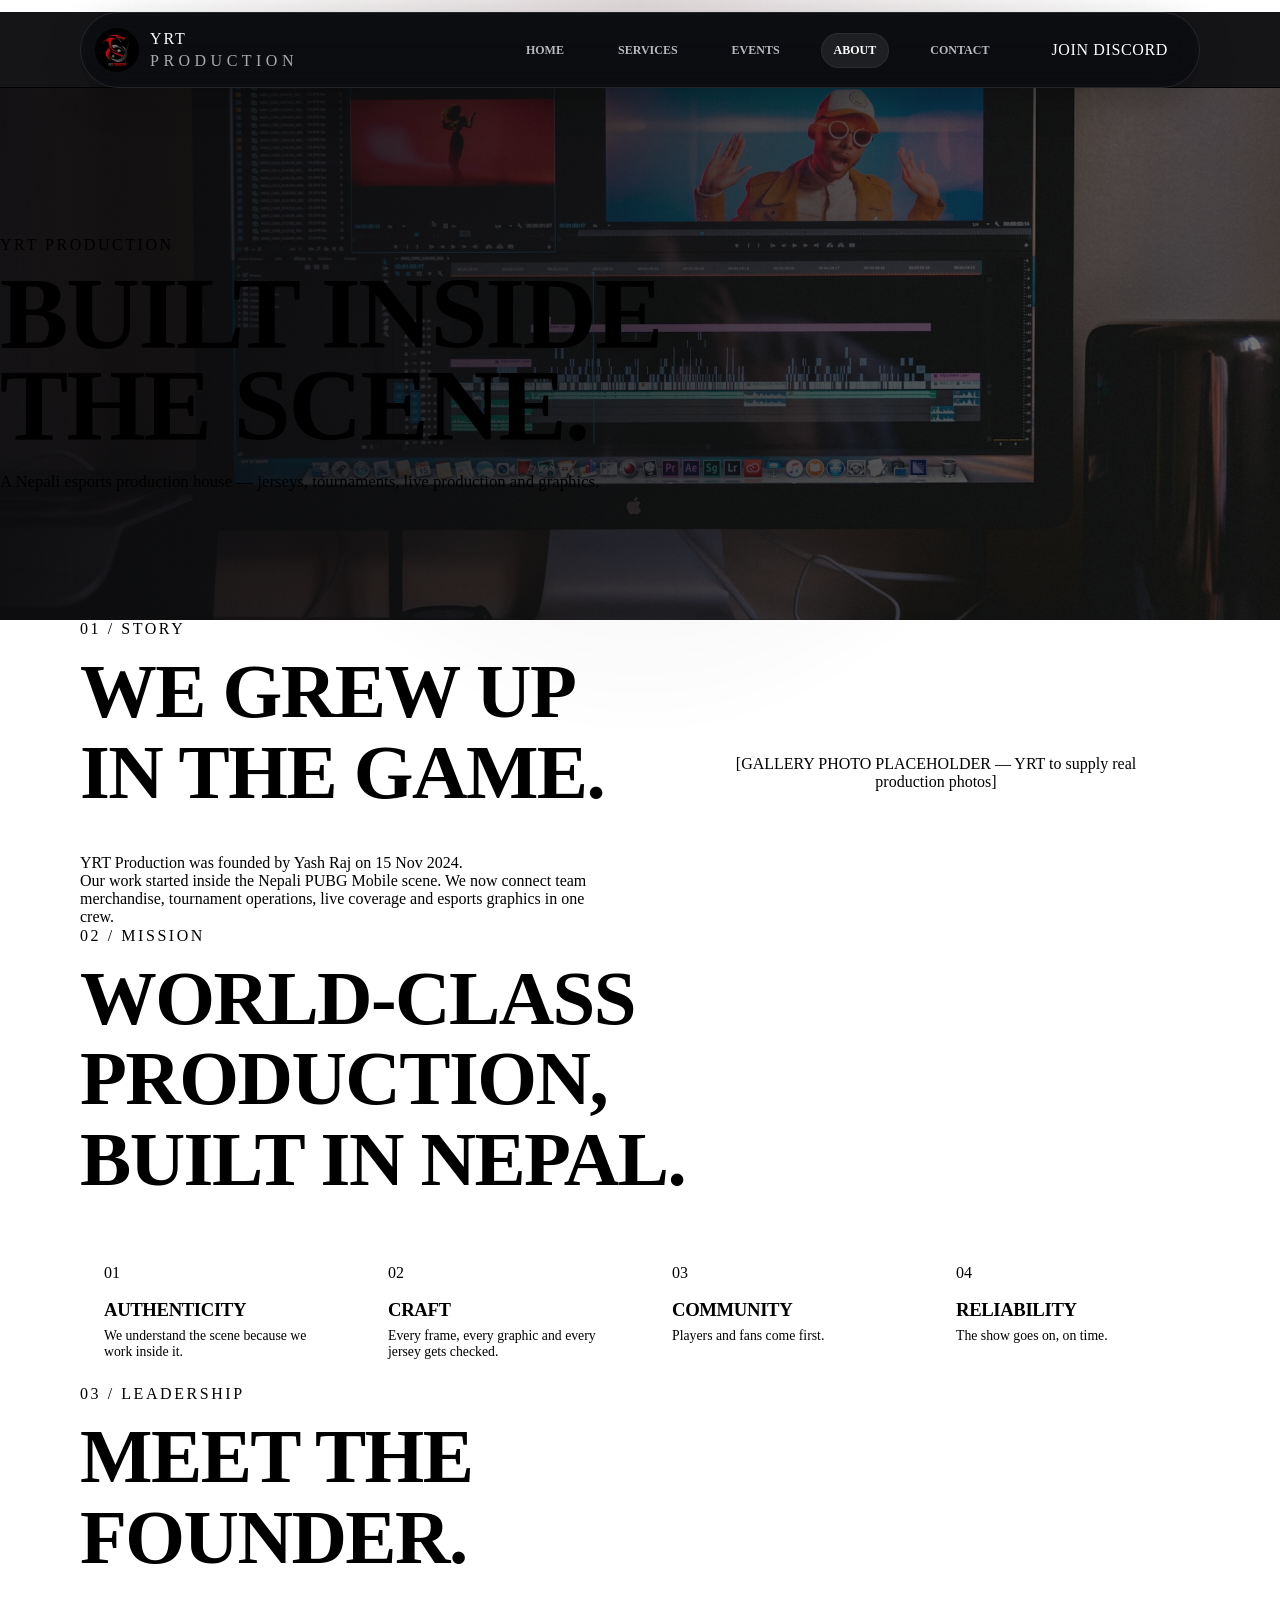
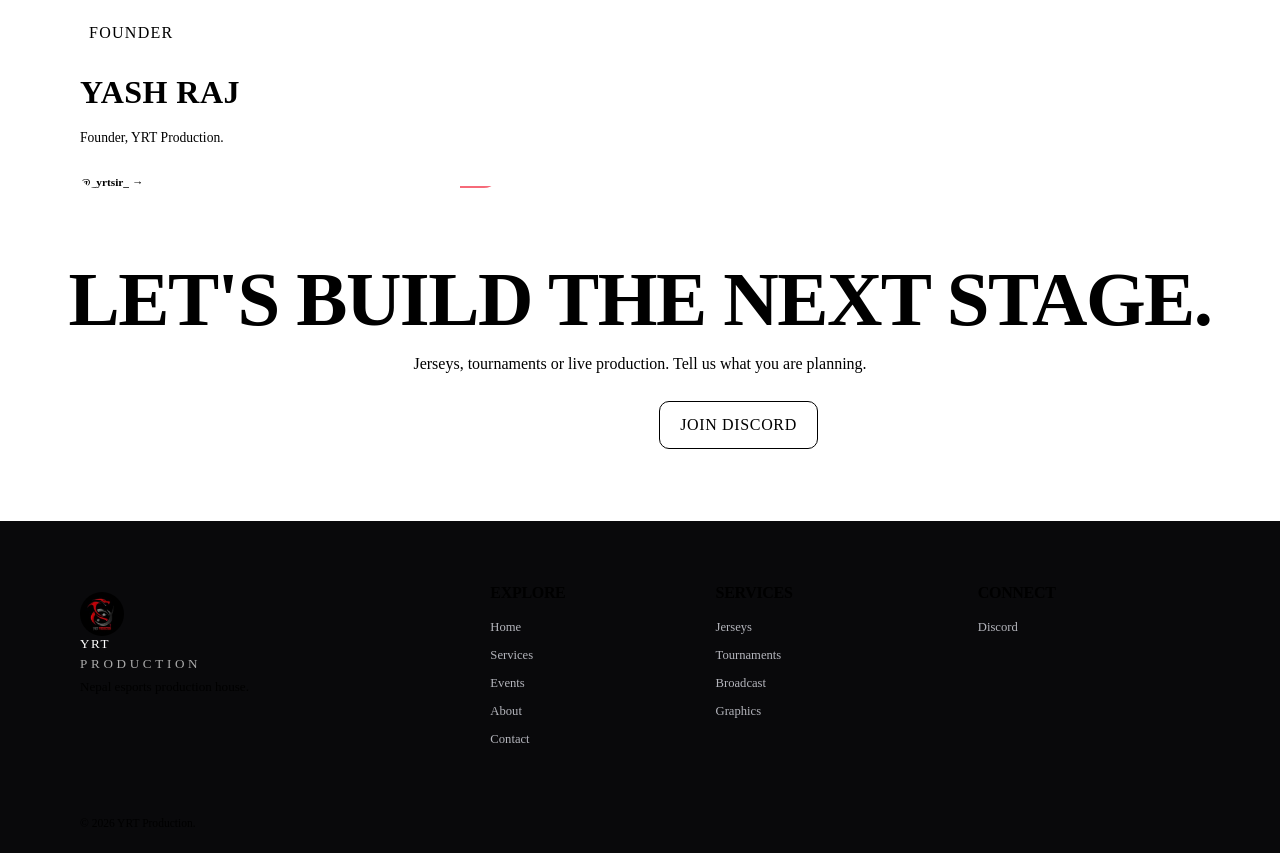
==== about.html @ 6263489f "Add Tournament Management page and accompanying styles - Created a new HTML file for the Tournament " ====
<!doctype html><html lang="en"><head><meta charset="UTF-8"><meta name="viewport" content="width=device-width,initial-scale=1"><title>About — YRT Production</title><link rel="icon" href="img/logo.jpg"><link rel="preconnect" href="https://fonts.googleapis.com"><link rel="preconnect" href="https://fonts.gstatic.com" crossorigin><link href="https://fonts.googleapis.com/css2?family=Outfit:wght@400;600;700;800&family=Plus+Jakarta+Sans:wght@400;500;600;700&family=Oswald:wght@600;700&display=swap" rel="stylesheet"><link rel="stylesheet" href="style.css"></head>
<body><header class="site-header"><div class="wrap nav"><a class="brand" href="index.html"><img src="img/logo.jpg" alt=""><span class="brand-text">YRT <b>Production</b></span></a><nav class="nav-links"><a class="nav-link" href="index.html">Home</a><a class="nav-link" href="services.html">Services</a><a class="nav-link" href="events.html">Events</a><a class="nav-link active" href="about.html">About</a><a class="nav-link" href="contact.html">Contact</a><a class="btn btn-primary" href="https://discord.gg/3MWQ8cHmy3" target="_blank" rel="noopener">Join Discord</a></nav><button class="nav-toggle" type="button" aria-label="Open menu" aria-expanded="false"><span></span><span></span><span></span></button></div><nav class="mobile-menu"><a href="index.html">Home</a><a href="services.html">Services</a><a href="events.html">Events</a><a href="about.html">About</a><a href="contact.html">Contact</a><a class="btn btn-primary" href="https://discord.gg/3MWQ8cHmy3" target="_blank" rel="noopener">Join Discord</a></nav></header>
<main><section class="page-hero compact"><div class="wrap page-hero-inner"><span class="kicker">YRT Production</span><h1>Built inside the scene.</h1><p>A Nepali esports production house — jerseys, tournaments, live production and graphics.</p></div></section>
<section class="section"><div class="wrap about-story"><div><header class="section-header"><span class="kicker">01 / Story</span><h2>We grew up in the game<span class="red">.</span></h2></header><p>YRT Production was founded by Yash Raj on 15 Nov 2024.</p><p>Our work started inside the Nepali PUBG Mobile scene. We now connect team merchandise, tournament operations, live coverage and esports graphics in one crew.</p></div><aside class="placeholder-banner">[GALLERY PHOTO PLACEHOLDER — YRT to supply real production photos]</aside></div></section>
<section class="section alt"><div class="wrap"><header class="section-header"><span class="kicker">02 / Mission</span><h2>World-class production, built in Nepal<span class="red">.</span></h2></header><div class="values-grid"><article class="value-card"><span>01</span><h3>Authenticity</h3><p>We understand the scene because we work inside it.</p></article><article class="value-card"><span>02</span><h3>Craft</h3><p>Every frame, every graphic and every jersey gets checked.</p></article><article class="value-card"><span>03</span><h3>Community</h3><p>Players and fans come first.</p></article><article class="value-card"><span>04</span><h3>Reliability</h3><p>The show goes on, on time.</p></article></div></div></section>
<section class="section"><div class="wrap"><header class="section-header"><span class="kicker">03 / Leadership</span><h2>Meet the founder<span class="red">.</span></h2></header><article class="card" style="max-width:420px"><span class="tag">Founder</span><h3 style="margin:16px 0 8px;font-size:2rem">Yash Raj</h3><p style="color:var(--neutral-300)">Founder, YRT Production.</p><a class="text-link" style="margin-top:18px" href="https://www.instagram.com/_yrtsir_/" target="_blank" rel="noopener">@_yrtsir_ →</a></article></div></section>
<section class="cta-band"><h2>Let's build the next stage<span class="red">.</span></h2><p>Jerseys, tournaments or live production. Tell us what you are planning.</p><div class="hero-actions" style="justify-content:center"><a class="btn btn-primary" href="contact.html">Start a project</a><a class="btn btn-ghost" href="https://discord.gg/3MWQ8cHmy3" target="_blank" rel="noopener">Join Discord</a></div></section></main>
<footer class="site-footer"><div class="wrap"><div class="footer-grid"><div><a class="brand" href="index.html"><img src="img/logo.jpg" alt=""><span class="brand-text">YRT <b>Production</b></span></a><p>Nepal esports production house.</p></div><div><h3>Explore</h3><a href="index.html">Home</a><a href="services.html">Services</a><a href="events.html">Events</a><a href="about.html">About</a><a href="contact.html">Contact</a></div><div><h3>Services</h3><a href="services/jersey-production.html">Jerseys</a><a href="services/tournament-management.html">Tournaments</a><a href="services/production-broadcast.html">Broadcast</a><a href="services/graphic-design.html">Graphics</a></div><div><h3>Connect</h3><a href="https://discord.gg/3MWQ8cHmy3" target="_blank" rel="noopener">Discord</a></div></div><div class="footer-bottom">© <span data-year></span> YRT Production.</div></div></footer><div class="action-bar"><a class="btn btn-primary" href="https://discord.gg/3MWQ8cHmy3" target="_blank" rel="noopener">Join Discord</a><a class="btn btn-ghost" href="contact.html">Start a project</a></div><script src="script.js"></script></body></html>
---- style.css ----
<<<<<<< HEAD
:root {
  color-scheme: dark;
  --bg: #08090c;
  --panel: #101115;
  --panel-2: #15161b;
  --line: rgba(255, 255, 255, .1);
  --muted: #a4a5ad;
  --white: #f5f5f6;
  --red: #f11d32;
  --red-bright: #ff3344;
  --font-display: "Barlow Condensed", Impact, sans-serif;
  --font-body: "DM Sans", system-ui, sans-serif;
}

* {
  box-sizing: border-box;
  margin: 0;
  padding: 0;
}

html {
  scroll-behavior: smooth;
  scroll-padding-top: 84px;
}

body {
  min-width: 320px;
  background: var(--bg);
  color: var(--white);
  font: 16px/1.65 var(--font-body);
  overflow-x: hidden;
}

body::before {
  position: fixed;
  z-index: -1;
  inset: 0;
  content: "";
  pointer-events: none;
  background: radial-gradient(ellipse at 50% 0, rgba(62, 18, 25, .16), transparent 58%);
}

@media (prefers-reduced-motion: reduce) {
  html {
    scroll-behavior: auto;
  }

  *,
  *::before,
  *::after {
    animation-duration: .01ms !important;
    transition-duration: .01ms !important;
  }
}

img {
  display: block;
  max-width: 100%;
}

a {
  color: inherit;
}

a:focus-visible,
button:focus-visible,
summary:focus-visible {
  outline: 2px solid var(--red-bright);
  outline-offset: 4px;
}

h1,
h2,
h3 {
  font-family: var(--font-display);
  font-weight: 800;
  line-height: .98;
  text-transform: uppercase;
}

.wrap {
  width: min(1200px, calc(100% - 48px));
  margin-inline: auto;
}

.red {
  color: var(--red);
}

.btn {
  min-height: 48px;
  display: inline-flex;
  align-items: center;
  justify-content: center;
  gap: 12px;
  padding: 12px 20px;
  border: 1px solid transparent;
  border-radius: 5px;
  font-size: .82rem;
  font-weight: 700;
  letter-spacing: .03em;
  text-decoration: none;
  text-transform: uppercase;
  transition: background .2s ease, border-color .2s ease, transform .2s ease;
}

.btn:hover {
  transform: translateY(-2px);
}

.btn-main {
  color: #fff;
  background: var(--red);
  box-shadow: 0 8px 26px rgba(241, 29, 50, .2);
}

.btn-main:hover {
  background: #d60e24;
}

.btn-ghost {
  color: var(--white);
  border-color: rgba(255, 255, 255, .3);
  background: rgba(0, 0, 0, .24);
}

.btn-ghost:hover {
  border-color: var(--red);
}

/* Navigation */
header {
  position: sticky;
  top: 0;
  z-index: 20;
  border-bottom: 1px solid rgba(255, 255, 255, .08);
  background: rgba(8, 9, 12, .88);
  backdrop-filter: blur(18px);
}

.nav {
  min-height: 76px;
  display: flex;
  align-items: center;
  gap: 24px;
}

.brand {
  display: inline-flex;
  align-items: center;
  gap: 10px;
  text-decoration: none;
}

.brand img {
  width: 43px;
  height: 43px;
  object-fit: cover;
  border: 1px solid rgba(255, 255, 255, .2);
  border-radius: 50%;
}

.brand span {
  color: #fff;
  font: 800 1.1rem/1 var(--font-display);
  letter-spacing: .12em;
  text-transform: uppercase;
}

.brand span b {
  display: block;
  margin-top: 4px;
  color: #aaa;
  font: 600 .48rem/1 var(--font-body);
  letter-spacing: .28em;
}

.nav-links {
  display: flex;
  align-items: center;
  gap: clamp(16px, 2.7vw, 34px);
  margin-left: auto;
}

.nav-links>a:not(.btn) {
  position: relative;
  color: #d1d1d5;
  font-size: .77rem;
  font-weight: 600;
  text-decoration: none;
  transition: color .2s ease;
}

.nav-links>a:not(.btn)::after {
  position: absolute;
  right: 0;
  bottom: -9px;
  left: 0;
  height: 2px;
  content: "";
  transform: scaleX(0);
  transform-origin: left;
  background: var(--red);
  transition: transform .2s ease;
}

.nav-links>a:not(.btn):hover,
.nav-links>a.active {
  color: #fff;
}

.nav-links>a:not(.btn):hover::after,
.nav-links>a.active::after {
  transform: scaleX(1);
}

.nav-cta {
  min-height: 40px;
  padding: 9px 15px;
  font-size: .72rem;
}

.nav-toggle {
  display: none;
}

.mobile-menu {
  display: none;
}

/* Hero */
.hero {
  position: relative;
  min-height: 690px;
  display: flex;
  align-items: center;
  overflow: hidden;
  border-bottom: 1px solid var(--line);
  background-color: #08090c;
  background-image:
    linear-gradient(90deg, rgba(5, 6, 8, .97) 0%, rgba(5, 6, 8, .88) 34%, rgba(5, 6, 8, .38) 66%, rgba(5, 6, 8, .25) 100%),
    linear-gradient(0deg, #08090c 0%, transparent 28%, rgba(8, 9, 12, .12) 76%, #08090c 100%),
    url("img/production-hero.jpg");
  background-position: center, center, center 43%;
  background-size: cover;
}

.hero::before {
  position: absolute;
  inset: 0;
  content: "";
  pointer-events: none;
  opacity: .14;
  background-image: linear-gradient(rgba(255, 255, 255, .09) 1px, transparent 1px), linear-gradient(90deg, rgba(255, 255, 255, .09) 1px, transparent 1px);
  background-size: 90px 90px;
  mask-image: linear-gradient(90deg, #000, transparent 80%);
}

.hero::after {
  position: absolute;
  top: -20%;
  right: -14%;
  width: 48vw;
  height: 120%;
  content: "";
  transform: skewX(-20deg);
  border-left: 1px solid rgba(241, 29, 50, .28);
  background: linear-gradient(90deg, rgba(241, 29, 50, .09), transparent 45%);
  pointer-events: none;
}

.hero>.wrap {
  position: relative;
  z-index: 1;
  padding-top: 52px;
  padding-bottom: 42px;
}

.hero-copy {
  position: relative;
  z-index: 2;
  width: 54%;
  max-width: 650px;
}

.hero .badge {
  display: inline-flex;
  align-items: center;
  gap: 10px;
  margin-bottom: 25px;
  color: #e3e3e6;
  font-size: .68rem;
  font-weight: 700;
  letter-spacing: .17em;
  text-transform: uppercase;
}

.badge i {
  color: var(--red);
  font-style: normal;
}

.live-dot,
.frame-readout i {
  width: 7px;
  height: 7px;
  border-radius: 50%;
  background: var(--red);
  box-shadow: 0 0 13px var(--red);
}

.hero h1 {
  max-width: 690px;
  margin-bottom: 22px;
  font-size: clamp(4rem, 8.2vw, 7.5rem);
  letter-spacing: -.025em;
  line-height: .78;
}

.hero h1 .red {
  display: inline-block;
  font-style: italic;
}

.hero p.lead {
  max-width: 510px;
  margin-bottom: 28px;
  color: #c1c1c8;
  font-size: 1rem;
}

.hero-ctas {
  display: flex;
  flex-wrap: wrap;
  align-items: center;
  gap: 12px;
  margin-bottom: 0;
}

.btn-play {
  color: #f1f1f3;
  font-size: .77rem;
  line-height: 1;
  text-decoration: none;
}

.hero .btn-play {
  align-items: center;
  justify-content: center;
}

.play-label {
  display: inline-block;
  line-height: 1;
  transform: translateY(1px);
}

.play-icon {
  width: 35px;
  height: 35px;
  flex: 0 0 auto;
  display: grid;
  place-items: center;
  border: 1px solid rgba(255, 255, 255, .55);
  border-radius: 50%;
}

.play-icon svg {
  width: 17px;
  height: 17px;
  display: block;
  fill: currentColor;
}

.hero-frame {
  position: absolute;
  top: 18%;
  right: 5%;
  width: min(45%, 465px);
  height: 50%;
  border: 1px solid rgba(255, 255, 255, .22);
  pointer-events: none;
}

.frame-corner {
  position: absolute;
  width: 20px;
  height: 20px;
  border-color: var(--red-bright);
  border-style: solid;
}

.frame-top-left {
  top: -1px;
  left: -1px;
  border-width: 2px 0 0 2px;
}

.frame-top-right {
  top: -1px;
  right: -1px;
  border-width: 2px 2px 0 0;
}

.frame-bottom-left {
  bottom: -1px;
  left: -1px;
  border-width: 0 0 2px 2px;
}

.frame-bottom-right {
  right: -1px;
  bottom: -1px;
  border-width: 0 2px 2px 0;
}

.frame-label,
.frame-readout {
  position: absolute;
  top: 14px;
  color: #eee;
  font-size: .53rem;
  font-weight: 700;
  letter-spacing: .16em;
}

.frame-label {
  left: 15px;
}

.frame-readout {
  right: 15px;
  display: inline-flex;
  align-items: center;
  gap: 7px;
  color: #ffb6bd;
}

.frame-readout i {
  width: 5px;
  height: 5px;
}

.frame-readout b {
  color: #ddd;
  font-weight: 500;
}

.frame-crosshair {
  position: absolute;
  top: 50%;
  left: 50%;
  color: rgba(255, 255, 255, .65);
  font-size: 1.3rem;
  transform: translate(-50%, -50%);
}

.scroll-hint {
  position: absolute;
  right: 0;
  bottom: 56px;
  display: flex;
  align-items: center;
  gap: 12px;
  color: #c9c9ce;
  font-size: .65rem;
  letter-spacing: .1em;
  text-decoration: none;
  text-transform: uppercase;
}

.scroll-hint b {
  color: var(--red);
  font-size: 1rem;
}

.stats {
  display: grid;
  grid-template-columns: repeat(4, 1fr);
  max-width: 790px;
  margin-top: 76px;
  border-top: 1px solid rgba(255, 255, 255, .22);
}

.stat {
  min-height: 77px;
  padding: 15px 20px 4px 0;
  border-right: 1px solid rgba(255, 255, 255, .15);
  background: transparent;
}

.stat+.stat {
  padding-left: 20px;
}

.stat:last-child {
  border-right: 0;
}

.stat b {
  display: block;
  color: #fff;
  font: 700 1.75rem/.95 var(--font-display);
}

.stat b span {
  display: inline;
  color: var(--red);
}

.stat b span {
  color: var(--red);
}

.stat span {
  display: block;
  max-width: 170px;
  margin-top: 7px;
  color: #a5a6ad;
  font-size: .65rem;
  line-height: 1.4;
}

/* Section system */
section {
  position: relative;
  padding: 96px 0;
}

.sec-head {
  position: relative;
  max-width: 670px;
  margin-bottom: 34px;
}

.sec-head .kicker {
  display: block;
  margin-bottom: 14px;
  color: var(--red-bright);
  font-size: .65rem;
  font-weight: 700;
  letter-spacing: .2em;
  text-transform: uppercase;
}

.sec-head h2 {
  margin-bottom: 14px;
  font-size: clamp(2.7rem, 6vw, 4.3rem);
  letter-spacing: -.015em;
}

.sec-head p {
  max-width: 600px;
  color: var(--muted);
  font-size: .91rem;
}

.sec-head::after {
  position: absolute;
  top: 12px;
  right: 0;
  width: 52px;
  height: 2px;
  content: "";
  background: var(--red);
}

.grid {
  display: grid;
  gap: 15px;
}

.grid-2 {
  grid-template-columns: repeat(2, minmax(0, 1fr));
}

.grid-3 {
  grid-template-columns: repeat(3, minmax(0, 1fr));
}

.grid-4 {
  grid-template-columns: repeat(4, minmax(0, 1fr));
}

.card {
  position: relative;
  display: flex;
  flex-direction: column;
  gap: 12px;
  min-width: 0;
  padding: 24px;
  overflow: hidden;
  border: 1px solid var(--line);
  border-radius: 8px;
  background: linear-gradient(145deg, rgba(23, 24, 29, .92), rgba(13, 14, 17, .96));
  transition: border-color .24s ease, transform .24s ease, background .24s ease;
}

.card:hover {
  transform: translateY(-5px);
  border-color: rgba(241, 29, 50, .58);
  background: #15161b;
}

.card::after {
  position: absolute;
  right: 0;
  bottom: 0;
  width: 40px;
  height: 2px;
  content: "";
  background: var(--red);
  opacity: .65;
}

.card .icon {
  width: 48px;
  height: 48px;
  display: grid;
  place-items: center;
  border: 1px solid rgba(241, 29, 50, .35);
  border-radius: 6px;
  background: rgba(241, 29, 50, .1);
  color: var(--red-bright);
}

.card .icon svg {
  width: 23px;
  height: 23px;
}

.card h3 {
  font-size: 1.45rem;
  letter-spacing: .015em;
}

.card p {
  color: var(--muted);
  font-size: .85rem;
}

.card ul {
  margin: 2px 0 6px;
  list-style: none;
}

.card ul li {
  position: relative;
  padding: 5px 0 5px 19px;
  color: #d5d5da;
  font-size: .79rem;
}

.card ul li::before {
  position: absolute;
  left: 0;
  color: var(--red);
  content: "↗";
  font-weight: 700;
}

.card .card-cta {
  margin-top: auto;
  padding-top: 7px;
}

.card .card-cta a {
  color: #fff;
  font-size: .78rem;
  font-weight: 700;
  text-decoration: none;
}

.card .card-cta a:hover {
  color: var(--red-bright);
}

.alt {
  border-block: 1px solid var(--line);
  background: linear-gradient(120deg, #101115, #0c0d10 60%, #111014);
}

.steps {
  display: grid;
  grid-template-columns: repeat(3, 1fr);
  gap: 15px;
  counter-reset: step;
}

.step {
  min-height: 190px;
  padding: 25px;
  border: 1px solid var(--line);
  border-radius: 8px;
  background: rgba(8, 9, 12, .62);
}

.step .num {
  width: 39px;
  height: 39px;
  display: grid;
  place-items: center;
  margin-bottom: 19px;
  border: 1px solid rgba(241, 29, 50, .5);
  border-radius: 50%;
  color: var(--red-bright);
  font: 700 1rem var(--font-display);
}

.step .num::before {
  counter-increment: step;
  content: "0" counter(step);
}

.step h3 {
  margin-bottom: 9px;
  font-size: 1.35rem;
}

.step p {
  color: var(--muted);
  font-size: .83rem;
}

.checklist {
  list-style: none;
}

.checklist li {
  padding: 9px 0 9px 23px;
  border-bottom: 1px solid var(--line);
  color: #d6d6db;
  font-size: .84rem;
}

.checklist li:last-child {
  border-bottom: 0;
}

.checklist li::before {
  position: absolute;
  margin-left: -22px;
  color: var(--red);
  content: "✦";
}

.note {
  margin-top: 18px;
  color: #92939c;
  font-size: .8rem;
}

/* Portfolio/event cards */
.event {
  padding-top: 185px;
}

.event::before {
  position: absolute;
  inset: 0 0 auto;
  height: 160px;
  content: "";
  background-position: center;
  background-size: cover;
  opacity: .84;
  mask-image: linear-gradient(#000 0%, #000 62%, transparent 100%);
  transition: transform .45s ease, opacity .3s ease;
}

.event:hover::before {
  transform: scale(1.05);
  opacity: 1;
}

.event:nth-child(1)::before {
  background-image: linear-gradient(90deg, rgba(5, 6, 9, .12), rgba(5, 6, 9, .15)), url("img/event-ghost.jpg");
}

.event:nth-child(2)::before {
  background-image: linear-gradient(90deg, rgba(5, 6, 9, .12), rgba(5, 6, 9, .15)), url("img/event-finals.jpg");
}

.event:nth-child(3)::before {
  background-image: linear-gradient(90deg, rgba(5, 6, 9, .12), rgba(5, 6, 9, .15)), url("img/event-league.jpg");
}

.event:nth-child(4)::before {
  background-image: linear-gradient(90deg, rgba(5, 6, 9, .12), rgba(5, 6, 9, .15)), url("img/event-lan.jpg");
}

.event:nth-child(5)::before {
  background-image: linear-gradient(90deg, rgba(5, 6, 9, .12), rgba(5, 6, 9, .15)), url("img/event-badda.jpg");
}

.event:nth-child(6)::before {
  background-image: linear-gradient(90deg, rgba(5, 6, 9, .12), rgba(5, 6, 9, .15)), url("img/event-tdm.jpg");
}

.event .tag {
  position: absolute;
  z-index: 1;
  top: 15px;
  left: 15px;
  padding: 5px 9px;
  border: 1px solid rgba(255, 255, 255, .25);
  border-radius: 3px;
  background: rgba(8, 9, 12, .72);
  color: #fff;
  font-size: .58rem;
  font-weight: 700;
  letter-spacing: .12em;
  text-transform: uppercase;
  backdrop-filter: blur(8px);
}

.event .facts {
  color: #a1a2a9;
  font-size: .77rem;
}

.event .facts b {
  color: #f3f3f4;
}

.alt .card {
  background: rgba(8, 9, 12, .55);
}

/* Project kickoff */
.contact-layout {
  display: grid;
  grid-template-columns: 1.1fr .9fr;
  gap: 16px;
  align-items: stretch;
}

.contact-card {
  position: relative;
  min-height: 100%;
  display: flex;
  flex-direction: column;
  align-items: flex-start;
  justify-content: center;
  padding: clamp(36px, 7vw, 76px) 25px;
  overflow: hidden;
  border: 1px solid rgba(241, 29, 50, .38);
  border-radius: 8px;
  background:
    linear-gradient(90deg, rgba(9, 10, 13, .97), rgba(9, 10, 13, .76)),
    url("img/production-hero.jpg") center 48% / cover;
  text-align: left;
}

.contact-card::before {
  position: absolute;
  top: 0;
  left: 25px;
  width: 120px;
  height: 2px;
  content: "";
  background: var(--red);
}

.contact-card .kicker {
  margin-bottom: 15px;
  color: var(--red-bright);
  font-size: .65rem;
  font-weight: 700;
  letter-spacing: .2em;
  text-transform: uppercase;
}

.contact-card h2 {
  margin-bottom: 14px;
  font-size: clamp(2.7rem, 6vw, 4.5rem);
}

.contact-card p {
  max-width: 560px;
  margin: 0 0 24px;
  color: #c1c1c8;
}

.contact-card .hero-ctas {
  justify-content: flex-start;
}

.contact-card .note {
  margin-top: 24px;
  margin-bottom: 0;
  font-size: .76rem;
}

.contact-card .note a {
  color: #fff;
}

.brief-card {
  padding: clamp(26px, 4vw, 42px);
  border: 1px solid var(--line);
  border-radius: 8px;
  background: linear-gradient(145deg, #15161b, #0d0e11);
}

.brief-tag {
  display: inline-block;
  margin-bottom: 15px;
  color: var(--red-bright);
  font-size: .62rem;
  font-weight: 700;
  letter-spacing: .16em;
  text-transform: uppercase;
}

.brief-card h3 {
  margin-bottom: 22px;
  font-size: clamp(1.7rem, 3vw, 2.3rem);
}

.brief-list {
  display: grid;
  gap: 16px;
  list-style: none;
}

.brief-list li {
  display: grid;
  grid-template-columns: 35px 1fr;
  gap: 12px;
  align-items: start;
  padding-top: 15px;
  border-top: 1px solid var(--line);
}

.brief-list li>span {
  color: var(--red-bright);
  font: 700 .9rem var(--font-display);
}

.brief-list b {
  color: #f5f5f6;
  font-size: .82rem;
}

.brief-list p {
  margin-top: 3px;
  color: var(--muted);
  font-size: .75rem;
}

/* Footer and mobile action */
footer {
  padding: 48px 0 25px;
  border-top: 1px solid var(--line);
  background: #07080a;
}

.foot {
  display: grid;
  grid-template-columns: 2fr 1fr 1.5fr;
  gap: 36px;
}

footer .brand {
  margin-bottom: 12px;
}

footer h3 {
  margin-bottom: 12px;
  font-size: 1.15rem;
}

footer a:not(.brand) {
  display: block;
  padding: 3px 0;
  color: #b4b5bc;
  font-size: .79rem;
  text-decoration: none;
}

footer a:not(.brand):hover {
  color: var(--red-bright);
}

footer p {
  max-width: 380px;
  color: #8f9098;
  font-size: .8rem;
}

.credit {
  max-width: none;
  margin-top: 30px;
  padding-top: 18px;
  border-top: 1px solid var(--line);
  font-size: .7rem;
}

.action-bar {
  display: none;
}

@media (max-width: 900px) {
  .wrap {
    width: min(100% - 36px, 720px);
  }

  .nav {
    min-height: 68px;
  }

  .nav-links {
    gap: 16px;
  }

  .nav-links>a:not(.btn) {
    font-size: .7rem;
  }

  .hero {
    min-height: 650px;
    background-position: center, center, 60% center;
  }

  .hero-copy {
    width: 48%;
  }

  .hero-frame {
    right: 2%;
    width: 42%;
  }

  .hero h1 {
    font-size: clamp(3.8rem, 8vw, 5.3rem);
  }

  .grid-4 {
    grid-template-columns: repeat(2, minmax(0, 1fr));
  }

  .grid-3 {
    grid-template-columns: repeat(2, minmax(0, 1fr));
  }

  section {
    padding: 78px 0;
  }
}

@media (max-width: 680px) {
  body {
    padding-bottom: calc(72px + env(safe-area-inset-bottom));
  }

  .wrap {
    width: calc(100% - 36px);
  }

  .nav {
    min-height: 64px;
  }

  .brand img {
    width: 39px;
    height: 39px;
  }

  .nav-links {
    display: none;
  }

  .nav-toggle {
    width: 44px;
    height: 44px;
    display: flex;
    flex-direction: column;
    align-items: center;
    justify-content: center;
    gap: 6px;
    margin-left: auto;
    border: 1px solid var(--line);
    border-radius: 5px;
    background: #111216;
    cursor: pointer;
  }

  .nav-toggle span {
    width: 17px;
    height: 1px;
    background: #fff;
    transition: transform .2s ease;
  }

  .nav-toggle[aria-expanded="true"] span:first-child {
    transform: translateY(3.5px) rotate(45deg);
  }

  .nav-toggle[aria-expanded="true"] span:last-child {
    transform: translateY(-3.5px) rotate(-45deg);
  }

  .mobile-menu {
    width: 100%;
    padding: 3px 18px 14px;
    border-top: 1px solid var(--line);
    background: rgba(8, 9, 12, .97);
  }

  .mobile-menu.open {
    display: block;
  }

  .mobile-menu a {
    display: block;
    padding: 12px 0;
    border-bottom: 1px solid rgba(255, 255, 255, .07);
    color: #e5e5e8;
    font-size: .83rem;
    font-weight: 600;
    text-decoration: none;
  }

  .mobile-menu a:last-child {
    border-bottom: 0;
  }

  .hero {
    min-height: 740px;
    align-items: flex-start;
    background-image: linear-gradient(90deg, rgba(5, 6, 8, .93), rgba(5, 6, 8, .55)), linear-gradient(0deg, #08090c 0%, transparent 40%, rgba(8, 9, 12, .2) 85%, #08090c 100%), url("img/production-hero.jpg");
    background-position: center, center, 61% center;
  }

  .hero::after {
    right: -38%;
    width: 75vw;
  }

  .hero>.wrap {
    padding-top: 65px;
    padding-bottom: 26px;
  }

  .hero-copy {
    width: 100%;
    max-width: 500px;
  }

  .hero .badge {
    max-width: 100%;
    margin-bottom: 21px;
    font-size: .56rem;
    letter-spacing: .12em;
  }

  .hero h1 {
    font-size: clamp(4rem, 18vw, 6.7rem);
  }

  .hero p.lead {
    max-width: 440px;
    font-size: .9rem;
  }

  .hero-frame {
    top: 26%;
    right: -16px;
    width: 53%;
    height: 29%;
    opacity: .45;
  }

  .frame-label,
  .frame-readout {
    font-size: .43rem;
  }

  .scroll-hint {
    display: none;
  }

  .stats {
    grid-template-columns: repeat(2, 1fr);
    margin-top: 64px;
  }

  .stat {
    min-height: 79px;
    padding: 13px 10px 7px 0;
    border-bottom: 1px solid rgba(255, 255, 255, .13);
  }

  .stat+.stat {
    padding-left: 13px;
  }

  .stat:nth-child(2) {
    border-right: 0;
  }

  .stat:nth-child(3) {
    border-bottom: 0;
  }

  .stat:nth-child(4) {
    border-right: 0;
    border-bottom: 0;
  }

  .stat b {
    font-size: 1.55rem;
  }

  .stat span {
    font-size: .61rem;
  }

  section {
    padding: 68px 0;
  }

  .sec-head {
    margin-bottom: 25px;
  }

  .sec-head h2 {
    font-size: clamp(2.5rem, 12vw, 3.4rem);
  }

  .sec-head p {
    font-size: .83rem;
  }

  .sec-head::after {
    display: none;
  }

  .grid-2,
  .grid-3,
  .grid-4,
  .steps {
    grid-template-columns: 1fr;
  }

  .card {
    padding: 21px;
  }

  .event {
    padding-top: 190px;
  }

  .event::before {
    height: 170px;
  }

  .step {
    min-height: auto;
  }

  .foot {
    grid-template-columns: 1fr 1fr;
    gap: 25px 20px;
  }

  .foot>div:first-child {
    grid-column: 1 / -1;
  }

  .contact-layout {
    grid-template-columns: 1fr;
  }

  .contact-card {
    padding: 45px 20px;
  }

  .contact-card .hero-ctas {
    flex-direction: column;
    align-items: stretch;
  }

  .action-bar {
    position: fixed;
    z-index: 30;
    right: 0;
    bottom: 0;
    left: 0;
    display: flex;
    gap: 9px;
    padding: 10px 14px calc(10px + env(safe-area-inset-bottom));
    border-top: 1px solid var(--line);
    background: rgba(8, 9, 12, .94);
    backdrop-filter: blur(16px);
  }

  .action-bar a {
    min-height: 44px;
    flex: 1;
    padding: 9px 8px;
    font-size: .66rem;
  }
}

@media (max-width: 380px) {
  .hero .badge {
    letter-spacing: .08em;
  }

  .hero h1 {
    font-size: 3.8rem;
  }

  .hero-ctas {
    align-items: center;
  }

  .hero-ctas .btn {
    padding-inline: 14px;
    font-size: .72rem;
  }

  .foot {
    grid-template-columns: 1fr;
  }

  .foot>div:first-child {
    grid-column: auto;
  }
}

/* Refined landing-page layout */
:root {
  --bg: #08090b;
  --panel: #111216;
  --panel-2: #17181d;
  --line: rgba(255, 255, 255, .09);
  --muted: #a7a8b0;
  --red: #f21b32;
  --red-bright: #ff3448;
}

html {
  scroll-padding-top: 76px;
}

body {
  background:
    radial-gradient(ellipse at 50% 20%, rgba(35, 18, 24, .24), transparent 55%),
    var(--bg);
}

.wrap {
  width: min(1200px, calc(100% - 64px));
}

header {
  border-bottom-color: rgba(255, 255, 255, .07);
  background: rgba(7, 8, 10, .91);
}

.nav {
  min-height: 68px;
}

.brand {
  gap: 9px;
}

.brand img {
  width: 40px;
  height: 40px;
  border-color: rgba(255, 255, 255, .14);
}

.nav-links {
  gap: clamp(14px, 2.2vw, 29px);
}

.nav-links>a:not(.btn) {
  color: #d3d3d8;
  font-size: .73rem;
}

.nav-cta {
  min-height: 38px;
  padding: 8px 14px;
  border-radius: 4px;
}

.hero {
  min-height: 530px;
  border-bottom: 0;
  background-image:
    linear-gradient(90deg, rgba(5, 6, 8, .97) 0%, rgba(5, 6, 8, .85) 33%, rgba(5, 6, 8, .3) 68%, rgba(5, 6, 8, .12) 100%),
    linear-gradient(0deg, #08090b 0%, transparent 24%, rgba(8, 9, 12, .12) 78%, #08090b 100%),
    url("img/production-hero.jpg");
  background-position: center, center, center 43%;
}

.hero::before {
  opacity: .09;
  background-size: 110px 110px;
}

.hero::after {
  right: -17%;
  width: 45vw;
  opacity: .65;
}

.hero>.wrap {
  padding-top: 56px;
  padding-bottom: 58px;
}

.hero-copy {
  width: 56%;
  max-width: 620px;
}

.hero .badge {
  margin-bottom: 22px;
  font-size: .62rem;
  letter-spacing: .14em;
}

.hero h1 {
  margin-bottom: 20px;
  font-size: clamp(4.3rem, 8.5vw, 7rem);
  line-height: .8;
  letter-spacing: -.035em;
}

.hero p.lead {
  max-width: 460px;
  margin-bottom: 25px;
  color: #d0d0d5;
  font-size: .94rem;
  line-height: 1.65;
}

.hero-frame {
  display: none;
}

.hero-ctas {
  gap: 11px;
}

.btn {
  min-height: 44px;
  border-radius: 4px;
}

.btn-main {
  box-shadow: 0 7px 22px rgba(241, 29, 50, .17);
}

.btn-play {
  gap: 10px;
  font-size: .72rem;
}

.play-icon {
  width: 34px;
  height: 34px;
}

.scroll-hint {
  right: auto;
  bottom: 20px;
  left: 0;
  color: #aeb0b6;
  font-size: .58rem;
}

.scroll-hint b {
  font-size: .9rem;
}

section {
  padding: 64px 0;
}

.sec-head {
  display: grid;
  grid-template-columns: minmax(0, 1fr) minmax(240px, .7fr);
  column-gap: 36px;
  align-items: end;
  max-width: none;
  margin-bottom: 24px;
}

.sec-head .kicker {
  grid-column: 1 / -1;
  margin-bottom: 8px;
  font-size: .6rem;
  letter-spacing: .16em;
}

.sec-head h2 {
  margin: 0;
  font-size: clamp(2.4rem, 4vw, 3.5rem);
  letter-spacing: -.01em;
}

.sec-head p {
  justify-self: end;
  max-width: 420px;
  color: #a6a7ae;
  font-size: .78rem;
  line-height: 1.6;
}

.sec-head::after {
  display: none;
}

.grid {
  gap: 12px;
}

.service-grid {
  grid-template-columns: repeat(6, minmax(0, 1fr));
}

.service-grid .card {
  min-height: 138px;
  gap: 7px;
  padding: 14px 13px 40px;
  border-radius: 5px;
  background: linear-gradient(145deg, rgba(21, 22, 27, .96), rgba(13, 14, 17, .98));
}

.service-grid .card::after {
  display: none;
}

.service-grid .card .icon {
  width: 27px;
  height: 27px;
  border-color: rgba(255, 255, 255, .11);
  border: 0;
  border-radius: 0;
  background: rgba(255, 255, 255, .035);
  color: #f1f1f3;
}

.service-grid .card .icon svg {
  width: 18px;
  height: 18px;
}

.service-grid .card h3 {
  font-size: 1.1rem;
  line-height: 1;
}

.service-grid .card p {
  color: #a7a8af;
  font-size: .64rem;
  line-height: 1.35;
}

.services-all {
  grid-column: 2;
  justify-self: end;
  display: inline-flex;
  align-items: center;
  gap: 5px;
  margin-top: 7px;
  color: var(--red-bright);
  font-size: .68rem;
  font-weight: 700;
  text-decoration: none;
}

.services-all:hover {
  color: #fff;
}

.service-arrow {
  position: absolute;
  right: 12px;
  bottom: 11px;
  width: 28px;
  height: 28px;
  display: grid;
  place-items: center;
  border: 1px solid rgba(255, 255, 255, .75);
  border-radius: 50%;
  background: rgba(255, 255, 255, .1);
  color: #fff;
  font-size: 1.1rem;
  font-weight: 500;
  line-height: 1;
  text-decoration: none;
  box-shadow: 0 2px 8px rgba(0, 0, 0, .35);
  transition: background .2s ease, border-color .2s ease, transform .2s ease;
}

.service-arrow:hover {
  border-color: var(--red);
  background: var(--red);
  transform: scale(1.08);
}

@media (max-width: 900px) {
  .service-grid {
    grid-template-columns: repeat(3, minmax(0, 1fr));
  }
}

#events {
  padding-top: 54px;
  background: linear-gradient(180deg, rgba(255, 255, 255, .018), transparent 85%);
}

.work-grid {
  display: grid;
  grid-template-columns: repeat(6, minmax(0, 1fr));
  gap: 10px;
}

.work-card {
  position: relative;
  min-width: 0;
  height: 190px;
  grid-column: span 2;
  overflow: hidden;
  border: 1px solid rgba(255, 255, 255, .12);
  border-radius: 5px;
  background: #15161a;
  color: #fff;
  text-decoration: none;
  isolation: isolate;
}

.work-card::after {
  position: absolute;
  z-index: -1;
  inset: 0;
  content: "";
  background: linear-gradient(0deg, rgba(4, 5, 7, .92), transparent 75%);
}

.work-card img {
  position: absolute;
  z-index: -2;
  inset: 0;
  width: 100%;
  height: 100%;
  object-fit: cover;
  transition: transform .45s ease, filter .3s ease;
}

.work-card:hover img {
  transform: scale(1.045);
  filter: saturate(1.1);
}

.work-card .tag {
  position: absolute;
  top: 12px;
  left: 12px;
  padding: 4px 7px;
  border: 1px solid rgba(255, 255, 255, .24);
  border-radius: 3px;
  background: rgba(8, 9, 12, .68);
  color: #fff;
  font-size: .53rem;
  font-weight: 700;
  letter-spacing: .1em;
  text-transform: uppercase;
  backdrop-filter: blur(8px);
}

.work-title {
  position: absolute;
  right: 42px;
  bottom: 14px;
  left: 14px;
  font: 800 1.5rem/.92 var(--font-display);
  text-transform: uppercase;
}

.work-title b {
  display: block;
  color: #fff;
}

.work-link {
  position: absolute;
  right: 13px;
  bottom: 13px;
  width: 27px;
  height: 27px;
  display: grid;
  place-items: center;
  border: 1px solid rgba(255, 255, 255, .5);
  border-radius: 50%;
  font-size: .78rem;
  transition: background .2s ease, border-color .2s ease;
}

.work-card:hover .work-link {
  border-color: var(--red);
  background: var(--red);
}

.text-link {
  display: inline-flex;
  align-items: center;
  gap: 9px;
  margin-top: 16px;
  color: #f5f5f6;
  font-size: .71rem;
  font-weight: 700;
  text-decoration: none;
}

.text-link span {
  color: var(--red-bright);
}

.about-section {
  padding: 58px 0;
  border-block: 1px solid var(--line);
  background: linear-gradient(110deg, #101115 0%, #0b0c0f 52%, #111115 100%);
}

.about-layout {
  display: grid;
  grid-template-columns: 1.05fr 1.15fr .55fr;
  gap: 30px;
  align-items: center;
}

.about-image {
  position: relative;
  min-height: 270px;
  overflow: hidden;
  border: 1px solid rgba(255, 255, 255, .13);
  border-radius: 5px;
}

.about-image::after {
  position: absolute;
  inset: 35% 0 0;
  content: "";
  background: linear-gradient(0deg, rgba(4, 5, 7, .85), transparent);
}

.about-image img {
  position: absolute;
  inset: 0;
  width: 100%;
  height: 100%;
  object-fit: cover;
}

.image-caption {
  position: absolute;
  z-index: 1;
  bottom: 13px;
  left: 14px;
  color: #eee;
  font-size: .55rem;
  font-weight: 700;
  letter-spacing: .14em;
  text-transform: uppercase;
}

.about-copy .kicker {
  display: block;
  margin-bottom: 10px;
  color: var(--red-bright);
  font-size: .59rem;
  font-weight: 700;
  letter-spacing: .16em;
  text-transform: uppercase;
}

.about-copy h2 {
  margin-bottom: 14px;
  font-size: clamp(2.35rem, 4vw, 3.3rem);
}

.about-copy p {
  margin-bottom: 10px;
  color: #b6b7be;
  font-size: .76rem;
  line-height: 1.6;
}

.about-copy .btn {
  margin-top: 7px;
}

.about-stats {
  display: grid;
  gap: 0;
  border-left: 1px solid var(--line);
}

.about-stats>div {
  padding: 13px 0 13px 20px;
  border-bottom: 1px solid var(--line);
}

.about-stats>div:last-child {
  border-bottom: 0;
}

.about-stats b {
  display: block;
  color: #fff;
  font: 700 1.85rem/.95 var(--font-display);
}

.about-stats span {
  display: block;
  margin-top: 5px;
  color: #a7a8af;
  font-size: .63rem;
  line-height: 1.4;
}

.alt {
  border-block: 1px solid var(--line);
  background: #0c0d10;
}

.steps {
  gap: 12px;
}

.step,
.jersey-details .card,
.brief-card {
  border-radius: 5px;
}

.contact-card {
  border-radius: 5px;
}

footer {
  padding: 38px 0 22px;
}

.credit {
  margin-top: 23px;
}

@media (max-width: 900px) {
  .wrap {
    width: min(100% - 44px, 760px);
  }

  .service-grid {
    grid-template-columns: repeat(2, minmax(0, 1fr));
  }

  .about-layout {
    grid-template-columns: 1fr 1fr;
  }

  .about-stats {
    grid-column: 1 / -1;
    grid-template-columns: repeat(3, 1fr);
    border-top: 1px solid var(--line);
    border-left: 0;
  }

  .about-stats>div {
    padding: 13px 12px 0;
    border-right: 1px solid var(--line);
    border-bottom: 0;
  }

  .about-stats>div:first-child {
    padding-left: 0;
  }

  .about-stats>div:last-child {
    border-right: 0;
  }
}

@media (max-width: 820px) {
  html {
    scroll-padding-top: 66px;
  }

  .nav {
    min-height: 64px;
  }

  .nav-links {
    display: none;
  }

  .nav-toggle {
    width: 42px;
    height: 42px;
    display: flex;
    flex-direction: column;
    align-items: center;
    justify-content: center;
    gap: 6px;
    margin-left: auto;
    border: 1px solid var(--line);
    border-radius: 5px;
    background: #111216;
    cursor: pointer;
  }

  .nav-toggle span {
    width: 17px;
    height: 1px;
    background: #fff;
  }

  .nav-toggle[aria-expanded="true"] span:first-child {
    transform: translateY(3.5px) rotate(45deg);
  }

  .nav-toggle[aria-expanded="true"] span:last-child {
    transform: translateY(-3.5px) rotate(-45deg);
  }

  .mobile-menu {
    width: 100%;
    padding: 3px 22px 14px;
    border-top: 1px solid var(--line);
    background: rgba(8, 9, 12, .98);
  }

  .mobile-menu.open {
    display: block;
  }

  .mobile-menu a {
    display: block;
    padding: 12px 0;
    border-bottom: 1px solid rgba(255, 255, 255, .07);
    color: #e5e5e8;
    font-size: .83rem;
    font-weight: 600;
    text-decoration: none;
  }

  .mobile-menu a:last-child {
    border-bottom: 0;
  }
}

@media (max-width: 680px) {
  body {
    padding-bottom: calc(70px + env(safe-area-inset-bottom));
  }

  .wrap {
    width: calc(100% - 36px);
  }

  .hero {
    min-height: 610px;
    align-items: flex-start;
    background-image:
      linear-gradient(90deg, rgba(5, 6, 8, .91), rgba(5, 6, 8, .48)),
      linear-gradient(0deg, #08090b 0%, transparent 38%, rgba(8, 9, 12, .18) 82%, #08090b 100%),
      url("img/production-hero.jpg");
    background-position: center, center, 61% center;
  }

  .hero::after {
    right: -44%;
    width: 82vw;
  }

  .hero>.wrap {
    padding-top: 88px;
    padding-bottom: 55px;
  }

  .hero-copy {
    width: 100%;
    max-width: 500px;
  }

  .hero .badge {
    max-width: 100%;
    margin-bottom: 21px;
    font-size: .55rem;
    letter-spacing: .1em;
  }

  .hero h1 {
    font-size: clamp(4rem, 18vw, 6.3rem);
  }

  .hero p.lead {
    max-width: 390px;
    font-size: .86rem;
  }

  .scroll-hint {
    bottom: 18px;
  }

  section {
    padding: 52px 0;
  }

  .sec-head {
    display: block;
    margin-bottom: 20px;
  }

  .sec-head .kicker {
    margin-bottom: 8px;
  }

  .sec-head h2 {
    margin-bottom: 9px;
    font-size: clamp(2.5rem, 11vw, 3.3rem);
  }

  .sec-head p {
    max-width: 440px;
    font-size: .78rem;
  }

  .service-grid {
    gap: 9px;
  }

  .service-grid .card {
    min-height: 190px;
    padding: 16px 14px;
  }

  .service-grid .card h3 {
    font-size: 1.15rem;
  }

  .service-grid .card p {
    font-size: .7rem;
  }

  #events {
    padding-top: 44px;
  }

  .work-grid {
    grid-template-columns: repeat(2, minmax(0, 1fr));
    gap: 8px;
  }

  .work-card {
    height: clamp(150px, 43vw, 210px);
    grid-column: span 1;
  }

  .work-card:first-child {
    grid-column: 1 / -1;
    height: clamp(185px, 55vw, 290px);
  }

  .work-card .tag {
    top: 9px;
    left: 9px;
    max-width: calc(100% - 18px);
    font-size: .48rem;
  }

  .work-title {
    right: 34px;
    bottom: 11px;
    left: 10px;
    font-size: 1.18rem;
  }

  .work-link {
    right: 9px;
    bottom: 9px;
    width: 23px;
    height: 23px;
  }

  .about-layout {
    grid-template-columns: 1fr;
    gap: 21px;
  }

  .about-image {
    min-height: 220px;
  }

  .about-copy h2 {
    font-size: clamp(2.6rem, 12vw, 3.5rem);
  }

  .about-copy p {
    font-size: .8rem;
  }

  .about-stats {
    grid-column: auto;
    margin-top: 2px;
  }

  .about-stats>div {
    padding: 12px 8px 0;
  }

  .about-stats>div:first-child {
    padding-left: 0;
  }

  .about-stats b {
    font-size: 1.6rem;
  }

  .about-stats span {
    font-size: .57rem;
  }

  .grid-2,
  .grid-3,
  .grid-4,
  .steps {
    grid-template-columns: 1fr;
  }

  .service-grid {
    grid-template-columns: repeat(2, minmax(0, 1fr));
  }

  .jersey-details {
    margin-top: 20px !important;
  }

  .contact-card {
    padding: 40px 20px;
  }

  .contact-card h2 {
    font-size: clamp(2.6rem, 12vw, 3.6rem);
  }
}

@media (max-width: 380px) {
  .hero h1 {
    font-size: 3.75rem;
  }

  .work-grid {
    grid-template-columns: 1fr;
  }

  .work-card,
  .work-card:first-child {
    height: 210px;
    grid-column: auto;
  }

  .about-stats span {
    font-size: .52rem;
  }
}

@media (max-width: 680px) {
  body {
    padding-bottom: 0;
  }

  #jerseys .sec-head {
    display: block;
  }

  #jerseys .sec-head h2 {
    max-width: 100%;
    font-size: clamp(1.7rem, 8vw, 2.15rem);
    line-height: .98;
  }

  #jerseys .jersey-title-last {
    display: block;
  }

  .jersey-details .card h3 {
    font-size: clamp(1.3rem, 6vw, 1.65rem);
    line-height: .98;
  }

  .jersey-brief-title-last {
    display: block;
  }

  .jersey-details .checklist li {
    padding-top: 8px;
    padding-bottom: 8px;
    color: #e2e2e6;
    font-size: .77rem;
    line-height: 1.45;
  }

  .hero {
    min-height: 0;
    height: min(475px, calc(100svh - 64px));
    max-height: 475px;
    background-image:
      linear-gradient(90deg, rgba(5, 6, 8, .91), rgba(5, 6, 8, .56)),
      linear-gradient(0deg, #08090b 0%, transparent 36%, rgba(8, 9, 12, .08) 80%, #08090b 100%),
      url("img/production-hero.jpg");
    background-position: center, center, 56% center;
  }

  .hero>.wrap {
    height: 100%;
    display: flex;
    flex-direction: column;
    justify-content: center;
    padding-top: 32px;
    padding-bottom: 38px;
  }

  .hero-copy {
    max-width: 390px;
  }

  .hero .badge {
    margin-bottom: 17px;
    font-size: .53rem;
  }

  .hero h1 {
    margin-bottom: 14px;
    font-size: clamp(3.35rem, 15vw, 4.8rem);
    line-height: .83;
  }

  .hero p.lead {
    max-width: 350px;
    margin-bottom: 18px;
    font-size: .8rem;
    line-height: 1.55;
  }

  .hero-ctas {
    gap: 8px;
  }

  .hero .btn {
    min-height: 40px;
    padding: 9px 13px;
    font-size: .65rem;
  }

  .hero .btn-play {
    width: auto;
    height: 40px;
    min-height: 40px;
    padding: 0 8px;
    font-size: .64rem;
  }

  .hero .play-icon {
    width: 31px;
    height: 31px;
  }

  .scroll-hint {
    bottom: 13px;
    font-size: .52rem;
  }

  section {
    padding: 38px 0;
  }

  .sec-head {
    display: grid;
    grid-template-columns: minmax(0, 1fr) auto;
    column-gap: 10px;
    margin-bottom: 16px;
  }

  .sec-head .kicker {
    grid-column: 1 / -1;
    font-size: .55rem;
  }

  .sec-head h2 {
    grid-column: 1;
    font-size: clamp(2.15rem, 10vw, 2.85rem);
  }

  .sec-head p {
    grid-column: 1 / -1;
    grid-row: 3;
    font-size: .72rem;
  }

  .services-all {
    grid-column: 2;
    grid-row: 2;
    align-self: center;
    margin: 0;
    padding: 5px 7px;
    border: 1px solid rgba(241, 29, 50, .4);
    border-radius: 3px;
    background: rgba(241, 29, 50, .09);
    color: #ff5263;
    font-size: .57rem;
    white-space: nowrap;
  }

  .service-grid {
    grid-template-columns: repeat(3, minmax(0, 1fr));
    gap: 8px;
  }

  .service-grid .card {
    min-height: 108px;
    gap: 5px;
    padding: 9px 7px 34px;
    border-radius: 5px;
    align-items: center;
    text-align: center;
  }

  .service-grid .card .icon {
    width: 27px;
    height: 27px;
    margin-inline: auto;
  }

  .service-grid .card .icon svg {
    width: 16px;
    height: 16px;
  }

  .service-grid .card h3 {
    font-size: .88rem;
    line-height: .96;
  }

  .service-grid .service-arrow {
    display: none;
  }

  .service-grid .card .icon svg {
    width: 17px;
    height: 17px;
  }

  .service-grid .card h3 {
    font-size: .96rem;
  }

  .service-grid .card p {
    display: none;
  }

  #events {
    padding-top: 36px;
  }

  .work-grid {
    display: flex;
    gap: 9px;
    margin-right: -18px;
    padding-right: 18px;
    overflow-x: auto;
    overflow-y: hidden;
    overscroll-behavior-inline: contain;
    scroll-snap-type: x mandatory;
    scrollbar-width: none;
  }

  .work-grid::-webkit-scrollbar {
    display: none;
  }

  .work-card,
  .work-card:first-child {
    height: 220px;
    flex: 0 0 84%;
    grid-column: auto;
    scroll-snap-align: start;
  }

  .work-card .tag {
    font-size: .53rem;
  }

  .work-title {
    font-size: 1.38rem;
  }

  .text-link {
    margin-top: 12px;
  }

  .about-section {
    padding: 38px 0;
  }

  .about-layout {
    gap: 16px;
  }

  .about-image {
    min-height: 180px;
    max-height: 220px;
  }

  .about-copy h2 {
    font-size: clamp(2.3rem, 10vw, 3rem);
  }

  .about-copy p {
    margin-bottom: 8px;
    font-size: .74rem;
  }

  .about-copy .btn {
    min-height: 40px;
    font-size: .64rem;
  }

  .about-stats>div {
    padding-top: 10px;
  }

  .about-stats b {
    font-size: 1.45rem;
  }

  .about-stats span {
    font-size: .54rem;
  }

  .alt {
    padding: 38px 0;
  }

  .steps {
    gap: 8px;
  }

  .step {
    min-height: 0;
    padding: 17px;
  }

  .step .num {
    width: 32px;
    height: 32px;
    margin-bottom: 12px;
  }

  .step h3 {
    font-size: 1.18rem;
  }

  .step p,
  .jersey-details .card li {
    font-size: .75rem;
  }

  .contact-card {
    padding: 34px 18px;
  }

  .contact-card h2 {
    font-size: clamp(2.25rem, 10vw, 3rem);
  }

  .contact-card p {
    font-size: .78rem;
  }

  .contact-card .hero-ctas {
    flex-direction: row;
    flex-wrap: wrap;
    align-items: center;
  }

  .contact-card .hero-ctas .btn {
    flex: 1 1 135px;
  }

  .brief-card {
    padding: 23px 20px;
  }

  footer {
    padding: 30px 0 22px;
  }

  .action-bar {
    display: none;
  }
}

@media (max-width: 380px) {
  .hero {
    height: min(455px, calc(100svh - 64px));
  }

  .hero h1 {
    font-size: 3.35rem;
  }

  .work-card,
  .work-card:first-child {
    height: 195px;
    flex-basis: 89%;
  }
}

/* Refined, inset navigation */
html {
  scroll-padding-top: 92px;
}

.hero {
  margin-top: 10px;
}

header {
  border-bottom: 0;
  background: transparent;
  backdrop-filter: none;
}

.nav {
  width: min(1200px, calc(100% - 48px));
  min-height: 64px;
  margin: 12px auto 0;
  padding: 7px 10px 7px 14px;
  border: 1px solid rgba(255, 255, 255, .1);
  border-radius: 999px;
  background: rgba(13, 14, 18, .82);
  box-shadow: 0 12px 36px rgba(0, 0, 0, .22);
  backdrop-filter: blur(20px);
  -webkit-backdrop-filter: blur(20px);
}

.brand {
  flex: 0 0 auto;
  gap: 9px;
}

.brand img {
  width: 38px;
  height: 38px;
}

.nav-links {
  gap: 3px;
}

.nav-links > a:not(.btn) {
  padding: 10px 13px;
  border-radius: 999px;
  color: #b7b8c0;
  font-size: .75rem;
  transition: color .2s ease, background .2s ease;
}

.nav-links > a:not(.btn)::after {
  display: none;
}

.nav-links > a:not(.btn):hover,
.nav-links > a.active {
  background: rgba(255, 255, 255, .08);
  color: #fff;
}

.nav-links > a.active {
  box-shadow: inset 0 0 0 1px rgba(255, 255, 255, .06);
}

.nav-cta {
  min-height: 42px;
  margin-left: 8px;
  padding: 10px 16px;
  border-radius: 999px;
}

.nav-toggle {
  border-radius: 14px;
}

@media (max-width: 820px) {
  html {
    scroll-padding-top: 82px;
  }

  .nav {
    width: calc(100% - 32px);
    min-height: 60px;
    margin-top: 10px;
    padding: 6px 8px 6px 12px;
    border-radius: 20px;
  }

  .brand img {
    width: 36px;
    height: 36px;
  }

  .nav-toggle {
    width: 42px;
    height: 42px;
    border: 1px solid rgba(255, 255, 255, .12);
    border-radius: 14px;
    background: rgba(255, 255, 255, .06);
  }

  .mobile-menu {
    position: absolute;
    z-index: 21;
    top: calc(100% + 8px);
    right: 0;
    left: 0;
    width: calc(100% - 32px);
    margin: 0 auto;
    padding: 8px;
    border: 1px solid rgba(255, 255, 255, .1);
    border-radius: 18px;
    background: rgba(13, 14, 18, .96);
    box-shadow: 0 18px 40px rgba(0, 0, 0, .32);
    backdrop-filter: blur(20px);
    -webkit-backdrop-filter: blur(20px);
  }

  .mobile-menu a {
    padding: 12px 13px;
    border: 0;
    border-radius: 11px;
    color: #d7d7dc;
  }

  .mobile-menu a:hover,
  .mobile-menu a.active {
    background: rgba(255, 255, 255, .07);
    color: #fff;
  }

  .mobile-menu .nav-cta {
    min-height: 46px;
    display: flex;
    justify-content: center;
    margin: 8px 0 0;
    border-radius: 12px;
    background: var(--red);
  }
}

.theme-toggle {
  width: 40px;
  height: 40px;
  display: inline-flex;
  flex: 0 0 auto;
  align-items: center;
  justify-content: center;
  border: 1px solid rgba(255, 255, 255, .13);
  border-radius: 50%;
  background: rgba(255, 255, 255, .06);
  color: #f5f5f6;
  cursor: pointer;
  transition: background .2s ease, color .2s ease, border-color .2s ease;
}

.mobile-theme-toggle {
  display: none;
}

.theme-toggle:hover {
  border-color: rgba(241, 29, 50, .5);
  background: rgba(241, 29, 50, .12);
}

.theme-icon {
  width: 18px;
  height: 18px;
  fill: none;
  stroke: currentColor;
  stroke-linecap: round;
  stroke-linejoin: round;
  stroke-width: 1.7;
}

.theme-icon-moon {
  display: none;
}

@media (max-width: 820px) {
  .nav {
    gap: 8px;
  }

  .mobile-theme-toggle {
    width: 42px;
    height: 42px;
    display: inline-flex;
    margin-left: auto;
    border-radius: 14px;
  }

  .nav-toggle {
    margin-left: 0;
  }

  .mobile-menu .theme-toggle {
    display: none;
  }

  .mobile-menu .theme-toggle {
    width: 100%;
    height: 44px;
    justify-content: flex-start;
    gap: 12px;
    margin-top: 6px;
    padding: 0 13px;
    border: 0;
    border-radius: 11px;
    background: transparent;
    color: #d7d7dc;
    font: 600 .83rem var(--font-body);
  }

  .mobile-menu .theme-toggle:hover {
    background: rgba(255, 255, 255, .07);
    color: #fff;
  }
}

html[data-theme="light"] {
  color-scheme: light;
  --bg: #f4f4f6;
  --panel: #fff;
  --panel-2: #eceef2;
  --line: rgba(24, 25, 30, .12);
  --muted: #5e6069;
  --white: #191a20;
  --red: #d71930;
  --red-bright: #c4162c;
}

html[data-theme="light"] body {
  background:
    radial-gradient(ellipse at 50% 20%, rgba(215, 25, 48, .045), transparent 55%),
    var(--bg);
}

html[data-theme="light"] body::before {
  background: radial-gradient(ellipse at 50% 0, rgba(215, 25, 48, .035), transparent 58%);
}

html[data-theme="light"] header {
  background: transparent;
}

html[data-theme="light"] .nav {
  border-color: rgba(24, 25, 30, .12);
  background: rgba(255, 255, 255, .88);
  box-shadow: 0 12px 36px rgba(24, 25, 30, .1);
}

html[data-theme="light"] .brand span {
  color: #191a20;
}

html[data-theme="light"] .brand span b {
  color: #65666d;
}

html[data-theme="light"] .brand img {
  border-color: rgba(24, 25, 30, .16);
}

html[data-theme="light"] .nav-links > a:not(.btn) {
  color: #50515a;
}

html[data-theme="light"] .nav-links > a:not(.btn):hover,
html[data-theme="light"] .nav-links > a.active {
  background: rgba(24, 25, 30, .07);
  color: #191a20;
}

html[data-theme="light"] .theme-toggle {
  border-color: rgba(24, 25, 30, .12);
  background: rgba(24, 25, 30, .04);
  color: #292a31;
}

html[data-theme="light"] .theme-icon-sun {
  display: none;
}

html[data-theme="light"] .theme-icon-moon {
  display: block;
}

html[data-theme="light"] .mobile-menu {
  border-color: rgba(24, 25, 30, .12);
  background: rgba(255, 255, 255, .97);
  box-shadow: 0 18px 40px rgba(24, 25, 30, .14);
}

html[data-theme="light"] .mobile-menu a {
  color: #45464e;
}

html[data-theme="light"] .mobile-menu a:hover,
html[data-theme="light"] .mobile-menu a.active {
  background: rgba(24, 25, 30, .06);
  color: #191a20;
}

html[data-theme="light"] .mobile-menu .theme-toggle {
  color: #45464e;
}

html[data-theme="light"] .mobile-menu .theme-toggle:hover {
  background: rgba(24, 25, 30, .06);
  color: #191a20;
}

html[data-theme="light"] .nav-toggle {
  border-color: rgba(24, 25, 30, .13);
  background: rgba(24, 25, 30, .05);
}

html[data-theme="light"] .nav-toggle span {
  background: #22232a;
}

html[data-theme="light"] .hero h1 {
  color: #191a20;
}

html[data-theme="light"] .hero .badge,
html[data-theme="light"] .hero p.lead,
html[data-theme="light"] .hero .btn-play,
html[data-theme="light"] .hero .scroll-hint {
  color: #35363e;
}

html[data-theme="light"] .hero {
  background-color: #e8e9ed;
  background-image:
    linear-gradient(90deg, #f4f4f6 0%, rgba(244, 244, 246, .96) 26%, rgba(244, 244, 246, .86) 42%, rgba(244, 244, 246, .48) 56%, rgba(244, 244, 246, .08) 74%, transparent 84%),
    url("img/production-hero.jpg");
}

html[data-theme="light"] .hero::before {
  opacity: .06;
  background-image:
    linear-gradient(rgba(25, 26, 32, .14) 1px, transparent 1px),
    linear-gradient(90deg, rgba(25, 26, 32, .14) 1px, transparent 1px);
}

html[data-theme="light"] .play-icon {
  border-color: rgba(25, 26, 32, .42);
}

html[data-theme="light"] .stats {
  border-color: rgba(25, 26, 32, .24);
}

html[data-theme="light"] .stat {
  border-color: rgba(25, 26, 32, .17);
}

html[data-theme="light"] .stat b {
  color: #191a20;
}

html[data-theme="light"] .stat span {
  color: #50515a;
}

html[data-theme="light"] #events {
  background: linear-gradient(180deg, rgba(24, 25, 30, .035), transparent 85%);
}

html[data-theme="light"] .about-section {
  border-color: var(--line);
  background: linear-gradient(110deg, #eceef2, #f8f8f9 52%, #eceef2);
}

html[data-theme="light"] .about-copy p {
  color: #50515a;
}

html[data-theme="light"] .about-stats b {
  color: #191a20;
}

html[data-theme="light"] .about-stats span {
  color: #5e6069;
}

html[data-theme="light"] .alt {
  border-color: var(--line);
  background: linear-gradient(120deg, #eceef2, #f7f7f9 60%, #eceef2);
}

html[data-theme="light"] .card,
html[data-theme="light"] .service-grid .card,
html[data-theme="light"] .alt .card,
html[data-theme="light"] .brief-card {
  border-color: var(--line);
  background: linear-gradient(145deg, #fff, #f0f1f4);
  color: #191a20;
}

html[data-theme="light"] .card:hover,
html[data-theme="light"] .service-grid .card:hover,
html[data-theme="light"] .alt .card:hover {
  border-color: rgba(215, 25, 48, .38);
  background: #fff;
}

html[data-theme="light"] .card .icon {
  border-color: rgba(215, 25, 48, .18);
  background: rgba(215, 25, 48, .07);
  color: var(--red);
}

html[data-theme="light"] .service-grid .card .icon {
  background: rgba(215, 25, 48, .07);
  color: var(--red);
}

@media (min-width: 821px) {
  html[data-theme="light"] #services .sec-head p {
    color: #555761;
  }

  html[data-theme="light"] #services .services-all {
    color: #b81128;
  }

  html[data-theme="light"] #services .service-grid .card p {
    color: #5e6069;
  }

  html[data-theme="light"] #services .service-grid .service-arrow {
    border-color: #d71930;
    background: #d71930;
    color: #fff;
    box-shadow: 0 2px 8px rgba(24, 25, 30, .16);
  }

  html[data-theme="light"] #services .service-grid .service-arrow:hover {
    border-color: #b81128;
    background: #b81128;
  }
}

html[data-theme="light"] .card ul li,
html[data-theme="light"] .checklist li {
  color: #45464e;
}

html[data-theme="light"] .card .card-cta a,
html[data-theme="light"] .text-link {
  color: #25262d;
}

html[data-theme="light"] .step {
  border-color: var(--line);
  background: rgba(255, 255, 255, .78);
}

html[data-theme="light"] .brief-list b {
  color: #25262d;
}

html[data-theme="light"] .note,
html[data-theme="light"] .brief-list p {
  color: #5e6069;
}

html[data-theme="light"] .contact-card .kicker {
  color: #ff5263;
}

html[data-theme="light"] .contact-card h2 {
  color: #fff;
}

html[data-theme="light"] .contact-card p {
  color: #e2e2e6;
}

html[data-theme="light"] .contact-card .note {
  color: #c1c1c8;
}

html[data-theme="light"] .contact-card .note a {
  color: #fff;
}

html[data-theme="light"] .contact-card .btn-ghost {
  border-color: rgba(255, 255, 255, .5);
  background: rgba(0, 0, 0, .24);
  color: #fff;
}

html[data-theme="light"] .btn-ghost {
  border-color: rgba(24, 25, 30, .25);
  background: rgba(255, 255, 255, .55);
  color: #25262d;
}

html[data-theme="light"] .btn-ghost:hover {
  border-color: var(--red);
}

html[data-theme="light"] footer {
  border-color: var(--line);
  background: #e9ebef;
}

html[data-theme="light"] footer a:not(.brand) {
  color: #50515a;
}

html[data-theme="light"] footer p {
  color: #5e6069;
}

html[data-theme="light"] .credit {
  border-color: var(--line);
}

@media (max-width: 820px) {
  html[data-theme="light"] .mobile-menu .theme-toggle {
    background: transparent;
  }
}

@media (max-width: 680px) {
  .hero .badge {
    gap: 8px;
    font-size: .59rem;
    letter-spacing: .07em;
    text-shadow: 0 1px 8px rgba(255, 255, 255, .8);
  }

  html[data-theme="light"] .hero .badge {
    padding: 5px 9px;
    border: 1px solid rgba(25, 26, 32, .1);
    border-radius: 999px;
    background: rgba(255, 255, 255, .88);
    text-shadow: none;
  }

  html[data-theme="dark"] .hero .badge {
    text-shadow: 0 1px 8px rgba(0, 0, 0, .8);
  }

  html[data-theme="light"] .hero {
    background-image:
      linear-gradient(90deg, #f4f4f6 0%, rgba(244, 244, 246, .97) 48%, rgba(244, 244, 246, .78) 72%, rgba(244, 244, 246, .28) 100%),
      url("img/production-hero.jpg");
  }

  html[data-theme="light"] .hero p.lead {
    padding: 8px 10px;
    border-left: 2px solid var(--red);
    border-radius: 0 4px 4px 0;
    background: rgba(255, 255, 255, .76);
    color: #25262d;
    text-shadow: none;
    backdrop-filter: blur(6px);
    -webkit-backdrop-filter: blur(6px);
  }
}

@media (prefers-reduced-motion: no-preference) {
  ::view-transition-new(root) {
    animation: none;
    mix-blend-mode: normal;
  }

  html.theme-transition,
  html.theme-transition body,
  html.theme-transition body::before,
  html.theme-transition body *,
  html.theme-transition body *::before,
  html.theme-transition body *::after {
    transition-property: color, background-color, border-color, box-shadow, fill, stroke;
    transition-duration: .5s;
    transition-timing-function: ease;
  }
}

/* Motion system */
@supports (animation-timeline: scroll()) {
  body::after {
    position: fixed;
    z-index: 30;
    top: 0;
    left: 0;
    width: 100%;
    height: 2px;
    content: "";
    transform: scaleX(0);
    transform-origin: left center;
    background: linear-gradient(90deg, var(--red), #ff6472);
    animation: page-progress linear both;
    animation-timeline: scroll(root block);
    pointer-events: none;
  }
}

.hero-copy > .badge,
.hero-copy > h1,
.hero-copy > .lead,
.hero-copy > .hero-ctas {
  animation: rise-in .75s cubic-bezier(.2, .7, .2, 1) both;
}

.hero-copy > .badge {
  animation-delay: .08s;
}

.hero-copy > h1 {
  animation-delay: .18s;
}

.hero-copy > .lead {
  animation-delay: .3s;
}

.hero-copy > .hero-ctas {
  animation-delay: .42s;
}

.hero::after {
  animation: hero-sheen 12s ease-in-out infinite alternate;
}

.live-dot {
  animation: live-pulse 2.2s ease-out infinite;
}

.scroll-hint b {
  display: inline-block;
  animation: scroll-nudge 1.8s ease-in-out infinite;
}

.card .icon {
  transition: transform .35s cubic-bezier(.2, .7, .2, 1), background .25s ease, color .25s ease;
}

.card:hover .icon {
  transform: translateY(-2px) rotate(-5deg);
}

/* Keep the hero in its original dark presentation in either site theme. */
html[data-theme="light"] .hero {
  border-bottom-color: var(--line);
  background-color: #08090c;
  background-image:
    linear-gradient(90deg, rgba(5, 6, 8, .97) 0%, rgba(5, 6, 8, .85) 33%, rgba(5, 6, 8, .3) 68%, rgba(5, 6, 8, .12) 100%),
    linear-gradient(0deg, #08090b 0%, transparent 24%, rgba(8, 9, 12, .12) 78%, #08090c 100%),
    url("img/production-hero.jpg");
  background-position: center, center, center 43%;
  background-size: cover;
  background-repeat: no-repeat;
}

html[data-theme="light"] .hero::before {
  opacity: .09;
  background-image:
    linear-gradient(rgba(255, 255, 255, .09) 1px, transparent 1px),
    linear-gradient(90deg, rgba(255, 255, 255, .09) 1px, transparent 1px);
  background-size: 110px 110px;
  mask-image: linear-gradient(90deg, #000, transparent 80%);
}

html[data-theme="light"] .hero::after {
  top: -20%;
  right: -17%;
  width: 45vw;
  height: 120%;
  transform: skewX(-20deg);
  border: 0;
  border-left: 1px solid rgba(241, 29, 50, .28);
  background: linear-gradient(90deg, rgba(241, 29, 50, .09), transparent 45%);
  opacity: .65;
}

html[data-theme="light"] .hero h1 { color: #f5f5f6; }

html[data-theme="light"] .hero .badge {
  color: #e3e3e6;
}

html[data-theme="light"] .hero p.lead {
  color: #d0d0d5;
}

html[data-theme="light"] .hero .red {
  color: #f11d32;
}

html[data-theme="light"] .hero .btn-main {
  background: #f11d32;
  box-shadow: 0 7px 22px rgba(241, 29, 50, .17);
}

html[data-theme="light"] .hero .btn-play,
html[data-theme="light"] .hero .play-icon,
html[data-theme="light"] .hero .scroll-hint {
  color: #f1f1f3;
}

html[data-theme="light"] .hero .play-icon {
  border-color: rgba(255, 255, 255, .55);
}

@media (max-width: 680px) {
  html[data-theme="light"] .hero {
    background-image:
      linear-gradient(90deg, rgba(5, 6, 8, .91), rgba(5, 6, 8, .56)),
      linear-gradient(0deg, #08090b 0%, transparent 36%, rgba(8, 9, 12, .08) 80%, #08090b 100%),
      url("img/production-hero.jpg");
    background-position: center, center, 56% center;
    background-size: cover;
  }

  html[data-theme="light"] .hero .badge {
    padding: 0;
    border: 0;
    border-radius: 0;
    background: transparent;
    color: #e3e3e6;
    text-shadow: 0 1px 8px rgba(0, 0, 0, .8);
  }

  html[data-theme="light"] .hero p.lead {
    padding: 0;
    border: 0;
    border-radius: 0;
    background: transparent;
    color: #d0d0d5;
    backdrop-filter: none;
    -webkit-backdrop-filter: none;
  }

  html[data-theme="light"] .hero::after {
    right: -38%;
    width: 75vw;
  }
}

.section-navigator {
  position: fixed;
  z-index: 25;
  bottom: 18px;
  left: 50%;
  display: grid;
  grid-template-columns: 1fr auto;
  align-items: center;
  column-gap: 16px;
  min-width: 190px;
  padding: 10px 13px 10px 16px;
  transform: translateX(-50%);
  border: 1px solid rgba(255, 255, 255, .16);
  border-radius: 999px;
  background: rgba(13, 14, 18, .88);
  box-shadow: 0 8px 26px rgba(0, 0, 0, .24);
  color: #f5f5f6;
  text-decoration: none;
  backdrop-filter: blur(16px);
  -webkit-backdrop-filter: blur(16px);
  transition: border-color .2s ease, background .2s ease, transform .2s ease;
}

.section-navigator:hover {
  transform: translate(-50%, -2px);
  border-color: rgba(241, 29, 50, .58);
  background: rgba(13, 14, 18, .96);
}

.section-navigator-label {
  grid-column: 1;
  color: #a4a5ad;
  font-size: .55rem;
  font-weight: 700;
  letter-spacing: .12em;
  line-height: 1;
  text-transform: uppercase;
}

.section-navigator-target {
  grid-column: 1;
  margin-top: 4px;
  font-size: .76rem;
  font-weight: 700;
  line-height: 1.1;
}

.section-navigator-arrow {
  grid-column: 2;
  grid-row: 1 / span 2;
  color: #ff3344;
  font-size: 1.1rem;
  line-height: 1;
  animation: section-nav-down 1.6s ease-in-out infinite;
}

html[data-theme="light"] .section-navigator {
  border-color: rgba(25, 26, 32, .12);
  background: rgba(255, 255, 255, .92);
  box-shadow: 0 8px 26px rgba(24, 25, 30, .14);
  color: #191a20;
}

html[data-theme="light"] .section-navigator:hover {
  border-color: rgba(183, 17, 40, .38);
  background: #fff;
}

html[data-theme="light"] .section-navigator-label {
  color: #666873;
}

html[data-theme="light"] .section-navigator-target {
  color: #191a20;
}

html[data-theme="light"] .section-navigator-arrow {
  color: #c4162c;
}

.section-navigator.is-returning .section-navigator-arrow {
  animation-name: section-nav-up;
}

@keyframes section-nav-down {
  0%, 100% { transform: translateY(-2px); }
  50% { transform: translateY(3px); }
}

@keyframes section-nav-up {
  0%, 100% { transform: translateY(2px); }
  50% { transform: translateY(-3px); }
}

@media (prefers-reduced-motion: reduce) {
  .section-navigator-arrow {
    animation: none;
  }
}

@media (max-width: 900px) {
  .section-navigator {
    bottom: calc(76px + env(safe-area-inset-bottom));
  }
}

@media (max-width: 380px) {
  .section-navigator {
    bottom: calc(18px + env(safe-area-inset-bottom));
  }
}

footer {
  padding-bottom: 96px;
}

@media (max-width: 900px) {
  footer {
    padding-bottom: calc(150px + env(safe-area-inset-bottom));
  }
}

@media (max-width: 380px) {
  footer {
    padding-bottom: calc(95px + env(safe-area-inset-bottom));
  }
}

.work-card .work-link {
  transition: transform .3s cubic-bezier(.2, .7, .2, 1), opacity .3s ease;
}

.btn span[aria-hidden="true"]:not(.play-icon) {
  display: inline-block;
  transition: transform .25s cubic-bezier(.2, .7, .2, 1);
}

.btn:hover span[aria-hidden="true"]:not(.play-icon) {
  transform: translate(3px, -2px);
}

.scroll-hint:hover b {
  transform: translateY(3px);
}

.motion-ready [data-reveal] {
  opacity: 0;
  transform: translateY(24px) scale(.99);
  transition: opacity .7s cubic-bezier(.2, .7, .2, 1) var(--reveal-delay, 0ms),
    transform .7s cubic-bezier(.2, .7, .2, 1) var(--reveal-delay, 0ms);
}

.motion-ready [data-reveal].is-visible {
  opacity: 1;
  transform: translateY(0) scale(1);
}

.motion-ready .work-grid .work-card {
  transform: scale(.98);
}

.motion-ready .work-grid .work-card.is-visible {
  transform: scale(1);
}

.motion-ready [data-type-reveal] {
  clip-path: inset(0 100% 0 0);
  filter: blur(7px);
  transform: translateX(-12px);
  transition: clip-path .9s cubic-bezier(.2, .7, .2, 1) calc(var(--reveal-delay, 0ms) + 100ms),
    filter .9s cubic-bezier(.2, .7, .2, 1) calc(var(--reveal-delay, 0ms) + 100ms),
    transform .9s cubic-bezier(.2, .7, .2, 1) calc(var(--reveal-delay, 0ms) + 100ms);
}

.motion-ready [data-reveal].is-visible [data-type-reveal] {
  clip-path: inset(0);
  filter: blur(0);
  transform: translateX(0);
}

.about-stats b {
  font-variant-numeric: tabular-nums;
}

@supports (animation-timeline: view()) {
  .motion-ready [data-reveal].is-visible [data-type-reveal] {
    animation: type-scrub linear both;
    animation-timeline: view(block);
    animation-range: entry 0% entry 55%;
  }
}

@keyframes page-progress {
  to {
    transform: scaleX(1);
  }
}

@keyframes type-scrub {
  from {
    opacity: .35;
    filter: blur(8px);
    transform: translateY(14px);
  }

  to {
    opacity: 1;
    filter: blur(0);
    transform: translateY(0);
  }
}

@keyframes rise-in {
  from {
    opacity: 0;
    transform: translateY(22px);
  }

  to {
    opacity: 1;
    transform: translateY(0);
  }
}

@keyframes hero-sheen {
  from {
    transform: translateX(0) skewX(-20deg);
    opacity: .7;
  }

  to {
    transform: translateX(-8%) skewX(-20deg);
    opacity: 1;
  }
}

@keyframes live-pulse {
  0% {
    box-shadow: 0 0 0 0 rgba(241, 29, 50, .55), 0 0 13px var(--red);
  }

  70% {
    box-shadow: 0 0 0 7px rgba(241, 29, 50, 0), 0 0 13px var(--red);
  }

  100% {
    box-shadow: 0 0 0 0 rgba(241, 29, 50, 0), 0 0 13px var(--red);
  }
}

@keyframes scroll-nudge {
  0%,
  100% {
    transform: translateY(0);
  }

  50% {
    transform: translateY(5px);
  }
}

@media (prefers-reduced-motion: reduce) {
  .hero-copy > .badge,
  .hero-copy > h1,
  .hero-copy > .lead,
  .hero-copy > .hero-ctas,
  .hero::after,
  .live-dot,
  .scroll-hint b,
  body::after {
    animation: none;
  }

  body::after {
    transform: scaleX(1);
  }

  .motion-ready [data-reveal] {
    opacity: 1;
    transform: none;
    transition: none;
  }

  .motion-ready [data-type-reveal],
  .motion-ready [data-reveal].is-visible [data-type-reveal] {
    clip-path: none;
    filter: none;
    transform: none;
    animation: none;
    transition: none;
  }
}
=======
:root {
  --primary-50:#fdeeee; --primary-100:#fbd9d9; --primary-200:#f7b3b3;
  --primary-300:#f28484; --primary-400:#ea5454; --primary-500:#de2b2b;
  --primary-600:#c81e1e; --primary-700:#a61b1b; --primary-800:#861717; --primary-900:#571010;
  --neutral-50:#f7f7f8; --neutral-100:#eeeef0; --neutral-200:#d9d9de;
  --neutral-300:#bdbdc6; --neutral-400:#8e8e99; --neutral-500:#5d5d68;
  --neutral-600:#3a3a43; --neutral-700:#26262e; --neutral-800:#17171c; --neutral-900:#0c0c0f;
  --success-500:#12b76a; --warning-500:#f79009; --error-500:#f04438;
  --font-display:"Outfit", Impact, sans-serif;
  --font-body:"Plus Jakarta Sans", system-ui, sans-serif;
  --font-decor:"Oswald", Impact, sans-serif;
  --motion-hover:200ms; --motion-enter:400ms;
  --section-pad:96px; --card-pad:32px;
}

* { box-sizing:border-box; margin:0; padding:0; }
html { scroll-behavior:smooth; scroll-padding-top:84px; }
body { min-width:320px; background:var(--neutral-900); color:var(--neutral-50); font:16px/1.65 var(--font-body); overflow-x:hidden; }
img { display:block; max-width:100%; }
a { color:inherit; }
button, input, textarea, select { font:inherit; }
:focus-visible { outline:3px solid var(--primary-400); outline-offset:3px; }
h1,h2,h3,h4 { font-family:var(--font-display); line-height:1.05; text-transform:uppercase; letter-spacing:-.02em; }
.wrap { width:min(1120px, calc(100% - 80px)); margin-inline:auto; }
.wrap-wide { width:min(1200px, calc(100% - 80px)); margin-inline:auto; }
.red { color:var(--primary-400); }
.section { padding:var(--section-pad) 0; }
.section.alt { background:var(--neutral-800); }
.section-header { max-width:720px; margin-bottom:40px; }
.section-header.center { margin-inline:auto; text-align:center; }
.kicker { display:block; margin-bottom:14px; color:var(--primary-400); font:700 .75rem/1 var(--font-display); letter-spacing:.16em; text-transform:uppercase; }
.section-header h2 { margin-bottom:16px; font-size:clamp(2.8rem,6vw,5rem); }
.section-header p { max-width:640px; color:var(--neutral-300); }
.section-header.center p { margin-inline:auto; }
.btn { min-height:48px; display:inline-flex; align-items:center; justify-content:center; gap:10px; padding:12px 20px; border:1px solid transparent; border-radius:10px; background:var(--neutral-800); color:var(--neutral-50); font:700 .82rem/1 var(--font-display); letter-spacing:.04em; text-decoration:none; text-transform:uppercase; transition:background var(--motion-hover) ease-in-out, border-color var(--motion-hover) ease-in-out, transform var(--motion-hover) ease-in-out; }
.btn:hover { transform:translateY(-2px); }
.btn-primary { background:var(--primary-600); color:#fff; }
.btn-primary:hover { background:var(--primary-500); }
.btn-ghost { border-color:var(--neutral-600); background:transparent; }
.btn-ghost:hover { border-color:var(--primary-400); color:var(--primary-400); }
.text-link { display:inline-flex; gap:8px; align-items:center; color:var(--neutral-50); font-weight:700; text-decoration:none; }
.text-link:hover { color:var(--primary-400); }

/* Header */
.site-header { position:sticky; top:0; z-index:50; height:76px; border-bottom:1px solid transparent; background:transparent; transition:background var(--motion-hover) ease-in-out,border-color var(--motion-hover) ease-in-out; }
.site-header.scrolled,.site-header:not(.home-header) { border-bottom-color:var(--neutral-700); background:rgba(12,12,15,.96); backdrop-filter:blur(16px); }
.nav { height:76px; display:flex; align-items:center; }
.brand { display:inline-flex; align-items:center; gap:11px; text-decoration:none; }
.brand img { width:44px; height:44px; object-fit:cover; border:1px solid var(--neutral-600); border-radius:50%; }
.brand-text { font:800 1.05rem/1 var(--font-display); letter-spacing:.08em; text-transform:uppercase; }
.brand-text small { display:block; margin-top:5px; color:var(--neutral-400); font:600 .55rem/1 var(--font-body); letter-spacing:.2em; }
.nav-links { display:flex; align-items:center; gap:28px; margin-left:auto; }
.nav-link { position:relative; color:var(--neutral-200); font:700 .78rem/1 var(--font-display); text-decoration:none; text-transform:uppercase; }
.nav-link::after { position:absolute; right:0; bottom:-10px; left:0; height:2px; content:""; transform:scaleX(0); transform-origin:left; background:var(--primary-500); transition:transform var(--motion-hover) ease-in-out; }
.nav-link:hover,.nav-link.active { color:#fff; }
.nav-link:hover::after,.nav-link.active::after { transform:scaleX(1); }
.nav-toggle { display:none; width:48px; height:48px; margin-left:auto; border:1px solid var(--neutral-600); border-radius:8px; background:var(--neutral-900); cursor:pointer; }
.nav-toggle span { width:20px; height:2px; display:block; margin:5px auto; background:#fff; transition:transform var(--motion-hover) ease-in-out; }
.mobile-menu { display:none; }

/* Hero */
.page-hero { position:relative; min-height:520px; display:flex; align-items:center; overflow:hidden; background:linear-gradient(90deg,rgba(12,12,15,.96),rgba(12,12,15,.55)),url("img/production-hero.jpg") center 42%/cover; }
.page-hero-inner { width:100%; padding:84px 0 64px; }
.page-hero.compact { min-height:380px; }
.page-hero h1 { max-width:820px; margin:12px 0 20px; font-size:clamp(4rem,8vw,7rem); line-height:.9; }
.page-hero p { max-width:650px; color:var(--neutral-200); font-size:1.05rem; }
.hero-actions { display:flex; flex-wrap:wrap; gap:12px; margin-top:28px; }

.home-hero { min-height:92vh; align-items:center; background:
  radial-gradient(circle at 82% 44%,rgba(234,84,84,.07),transparent 24%),
  linear-gradient(90deg,rgba(12,12,15,.98) 0%,rgba(12,12,15,.94) 48%,rgba(12,12,15,.78) 100%);
}
.home-hero::before { position:absolute; inset:0; content:""; opacity:.08; background-image:linear-gradient(rgba(255,255,255,.12) 1px,transparent 1px),linear-gradient(90deg,rgba(255,255,255,.12) 1px,transparent 1px); background-size:96px 96px; mask-image:linear-gradient(90deg,#000,transparent 78%); }
.home-hero::after { position:absolute; inset:auto 0 0; height:180px; content:""; background:linear-gradient(transparent,var(--neutral-900)); }
.home-hero-copy { position:relative; z-index:2; max-width:760px; }
.home-hero h1 { margin:18px 0 22px; font-size:clamp(4.2rem,9vw,8rem); line-height:.82; }
.home-hero h1 span { display:block; }
.home-hero-copy { width:58%; }
.home-hero .lead { max-width:620px; color:var(--neutral-200); }
.scroll-cue { position:absolute; z-index:3; bottom:24px; left:50%; display:flex; align-items:center; gap:8px; transform:translateX(-50%); color:var(--neutral-300); font:700 .68rem/1 var(--font-display); text-decoration:none; text-transform:uppercase; }
.scroll-cue span { animation:bounce 1.6s infinite ease-in-out; }
@keyframes bounce { 50% { transform:translateY(6px); } }

.hero-network { position:absolute; z-index:1; top:6%; right:-2%; width:48%; height:82%; opacity:.82; pointer-events:none; }
.network-ring { position:absolute; border:1px solid rgba(234,84,84,.09); border-radius:50%; }
.ring-one { width:360px; height:360px; top:18%; right:-4%; }
.ring-two { width:520px; height:520px; top:-2%; right:-16%; }
.hero-network i { position:absolute; left:var(--x); top:var(--y); width:7px; height:7px; border-radius:50%; background:var(--primary-400); box-shadow:0 0 18px var(--primary-500); }
.hero-network i:nth-of-type(3n) { width:11px; height:11px; opacity:.65; }
.hero-stats { position:absolute; z-index:4; right:0; bottom:-42px; display:grid; grid-template-columns:repeat(3,1fr); width:52%; border-top:1px solid var(--neutral-600); }
.hero-stats div { min-height:118px; padding:22px 18px; border-right:1px solid var(--neutral-600); }
.hero-stats div:last-child { border-right:0; }
.hero-stats strong { display:block; color:#fff; font:800 2.2rem/1 var(--font-display); }
.hero-stats span { display:block; margin-top:9px; color:var(--neutral-300); font-size:.68rem; text-transform:uppercase; }

.image-carousel { height:260px; overflow:hidden; border-block:1px solid var(--neutral-700); background:var(--neutral-900); }
.image-carousel-track { height:100%; display:flex; gap:12px; width:max-content; padding:12px; animation:carousel 38s linear infinite; }
.image-carousel:hover .image-carousel-track { animation-play-state:paused; }
.image-carousel figure { position:relative; width:420px; height:236px; flex:none; overflow:hidden; border:1px solid var(--neutral-700); border-radius:10px; }
.image-carousel img { width:100%; height:100%; object-fit:cover; filter:saturate(.88); transition:transform 450ms ease,filter 200ms ease; }
.image-carousel figure:hover img { transform:scale(1.04); filter:saturate(1.1); }
.image-carousel figcaption { position:absolute; right:12px; bottom:12px; left:12px; color:#fff; font:700 .72rem/1 var(--font-display); letter-spacing:.08em; text-transform:uppercase; text-shadow:0 2px 12px #000; }
@keyframes carousel { to { transform:translateX(-50%); } }

.services-header { max-width:none; display:grid; grid-template-columns:1.15fr .85fr; column-gap:48px; align-items:end; }
.services-header .kicker { grid-column:1/-1; }
.services-header h2 { margin:0; }
.services-header p { justify-self:end; }
.our-work-intro .section-header { max-width:none; display:grid; grid-template-columns:1.1fr .9fr; column-gap:64px; align-items:end; }
.our-work-intro .section-header .kicker { grid-column:1/-1; }
.our-work-intro .section-header h2 { margin:0; }
.our-work-intro .section-header p { justify-self:end; max-width:480px; }
.work-logo-section { margin-top:-4px; border-top:1px solid var(--neutral-700); }
.work-band-label { display:block; padding:22px 0 14px; color:var(--primary-400); font:800 .68rem/1 var(--font-display); letter-spacing:.16em; text-transform:uppercase; }
.work-logo-grid { min-height:118px; display:grid; grid-template-columns:repeat(6,1fr); align-items:center; border-left:1px solid var(--neutral-700); }
.work-logo-grid span { min-height:118px; display:grid; place-items:center; border-right:1px solid var(--neutral-700); color:var(--neutral-300); font:800 clamp(.75rem,1.25vw,1.08rem)/1 var(--font-display); letter-spacing:.02em; text-align:center; text-transform:uppercase; }
.work-titles { border-bottom:1px solid var(--neutral-700); }
.title-logo-grid { display:grid; grid-template-columns:220px; margin-top:4px; }
.title-logo-card { min-height:150px; display:flex; flex-direction:column; align-items:center; justify-content:center; border:1px solid var(--neutral-700); background:radial-gradient(circle at 50% 65%,rgba(234,84,84,.12),transparent 38%),var(--neutral-800); text-align:center; }
.title-mark { color:#fff; font:800 2.5rem/.9 var(--font-decor); letter-spacing:-.05em; }
.title-logo-card strong { margin-top:4px; color:var(--neutral-200); font:800 .85rem/1 var(--font-display); letter-spacing:.28em; }
.title-logo-card small { margin-top:12px; color:var(--primary-400); font-size:.62rem; text-transform:uppercase; }
.flow-card-grid { align-items:stretch; }
.flow-card { min-height:380px; opacity:0; }
.flow-card.is-visible { opacity:1; }
.flow-card:nth-child(1) { margin-top:0; }
.flow-card:nth-child(2) { margin-top:32px; }
.flow-card:nth-child(3) { margin-top:64px; }
.flow-card:nth-child(4) { margin-top:96px; }
.flow-card-top { display:flex; align-items:center; justify-content:space-between; }
.flow-card-top>span { color:var(--neutral-600); font:800 3.2rem/1 var(--font-decor); }
.flow-card .text-link { margin-top:auto; }

/* Cards and grids */
.card-grid { display:grid; grid-template-columns:repeat(4,minmax(0,1fr)); gap:16px; }
.card { padding:var(--card-pad); border:1px solid var(--neutral-700); border-radius:16px; background:var(--neutral-800); transition:transform var(--motion-hover) ease-in-out,border-color var(--motion-hover) ease-in-out; }
.card:hover { transform:translateY(-4px); border-color:var(--primary-700); }
.service-card h3 { margin:18px 0 10px; font-size:1.55rem; }
.service-card p { min-height:52px; color:var(--neutral-300); font-size:.92rem; }
.service-card ul { margin:16px 0 22px; list-style:none; }
.service-card li { position:relative; padding:5px 0 5px 20px; color:var(--neutral-200); font-size:.86rem; }
.service-card li::before { position:absolute; left:0; content:"+"; color:var(--primary-400); }
.icon-box { width:52px; height:52px; display:grid; place-items:center; border:1px solid var(--primary-800); border-radius:10px; background:var(--primary-900); color:var(--primary-300); }
.icon-box svg { width:26px; height:26px; }

.marquee { overflow:hidden; border-block:1px solid var(--neutral-700); }
.marquee-track { width:max-content; display:flex; align-items:center; gap:64px; padding:22px 32px; animation:marquee 30s linear infinite; }
.marquee:hover .marquee-track { animation-play-state:paused; }
.marquee-word { color:var(--neutral-300); font:800 1.15rem/1 var(--font-display); letter-spacing:.08em; text-transform:uppercase; white-space:nowrap; }
@keyframes marquee { to { transform:translateX(-50%); } }

.game-feature { min-height:360px; display:flex; align-items:flex-end; padding:40px; border:1px solid var(--neutral-700); border-radius:16px; background:linear-gradient(0deg,rgba(12,12,15,.92),transparent 75%),url("img/production-hero.jpg") center/cover; }
.game-feature h3 { font-size:clamp(2.5rem,5vw,4.5rem); }
.game-feature p { color:var(--neutral-300); }

.event-grid { display:grid; grid-template-columns:repeat(3,minmax(0,1fr)); gap:16px; }
.event-card { position:relative; min-height:330px; display:flex; flex-direction:column; justify-content:flex-end; overflow:hidden; border:1px solid var(--neutral-700); border-radius:16px; background:var(--neutral-800); text-decoration:none; }
.event-card img { position:absolute; inset:0; width:100%; height:100%; object-fit:cover; transition:transform 450ms ease; }
.event-card::after { position:absolute; inset:35% 0 0; content:""; background:linear-gradient(transparent,rgba(12,12,15,.96)); }
.event-card:hover img { transform:scale(1.05); }
.event-card:hover { border-color:var(--primary-700); }
.event-content { position:relative; z-index:2; padding:24px; }
.event-content h3 { margin:12px 0 8px; font-size:1.55rem; }
.event-content p { color:var(--neutral-300); font-size:.82rem; }
.tag { width:max-content; display:inline-flex; padding:6px 9px; border:1px solid var(--primary-800); border-radius:999px; background:var(--primary-900); color:var(--primary-300); font:700 .62rem/1 var(--font-display); letter-spacing:.08em; text-transform:uppercase; }

.stats-band { border-block:1px solid var(--neutral-700); background:var(--neutral-800); }
.stats-grid { display:grid; grid-template-columns:repeat(4,1fr); }
.stat { padding:32px 24px; border-right:1px solid var(--neutral-700); }
.stat:last-child { border-right:0; }
.stat strong { display:block; font:800 clamp(2.4rem,5vw,4.5rem)/1 var(--font-display); }
.stat span { display:block; margin-top:10px; color:var(--neutral-300); font-size:.82rem; }

.process-grid { position:relative; display:grid; grid-template-columns:repeat(4,1fr); gap:16px; }
.process-line { position:absolute; top:35px; right:12.5%; left:12.5%; height:1px; transform:scaleX(0); transform-origin:left; background:var(--primary-700); }
.process-line.is-visible { transform:scaleX(1); transition:transform 800ms ease-out; }
.process-step { position:relative; padding:0 12px; text-align:center; }
.process-number { width:72px; height:72px; display:grid; place-items:center; margin:0 auto 18px; border:1px solid var(--primary-800); border-radius:50%; background:var(--neutral-900); color:var(--primary-300); font:700 1.35rem/1 var(--font-decor); }
.process-step h3 { margin-bottom:8px; font-size:1.25rem; }
.process-step p { color:var(--neutral-300); font-size:.82rem; }

.worked-layout { display:grid; grid-template-columns:.85fr 1.15fr; gap:48px; align-items:center; }
.worked-copy { max-width:560px; }
.worked-copy h2 { margin-bottom:18px; }
.worked-copy>p:not(.worked-status) { color:var(--neutral-300); }
.worked-regions { display:grid; grid-template-columns:repeat(2,1fr); gap:10px; margin-top:28px; }
.worked-region { min-height:82px; display:flex; flex-direction:column; align-items:flex-start; justify-content:center; gap:5px; padding:14px 16px; border:1px solid var(--neutral-600); border-radius:10px; background:var(--neutral-900); color:var(--neutral-200); cursor:pointer; text-align:left; transition:border-color var(--motion-hover) ease-in-out,background var(--motion-hover) ease-in-out,transform var(--motion-hover) ease-in-out; }
.worked-region:hover,.worked-region.active { border-color:var(--primary-700); background:var(--primary-900); transform:translateY(-2px); }
.worked-region span { color:#fff; font:700 1rem/1 var(--font-display); }
.worked-region small { color:var(--neutral-300); font-size:.72rem; }
.worked-status { margin-top:16px; color:var(--primary-300) !important; font-size:.78rem; }
.coverage-map { min-height:420px; display:grid; place-items:center; border:1px solid var(--neutral-700); border-radius:16px; background:radial-gradient(circle at 48% 48%,rgba(234,84,84,.08),transparent 38%),var(--neutral-900); overflow:hidden; }
.coverage-map svg { width:100%; max-height:420px; }
.map-outline { fill:rgba(234,84,84,.06); stroke:var(--neutral-500); stroke-width:2; }
.map-route { fill:none; stroke:var(--primary-700); stroke-width:2; stroke-dasharray:7 9; opacity:.8; }
.coverage-map g { opacity:.38; transition:opacity var(--motion-hover) ease-in-out; }
.coverage-map g.active { opacity:1; }
.map-dot { fill:var(--primary-400); stroke:var(--neutral-900); stroke-width:4; }
.map-pulse { fill:var(--primary-700); opacity:.28; animation:mapPulse 2s ease-out infinite; }
.coverage-map text { fill:var(--neutral-100); font:700 12px var(--font-body); }
.world-map { min-height:520px; display:grid; place-items:center; border:1px solid var(--neutral-700); border-radius:16px; background:
  radial-gradient(circle at 76% 44%,rgba(234,84,84,.09),transparent 20%),
  linear-gradient(145deg,var(--neutral-800),var(--neutral-900)); overflow:hidden; }
.world-map svg { width:100%; height:auto; }
.world-grid path { fill:none; stroke:rgba(189,189,198,.08); stroke-width:1; }
.continents path { fill:rgba(189,189,198,.13); stroke:rgba(189,189,198,.18); stroke-width:1; }
.world-route { fill:none; stroke:var(--primary-400); stroke-width:2; stroke-dasharray:7 9; opacity:.22; transition:opacity 200ms ease-in-out; }
.world-marker { opacity:.28; transition:opacity 200ms ease-in-out; }
.world-marker.active { opacity:1; }
.world-marker circle:first-child { fill:var(--primary-700); opacity:.28; }
.world-marker circle:not(:first-child) { fill:var(--primary-400); stroke:var(--neutral-900); stroke-width:3; }
.world-marker text { fill:var(--neutral-100); font:800 10px var(--font-display); letter-spacing:.12em; }
@keyframes mapPulse { 50% { r:46px; opacity:.05; } }

.placeholder-banner { min-height:220px; display:grid; place-items:center; padding:32px; border:1px dashed var(--neutral-600); border-radius:16px; color:var(--neutral-300); text-align:center; }

.cta-band { padding:72px 24px; border-block:1px solid var(--primary-800); background:linear-gradient(110deg,var(--primary-900),var(--neutral-800)); text-align:center; }
.cta-band h2 { margin-bottom:14px; font-size:clamp(2.8rem,6vw,5rem); }
.cta-band p { max-width:700px; margin:0 auto 24px; color:var(--neutral-200); }

/* Detail and index pages */
.numbered-list { border-top:1px solid var(--neutral-700); }
.numbered-row { display:grid; grid-template-columns:90px 1.2fr 1fr auto; gap:24px; align-items:center; min-height:150px; border-bottom:1px solid var(--neutral-700); text-decoration:none; transition:background var(--motion-hover) ease-in-out; }
.numbered-row:hover { background:var(--neutral-800); }
.row-number { color:var(--neutral-700); font:800 4rem/1 var(--font-decor); }
.numbered-row h3 { font-size:2rem; }
.numbered-row p { color:var(--neutral-300); }
.row-arrow { font-size:1.5rem; transition:transform var(--motion-hover) ease-in-out,color var(--motion-hover) ease-in-out; }
.numbered-row:hover h3,.numbered-row:hover .row-arrow { color:var(--primary-400); }
.numbered-row:hover .row-arrow { transform:translateX(6px); }

.split-layout { display:grid; grid-template-columns:1fr 1fr; gap:64px; align-items:start; }
.capability-grid { display:grid; grid-template-columns:repeat(2,1fr); gap:12px; }
.capability { padding:24px; border:1px solid var(--neutral-700); border-radius:12px; background:var(--neutral-800); }
.capability h3 { margin-bottom:8px; font-size:1.2rem; }
.capability p { color:var(--neutral-300); font-size:.86rem; }

.detail-stats { display:grid; grid-template-columns:repeat(3,1fr); margin-top:48px; border-block:1px solid var(--neutral-600); }
.detail-stat { padding:24px 18px; border-right:1px solid var(--neutral-700); }
.detail-stat:last-child { border-right:0; }
.detail-stat strong { display:block; font:800 2.3rem/1 var(--font-display); }
.detail-stat span { color:var(--neutral-300); font-size:.78rem; }

.faq-list { max-width:820px; }
.faq-list details { border-bottom:1px solid var(--neutral-700); }
.faq-list summary { min-height:72px; display:flex; align-items:center; justify-content:space-between; gap:20px; cursor:pointer; font-weight:700; list-style:none; }
.faq-list summary::-webkit-details-marker { display:none; }
.faq-list summary::after { content:"+"; color:var(--primary-400); font-size:1.5rem; transition:transform 300ms ease; }
.faq-list details[open] summary::after { transform:rotate(45deg); }
.faq-list details p { max-width:700px; padding:0 48px 24px 0; color:var(--neutral-300); }

.filter-pills { display:flex; flex-wrap:wrap; gap:8px; margin-bottom:28px; }
.filter-btn { min-height:48px; padding:10px 16px; border:1px solid var(--neutral-600); border-radius:999px; background:transparent; color:var(--neutral-200); cursor:pointer; }
.filter-btn.active { border-color:var(--primary-600); background:var(--primary-600); color:#fff; }
.event-card.is-hidden { display:none; }

.about-story { display:grid; grid-template-columns:1fr 1fr; gap:64px; }
.about-story p { color:var(--neutral-300); }
.values-grid { display:grid; grid-template-columns:repeat(4,1fr); gap:16px; }
.value-card { padding:24px; border-top:1px solid var(--primary-700); background:var(--neutral-800); }
.value-card span { color:var(--neutral-600); font:800 3rem/1 var(--font-decor); }
.value-card h3 { margin:18px 0 8px; }
.value-card p { color:var(--neutral-300); font-size:.86rem; }

.contact-grid { display:grid; grid-template-columns:repeat(2,1fr); gap:16px; }
.contact-card h3 { margin-bottom:10px; }
.contact-card p { margin-bottom:16px; color:var(--neutral-300); }
.contact-form { display:grid; grid-template-columns:repeat(2,1fr); gap:16px; }
.form-field { display:grid; gap:8px; }
.form-field.full { grid-column:1/-1; }
.form-field label { font-weight:700; font-size:.82rem; }
.form-field input,.form-field select,.form-field textarea { min-height:48px; width:100%; border:1px solid var(--neutral-600); border-radius:8px; background:var(--neutral-800); color:#fff; padding:12px 14px; }
.form-field textarea { min-height:140px; resize:vertical; }

.physics-playground { min-height:320px; position:relative; overflow:hidden; border:1px solid var(--neutral-700); border-radius:16px; background:var(--neutral-800); }
.physics-chip { position:absolute; min-height:48px; display:flex; align-items:center; padding:12px 16px; border:1px solid var(--primary-800); border-radius:999px; background:var(--primary-900); color:var(--primary-300); font:700 .78rem/1 var(--font-display); }

/* Footer and mobile bar */
.site-footer { padding:64px 0 24px; border-top:1px solid var(--neutral-700); background:#09090b; }
.footer-grid { display:grid; grid-template-columns:2fr 1fr 1.2fr 1.2fr; gap:40px; }
.footer-grid h3 { margin-bottom:16px; font-size:1rem; }
.footer-grid p { max-width:330px; color:var(--neutral-400); font-size:.82rem; }
.footer-grid a { display:block; width:max-content; margin:7px 0; color:var(--neutral-300); font-size:.82rem; text-decoration:none; }
.footer-grid a:hover { color:var(--primary-400); }
.footer-bottom { margin-top:40px; padding-top:20px; border-top:1px solid var(--neutral-700); color:var(--neutral-500); font-size:.72rem; }
.action-bar { display:none; }

[data-reveal] { opacity:0; transform:translateY(24px); transition:opacity var(--motion-enter) ease-out,transform var(--motion-enter) ease-out; transition-delay:var(--reveal-delay,0ms); }
[data-reveal].is-visible { opacity:1; transform:translateY(0); }

@media (max-width:999px) {
  .wrap,.wrap-wide { width:min(100% - 48px,920px); }
  .card-grid { grid-template-columns:repeat(2,1fr); }
  .event-grid { grid-template-columns:repeat(2,1fr); }
  .values-grid { grid-template-columns:repeat(2,1fr); }
  .footer-grid { grid-template-columns:2fr 1fr 1fr; }
  .footer-grid>div:last-child { grid-column:2/-1; }
  .nav-links { gap:18px; }
  .work-logo-grid { grid-template-columns:repeat(3,1fr); }
  .work-logo-grid span { border-bottom:1px solid var(--neutral-700); }
}

@media (max-width:699px) {
  :root { --section-pad:64px; --card-pad:24px; }
  body { padding-bottom:76px; }
  .wrap,.wrap-wide { width:calc(100% - 40px); }
  .site-header,.nav { height:64px; }
  .brand img { width:40px; height:40px; }
  .nav-links { display:none; }
  .nav-toggle { display:block; }
  .mobile-menu { position:absolute; top:64px; right:0; left:0; display:none; padding:8px 20px 20px; border-bottom:1px solid var(--neutral-700); background:var(--neutral-900); }
  .mobile-menu.open { display:grid; }
  .mobile-menu a { min-height:48px; display:flex; align-items:center; border-bottom:1px solid var(--neutral-700); color:var(--neutral-200); text-decoration:none; }
  .mobile-menu .btn { margin-top:12px; }
  .page-hero { min-height:480px; }
  .page-hero.compact { min-height:320px; }
  .page-hero-inner { padding:64px 0; }
  .page-hero h1 { font-size:clamp(3.2rem,15vw,5rem); }
  .home-hero { min-height:calc(100svh - 64px); max-height:680px; }
  .home-hero h1 { font-size:clamp(3.6rem,16vw,5.7rem); }
  .home-hero .lead { font-size:.92rem; }
  .home-hero-copy { width:100%; }
  .hero-network { width:62%; height:50%; top:38%; right:-26%; opacity:.28; }
  .hero-stats { right:0; bottom:-36px; width:100%; }
  .hero-stats div { min-height:92px; padding:16px 10px; }
  .hero-stats strong { font-size:1.45rem; }
  .hero-stats span { font-size:.56rem; line-height:1.35; }
  .image-carousel { height:210px; }
  .image-carousel-track { padding:8px; gap:8px; }
  .image-carousel figure { width:280px; height:194px; }
  .services-header { display:block; }
  .services-header h2 { margin-bottom:14px; }
  .our-work-intro .section-header { display:block; }
  .our-work-intro .section-header h2 { margin-bottom:14px; }
  .flow-card:nth-child(n) { margin-top:0; }
  .hero-actions { align-items:stretch; }
  .scroll-cue { bottom:14px; }
  .card-grid,.event-grid,.process-grid,.stats-grid,.values-grid,.contact-grid,.about-story,.split-layout,.detail-stats { grid-template-columns:1fr; }
  .stats-grid { grid-template-columns:repeat(2,1fr); }
  .stat { border-right:1px solid var(--neutral-700); border-bottom:1px solid var(--neutral-700); }
  .stat:nth-child(2n) { border-right:0; }
  .process-line { display:none; }
  .process-step { text-align:left; display:grid; grid-template-columns:72px 1fr; column-gap:16px; }
  .process-step p { grid-column:2; }
  .process-step h3 { align-self:end; }
  .numbered-row { grid-template-columns:64px 1fr auto; gap:12px; padding:24px 0; }
  .row-number { font-size:2.5rem; }
  .numbered-row p { grid-column:2/-1; }
  .row-arrow { grid-row:1; grid-column:3; }
  .capability-grid { grid-template-columns:1fr; }
  .detail-stat { border-right:0; border-bottom:1px solid var(--neutral-700); }
  .detail-stat:last-child { border-bottom:0; }
  .split-layout { gap:32px; }
  .footer-grid { grid-template-columns:1fr 1fr; gap:28px 16px; }
  .footer-grid>div:first-child { grid-column:1/-1; }
  .footer-grid>div:last-child { grid-column:auto; }
  .contact-form { grid-template-columns:1fr; }
  .form-field.full { grid-column:auto; }
  .action-bar { position:fixed; z-index:60; right:0; bottom:0; left:0; display:flex; gap:8px; padding:10px 12px calc(10px + env(safe-area-inset-bottom)); border-top:1px solid var(--neutral-700); background:rgba(12,12,15,.96); }
  .action-bar .btn { flex:1; }
  .game-feature { min-height:280px; padding:24px; }
  .marquee-track { gap:40px; animation-duration:40s; }
  .cta-band { padding:56px 20px; }
  .cta-band .hero-actions { justify-content:center; }
  .worked-layout { grid-template-columns:1fr; gap:32px; }
  .worked-copy { max-width:none; }
  .worked-regions { grid-template-columns:1fr 1fr; }
  .coverage-map { min-height:300px; }
  .coverage-map svg { min-height:300px; }
  .coverage-media { min-height:420px; grid-template-columns:1fr 1fr; grid-template-rows:260px 160px; }
  .coverage-feature { grid-column:1/-1; grid-row:1; }
  .coverage-media figcaption { right:12px; bottom:12px; left:12px; }
  .coverage-media figcaption span { font-size:1.05rem; }
  .work-logo-grid { grid-template-columns:repeat(2,1fr); }
  .work-logo-grid span { min-height:82px; }
  .title-logo-grid { grid-template-columns:1fr 1fr; }
  .world-map { min-height:300px; }
}

@media (prefers-reduced-motion:reduce) {
  html { scroll-behavior:auto; }
  *,*::before,*::after { animation-duration:.01ms !important; animation-iteration-count:1 !important; transition-duration:.01ms !important; }
  [data-reveal] { opacity:1; transform:none; }
  .marquee-track { transform:none; }
  .process-line { transform:scaleX(1); }
}
>>>>>>> 26c97a0 (Add Tournament Management page and accompanying styles)
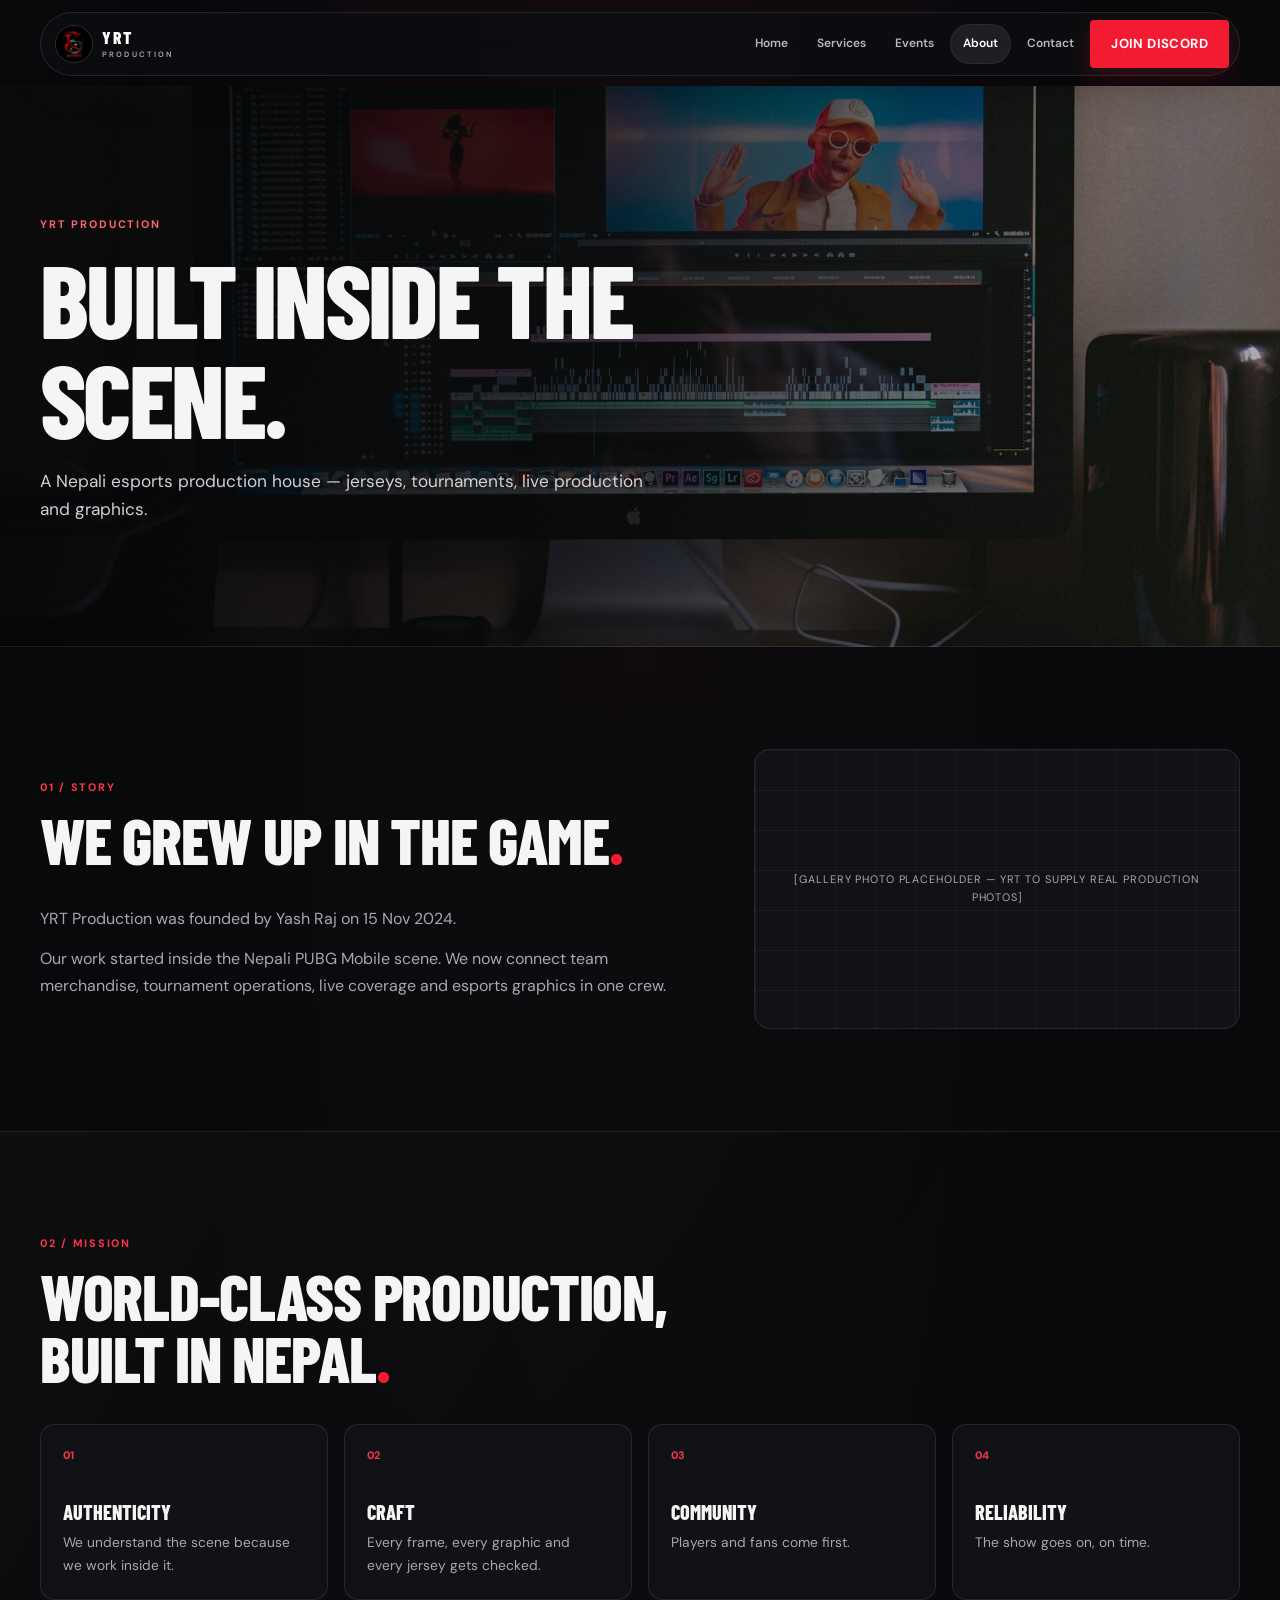
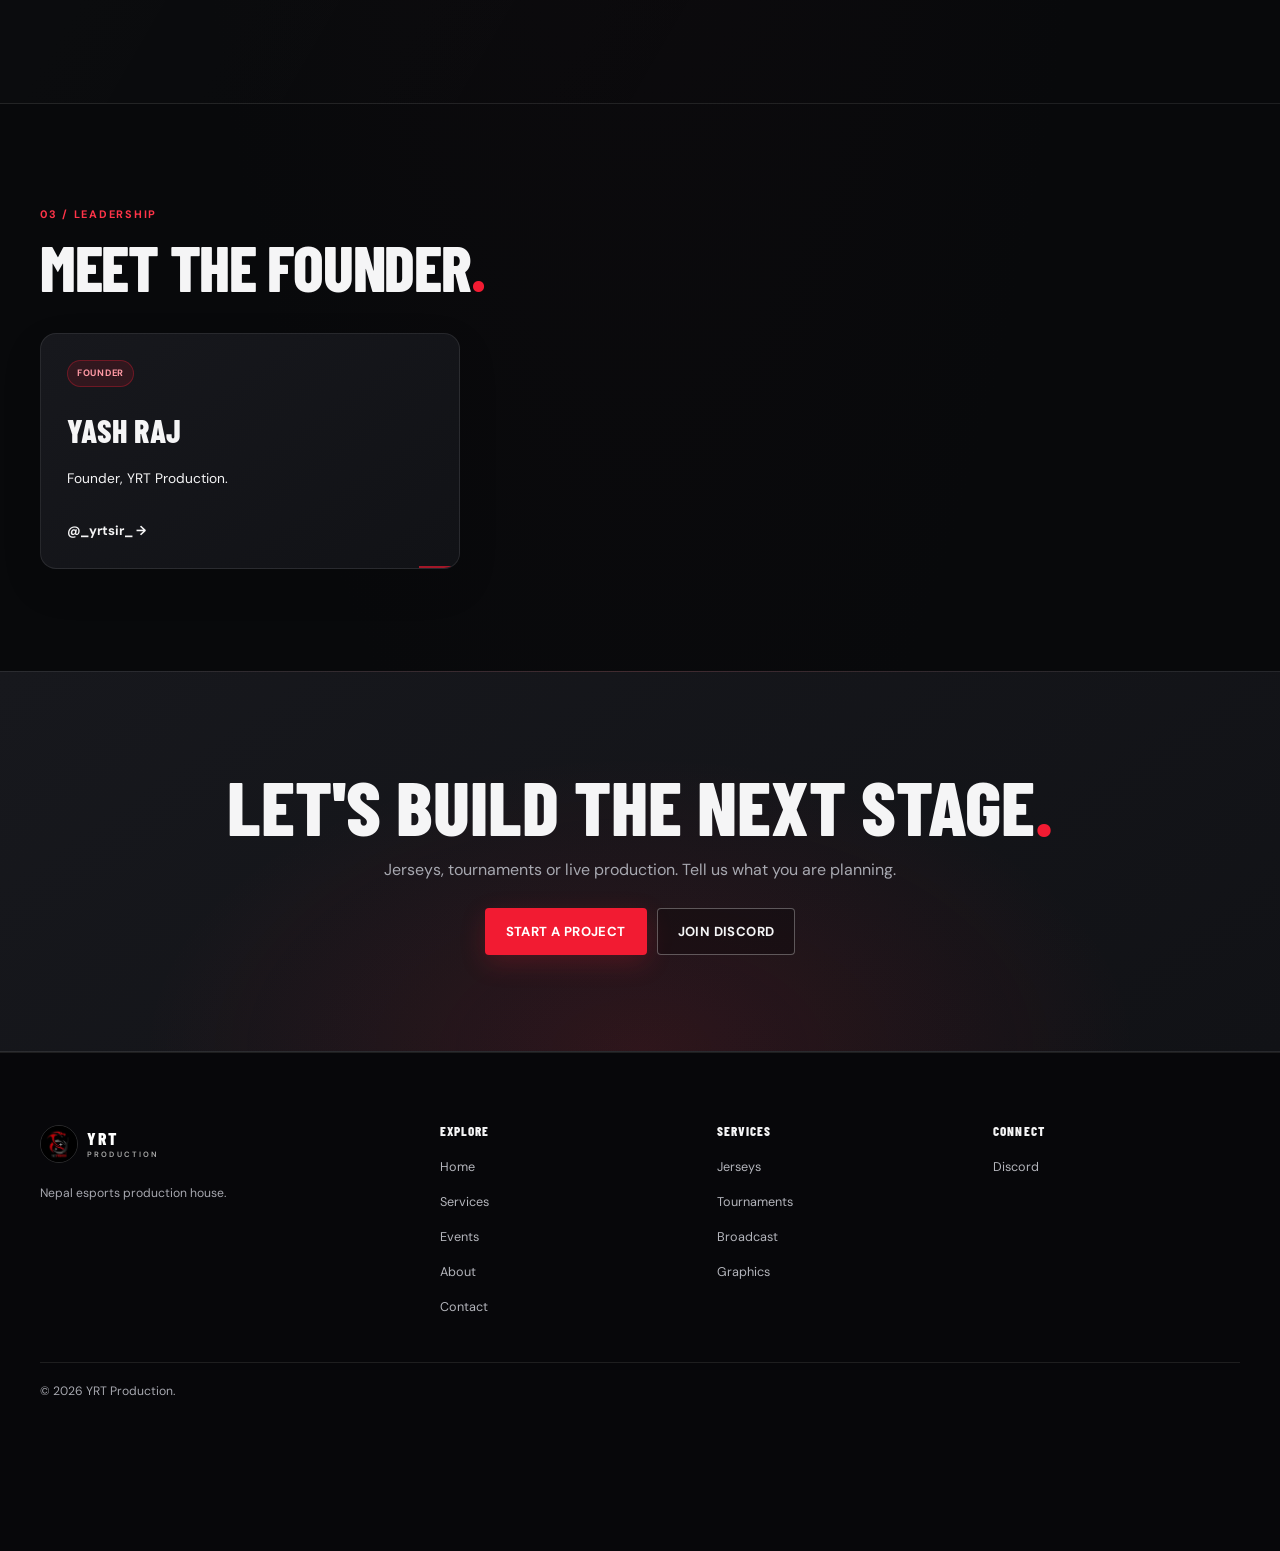
==== commit 3c56c37a: "Update styles across multiple HTML files for improved visual consistency" ====
--- a/about.html
+++ b/about.html
@@ -1,4 +1,4 @@
-<!doctype html><html lang="en"><head><meta charset="UTF-8"><meta name="viewport" content="width=device-width,initial-scale=1"><title>About — YRT Production</title><link rel="icon" href="img/logo.jpg"><link rel="preconnect" href="https://fonts.googleapis.com"><link rel="preconnect" href="https://fonts.gstatic.com" crossorigin><link href="https://fonts.googleapis.com/css2?family=Outfit:wght@400;600;700;800&family=Plus+Jakarta+Sans:wght@400;500;600;700&family=Oswald:wght@600;700&display=swap" rel="stylesheet"><link rel="stylesheet" href="style.css"></head>
+<!doctype html><html lang="en"><head><meta charset="UTF-8"><meta name="viewport" content="width=device-width,initial-scale=1"><title>About — YRT Production</title><link rel="icon" href="img/logo.jpg"><link rel="preconnect" href="https://fonts.googleapis.com"><link rel="preconnect" href="https://fonts.gstatic.com" crossorigin><link href="https://fonts.googleapis.com/css2?family=Barlow+Condensed:wght@500;600;700;800;900&family=DM+Sans:wght@400;500;600;700&display=swap" rel="stylesheet"><link rel="stylesheet" href="style.css"></head>
 <body><header class="site-header"><div class="wrap nav"><a class="brand" href="index.html"><img src="img/logo.jpg" alt=""><span class="brand-text">YRT <b>Production</b></span></a><nav class="nav-links"><a class="nav-link" href="index.html">Home</a><a class="nav-link" href="services.html">Services</a><a class="nav-link" href="events.html">Events</a><a class="nav-link active" href="about.html">About</a><a class="nav-link" href="contact.html">Contact</a><a class="btn btn-primary" href="https://discord.gg/3MWQ8cHmy3" target="_blank" rel="noopener">Join Discord</a></nav><button class="nav-toggle" type="button" aria-label="Open menu" aria-expanded="false"><span></span><span></span><span></span></button></div><nav class="mobile-menu"><a href="index.html">Home</a><a href="services.html">Services</a><a href="events.html">Events</a><a href="about.html">About</a><a href="contact.html">Contact</a><a class="btn btn-primary" href="https://discord.gg/3MWQ8cHmy3" target="_blank" rel="noopener">Join Discord</a></nav></header>
 <main><section class="page-hero compact"><div class="wrap page-hero-inner"><span class="kicker">YRT Production</span><h1>Built inside the scene.</h1><p>A Nepali esports production house — jerseys, tournaments, live production and graphics.</p></div></section>
 <section class="section"><div class="wrap about-story"><div><header class="section-header"><span class="kicker">01 / Story</span><h2>We grew up in the game<span class="red">.</span></h2></header><p>YRT Production was founded by Yash Raj on 15 Nov 2024.</p><p>Our work started inside the Nepali PUBG Mobile scene. We now connect team merchandise, tournament operations, live coverage and esports graphics in one crew.</p></div><aside class="placeholder-banner">[GALLERY PHOTO PLACEHOLDER — YRT to supply real production photos]</aside></div></section>
--- a/style.css
+++ b/style.css
@@ -1,4 +1,3 @@
-<<<<<<< HEAD
 :root {
   color-scheme: dark;
   --bg: #08090c;
@@ -130,7 +129,7 @@
 }
 
 /* Navigation */
-header {
+body > header {
   position: sticky;
   top: 0;
   z-index: 20;
@@ -241,7 +240,7 @@
   background-image:
     linear-gradient(90deg, rgba(5, 6, 8, .97) 0%, rgba(5, 6, 8, .88) 34%, rgba(5, 6, 8, .38) 66%, rgba(5, 6, 8, .25) 100%),
     linear-gradient(0deg, #08090c 0%, transparent 28%, rgba(8, 9, 12, .12) 76%, #08090c 100%),
-    url("img/production-hero.jpg");
+    url("img/production-hero.webp");
   background-position: center, center, center 43%;
   background-size: cover;
 }
@@ -848,7 +847,7 @@
   border-radius: 8px;
   background:
     linear-gradient(90deg, rgba(9, 10, 13, .97), rgba(9, 10, 13, .76)),
-    url("img/production-hero.jpg") center 48% / cover;
+    url("img/production-hero.webp") center 48% / cover;
   text-align: left;
 }
 
@@ -1129,7 +1128,7 @@
   .hero {
     min-height: 740px;
     align-items: flex-start;
-    background-image: linear-gradient(90deg, rgba(5, 6, 8, .93), rgba(5, 6, 8, .55)), linear-gradient(0deg, #08090c 0%, transparent 40%, rgba(8, 9, 12, .2) 85%, #08090c 100%), url("img/production-hero.jpg");
+    background-image: linear-gradient(90deg, rgba(5, 6, 8, .93), rgba(5, 6, 8, .55)), linear-gradient(0deg, #08090c 0%, transparent 40%, rgba(8, 9, 12, .2) 85%, #08090c 100%), url("img/production-hero.webp");
     background-position: center, center, 61% center;
   }
 
@@ -1396,7 +1395,7 @@
   background-image:
     linear-gradient(90deg, rgba(5, 6, 8, .97) 0%, rgba(5, 6, 8, .85) 33%, rgba(5, 6, 8, .3) 68%, rgba(5, 6, 8, .12) 100%),
     linear-gradient(0deg, #08090b 0%, transparent 24%, rgba(8, 9, 12, .12) 78%, #08090b 100%),
-    url("img/production-hero.jpg");
+    url("img/production-hero.webp");
   background-position: center, center, center 43%;
 }
 
@@ -1619,17 +1618,328 @@
   background: linear-gradient(180deg, rgba(255, 255, 255, .018), transparent 85%);
 }
 
+.work-intro {
+  display: grid;
+  grid-template-columns: minmax(0, 1.45fr) minmax(280px, .75fr);
+  align-items: end;
+  gap: clamp(28px, 7vw, 92px);
+  margin-bottom: 38px;
+}
+
+.work-heading .kicker {
+  display: block;
+  margin-bottom: 12px;
+  color: var(--red-bright);
+  font-size: .65rem;
+  font-weight: 700;
+  letter-spacing: .2em;
+  text-transform: uppercase;
+}
+
+.work-heading h2 {
+  max-width: 720px;
+  font-size: clamp(3.2rem, 7vw, 6.1rem);
+  letter-spacing: -.025em;
+  line-height: .86;
+}
+
+.work-copy {
+  padding-bottom: 7px;
+}
+
+.work-copy p {
+  max-width: 420px;
+  margin-bottom: 20px;
+  color: var(--muted);
+  font-size: .91rem;
+  line-height: 1.75;
+}
+
+.work-all {
+  display: inline-flex;
+  align-items: center;
+  gap: 10px;
+  min-height: 42px;
+  padding: 9px 14px;
+  border: 1px solid rgba(255, 255, 255, .16);
+  border-radius: 4px;
+  color: var(--white);
+  font-size: .72rem;
+  font-weight: 700;
+  text-decoration: none;
+  text-transform: uppercase;
+  transition: border-color .2s ease, background .2s ease, color .2s ease;
+}
+
+.work-all span {
+  color: var(--red-bright);
+}
+
+.work-all:hover {
+  border-color: var(--red);
+  background: rgba(241, 29, 50, .08);
+}
+
+.work-brands {
+  display: block;
+  align-items: center;
+  gap: 0;
+  margin: 0 0 24px;
+  overflow: hidden;
+}
+
+.brands-track {
+  width: max-content;
+  display: flex;
+  align-items: center;
+  animation: brands-marquee 28s linear infinite;
+  will-change: transform;
+}
+
+.work-brands:hover .brands-track {
+  animation-play-state: paused;
+}
+
+@keyframes brands-marquee {
+  from { transform: translateX(0); }
+  to { transform: translateX(-50%); }
+}
+
+.work-brands span {
+  flex: 0 0 auto;
+  min-height: 58px;
+  display: inline-flex;
+  align-items: center;
+  gap: 9px;
+  padding: 0 clamp(18px, 3vw, 38px);
+  border: var(--line) 1px solid;
+  color: var(--white);
+  white-space: nowrap;
+}
+
+.work-brands span:first-child {
+  padding-left: 0;
+}
+
+.work-brands span:last-child {
+  border-right: 0;
+}
+
+.brand-mark {
+  opacity: .82;
+  transition: opacity .2s ease, filter .2s ease;
+}
+
+.brand-mark:hover {
+  opacity: 1;
+  filter: brightness(1.08);
+}
+
+.brand-mark img {
+  width: auto;
+  max-width: 110px;
+  height: auto;
+  max-height: 38px;
+  object-fit: contain;
+  image-rendering: auto;
+}
+
+@media (min-resolution: 1.5dppx) {
+  .brand-mark img[src$="brand-logo-1.png"] {
+    max-width: 66px;
+    max-height: 33px;
+  }
+
+  .brand-mark img[src$="brand-logo-4.png"] {
+    max-width: 90px;
+    max-height: 29px;
+  }
+}
+
+@media (min-resolution: 2.5dppx) {
+  .brand-mark img[src$="brand-logo-1.png"] {
+    max-width: 34px;
+    max-height: 17px;
+  }
+
+  .brand-mark img[src$="brand-logo-4.png"] {
+    max-width: 46px;
+    max-height: 15px;
+  }
+}
+
+.titles-specialize {
+  margin: 26px 0 34px;
+  padding: 24px 0 18px;
+  overflow: hidden;
+}
+
+.titles-head {
+  display: block;
+  margin-bottom: 16px;
+}
+
+.titles-head .kicker {
+  display: block;
+  margin-bottom: 8px;
+  color: var(--red-bright);
+  font-size: .58rem;
+  font-weight: 700;
+  letter-spacing: .18em;
+  text-transform: uppercase;
+}
+
+.titles-head h3 {
+  font-family: var(--font-display);
+  font-size: clamp(2.1rem, 4vw, 3.2rem);
+  line-height: 1;
+  letter-spacing: -.02em;
+  text-transform: none;
+}
+
+.titles-grid {
+  display: block;
+  overflow: hidden;
+}
+
+.titles-track {
+  width: max-content;
+  display: flex;
+  gap: 0;
+  animation: titles-marquee 32s linear infinite;
+  will-change: transform;
+}
+
+.titles-specialize:hover .titles-track {
+  animation-play-state: paused;
+}
+
+@keyframes titles-marquee {
+  from { transform: translateX(0); }
+  to { transform: translateX(-50%); }
+}
+
+.title-card {
+  flex: 0 0 clamp(130px, 12vw, 150px);
+  height: 110px;
+  display: flex;
+  flex-direction: column;
+  align-items: center;
+  justify-content: center;
+  gap: 14px;
+  scroll-snap-align: start;
+  border-top: 1px solid var(--line);
+  border-right: 1px solid var(--line);
+  border-bottom: 1px solid var(--line);
+  border-left: 1px solid var(--line);
+  border-radius: 0;
+  background: transparent;
+  transition: transform .2s ease, filter .2s ease;
+}
+
+.title-card:hover {
+  transform: translateY(-3px);
+  filter: brightness(1.12);
+}
+
+.title-card img {
+  width: auto;
+  max-width: 110px;
+  height: auto;
+  max-height: 56px;
+  object-fit: contain;
+}
+
+.title-card span {
+  max-width: 132px;
+  color: var(--white);
+  font: 800 .78rem/1 var(--font-display);
+  letter-spacing: .05em;
+  text-align: center;
+  text-transform: uppercase;
+}
+
+@media (max-width: 820px) {
+  .titles-specialize {
+    margin: 20px 0 24px;
+  }
+
+  .titles-head {
+    align-items: flex-start;
+  }
+
+  .titles-grid {
+    margin-right: -18px;
+  }
+
+  .title-card {
+    flex-basis: 120px;
+    height: 100px;
+  }
+
+}
+
+.work-carousel-head {
+  display: flex;
+  align-items: center;
+  justify-content: space-between;
+  margin-bottom: 12px;
+  color: var(--muted);
+  font-size: .62rem;
+  font-weight: 700;
+  letter-spacing: .18em;
+  text-transform: uppercase;
+}
+
+
 .work-grid {
-  display: grid;
-  grid-template-columns: repeat(6, minmax(0, 1fr));
+  display: flex;
   gap: 10px;
+  overflow-x: auto;
+  scroll-behavior: smooth;
+  scroll-snap-type: x mandatory;
+  scrollbar-width: none;
+}
+
+.work-grid::-webkit-scrollbar {
+  display: none;
+}
+
+@media (min-width: 821px) {
+  .work-grid {
+    padding-bottom: 12px;
+    cursor: grab;
+    scrollbar-width: thin;
+    scrollbar-color: var(--red) rgba(255, 255, 255, .08);
+  }
+
+  .work-grid::-webkit-scrollbar {
+    height: 5px;
+    display: block;
+  }
+
+  .work-grid::-webkit-scrollbar-track {
+    border-radius: 999px;
+    background: rgba(255, 255, 255, .08);
+  }
+
+  .work-grid::-webkit-scrollbar-thumb {
+    border-radius: 999px;
+    background: var(--red);
+  }
+
+  .work-grid.is-dragging {
+    cursor: grabbing;
+    scroll-behavior: auto;
+    scroll-snap-type: none;
+  }
 }
 
 .work-card {
   position: relative;
+  flex: 0 0 calc((100% - 20px) / 3);
   min-width: 0;
-  height: 190px;
-  grid-column: span 2;
+  height: 280px;
   overflow: hidden;
   border: 1px solid rgba(255, 255, 255, .12);
   border-radius: 5px;
@@ -1974,7 +2284,7 @@
     background-image:
       linear-gradient(90deg, rgba(5, 6, 8, .91), rgba(5, 6, 8, .48)),
       linear-gradient(0deg, #08090b 0%, transparent 38%, rgba(8, 9, 12, .18) 82%, #08090b 100%),
-      url("img/production-hero.jpg");
+      url("img/production-hero.webp");
     background-position: center, center, 61% center;
   }
 
@@ -2218,7 +2528,7 @@
     background-image:
       linear-gradient(90deg, rgba(5, 6, 8, .91), rgba(5, 6, 8, .56)),
       linear-gradient(0deg, #08090b 0%, transparent 36%, rgba(8, 9, 12, .08) 80%, #08090b 100%),
-      url("img/production-hero.jpg");
+      url("img/production-hero.webp");
     background-position: center, center, 56% center;
   }
 
@@ -2371,6 +2681,24 @@
 
   #events {
     padding-top: 36px;
+  }
+
+  .work-intro {
+    grid-template-columns: 1fr;
+    gap: 20px;
+    margin-bottom: 24px;
+  }
+
+  .work-heading h2 {
+    font-size: clamp(3rem, 13vw, 5.2rem);
+  }
+
+  .work-copy {
+    padding-bottom: 0;
+  }
+
+  .work-copy p {
+    max-width: 560px;
   }
 
   .work-grid {
@@ -2668,82 +2996,13 @@
   }
 }
 
-.theme-toggle {
-  width: 40px;
-  height: 40px;
-  display: inline-flex;
-  flex: 0 0 auto;
-  align-items: center;
-  justify-content: center;
-  border: 1px solid rgba(255, 255, 255, .13);
-  border-radius: 50%;
-  background: rgba(255, 255, 255, .06);
-  color: #f5f5f6;
-  cursor: pointer;
-  transition: background .2s ease, color .2s ease, border-color .2s ease;
-}
-
-.mobile-theme-toggle {
-  display: none;
-}
-
-.theme-toggle:hover {
-  border-color: rgba(241, 29, 50, .5);
-  background: rgba(241, 29, 50, .12);
-}
-
-.theme-icon {
-  width: 18px;
-  height: 18px;
-  fill: none;
-  stroke: currentColor;
-  stroke-linecap: round;
-  stroke-linejoin: round;
-  stroke-width: 1.7;
-}
-
-.theme-icon-moon {
-  display: none;
-}
-
 @media (max-width: 820px) {
   .nav {
     gap: 8px;
   }
 
-  .mobile-theme-toggle {
-    width: 42px;
-    height: 42px;
-    display: inline-flex;
+  .nav-toggle {
     margin-left: auto;
-    border-radius: 14px;
-  }
-
-  .nav-toggle {
-    margin-left: 0;
-  }
-
-  .mobile-menu .theme-toggle {
-    display: none;
-  }
-
-  .mobile-menu .theme-toggle {
-    width: 100%;
-    height: 44px;
-    justify-content: flex-start;
-    gap: 12px;
-    margin-top: 6px;
-    padding: 0 13px;
-    border: 0;
-    border-radius: 11px;
-    background: transparent;
-    color: #d7d7dc;
-    font: 600 .83rem var(--font-body);
-  }
-
-  .mobile-menu .theme-toggle:hover {
-    background: rgba(255, 255, 255, .07);
-    color: #fff;
   }
 }
 
@@ -2801,20 +3060,6 @@
   color: #191a20;
 }
 
-html[data-theme="light"] .theme-toggle {
-  border-color: rgba(24, 25, 30, .12);
-  background: rgba(24, 25, 30, .04);
-  color: #292a31;
-}
-
-html[data-theme="light"] .theme-icon-sun {
-  display: none;
-}
-
-html[data-theme="light"] .theme-icon-moon {
-  display: block;
-}
-
 html[data-theme="light"] .mobile-menu {
   border-color: rgba(24, 25, 30, .12);
   background: rgba(255, 255, 255, .97);
@@ -2827,15 +3072,6 @@
 
 html[data-theme="light"] .mobile-menu a:hover,
 html[data-theme="light"] .mobile-menu a.active {
-  background: rgba(24, 25, 30, .06);
-  color: #191a20;
-}
-
-html[data-theme="light"] .mobile-menu .theme-toggle {
-  color: #45464e;
-}
-
-html[data-theme="light"] .mobile-menu .theme-toggle:hover {
   background: rgba(24, 25, 30, .06);
   color: #191a20;
 }
@@ -2864,7 +3100,7 @@
   background-color: #e8e9ed;
   background-image:
     linear-gradient(90deg, #f4f4f6 0%, rgba(244, 244, 246, .96) 26%, rgba(244, 244, 246, .86) 42%, rgba(244, 244, 246, .48) 56%, rgba(244, 244, 246, .08) 74%, transparent 84%),
-    url("img/production-hero.jpg");
+    url("img/production-hero.webp");
 }
 
 html[data-theme="light"] .hero::before {
@@ -3050,12 +3286,6 @@
   border-color: var(--line);
 }
 
-@media (max-width: 820px) {
-  html[data-theme="light"] .mobile-menu .theme-toggle {
-    background: transparent;
-  }
-}
-
 @media (max-width: 680px) {
   .hero .badge {
     gap: 8px;
@@ -3079,7 +3309,7 @@
   html[data-theme="light"] .hero {
     background-image:
       linear-gradient(90deg, #f4f4f6 0%, rgba(244, 244, 246, .97) 48%, rgba(244, 244, 246, .78) 72%, rgba(244, 244, 246, .28) 100%),
-      url("img/production-hero.jpg");
+      url("img/production-hero.webp");
   }
 
   html[data-theme="light"] .hero p.lead {
@@ -3091,24 +3321,6 @@
     text-shadow: none;
     backdrop-filter: blur(6px);
     -webkit-backdrop-filter: blur(6px);
-  }
-}
-
-@media (prefers-reduced-motion: no-preference) {
-  ::view-transition-new(root) {
-    animation: none;
-    mix-blend-mode: normal;
-  }
-
-  html.theme-transition,
-  html.theme-transition body,
-  html.theme-transition body::before,
-  html.theme-transition body *,
-  html.theme-transition body *::before,
-  html.theme-transition body *::after {
-    transition-property: color, background-color, border-color, box-shadow, fill, stroke;
-    transition-duration: .5s;
-    transition-timing-function: ease;
   }
 }
 
@@ -3182,7 +3394,7 @@
   background-image:
     linear-gradient(90deg, rgba(5, 6, 8, .97) 0%, rgba(5, 6, 8, .85) 33%, rgba(5, 6, 8, .3) 68%, rgba(5, 6, 8, .12) 100%),
     linear-gradient(0deg, #08090b 0%, transparent 24%, rgba(8, 9, 12, .12) 78%, #08090c 100%),
-    url("img/production-hero.jpg");
+    url("img/production-hero.webp");
   background-position: center, center, center 43%;
   background-size: cover;
   background-repeat: no-repeat;
@@ -3243,7 +3455,7 @@
     background-image:
       linear-gradient(90deg, rgba(5, 6, 8, .91), rgba(5, 6, 8, .56)),
       linear-gradient(0deg, #08090b 0%, transparent 36%, rgba(8, 9, 12, .08) 80%, #08090b 100%),
-      url("img/production-hero.jpg");
+      url("img/production-hero.webp");
     background-position: center, center, 56% center;
     background-size: cover;
   }
@@ -3420,9 +3632,9 @@
 
 .motion-ready [data-reveal] {
   opacity: 0;
-  transform: translateY(24px) scale(.99);
-  transition: opacity .7s cubic-bezier(.2, .7, .2, 1) var(--reveal-delay, 0ms),
-    transform .7s cubic-bezier(.2, .7, .2, 1) var(--reveal-delay, 0ms);
+  transform: translateY(12px);
+  transition: opacity .28s ease-out var(--reveal-delay, 0ms),
+    transform .28s ease-out var(--reveal-delay, 0ms);
 }
 
 .motion-ready [data-reveal].is-visible {
@@ -3438,50 +3650,13 @@
   transform: scale(1);
 }
 
-.motion-ready [data-type-reveal] {
-  clip-path: inset(0 100% 0 0);
-  filter: blur(7px);
-  transform: translateX(-12px);
-  transition: clip-path .9s cubic-bezier(.2, .7, .2, 1) calc(var(--reveal-delay, 0ms) + 100ms),
-    filter .9s cubic-bezier(.2, .7, .2, 1) calc(var(--reveal-delay, 0ms) + 100ms),
-    transform .9s cubic-bezier(.2, .7, .2, 1) calc(var(--reveal-delay, 0ms) + 100ms);
-}
-
-.motion-ready [data-reveal].is-visible [data-type-reveal] {
-  clip-path: inset(0);
-  filter: blur(0);
-  transform: translateX(0);
-}
-
 .about-stats b {
   font-variant-numeric: tabular-nums;
-}
-
-@supports (animation-timeline: view()) {
-  .motion-ready [data-reveal].is-visible [data-type-reveal] {
-    animation: type-scrub linear both;
-    animation-timeline: view(block);
-    animation-range: entry 0% entry 55%;
-  }
 }
 
 @keyframes page-progress {
   to {
     transform: scaleX(1);
-  }
-}
-
-@keyframes type-scrub {
-  from {
-    opacity: .35;
-    filter: blur(8px);
-    transform: translateY(14px);
-  }
-
-  to {
-    opacity: 1;
-    filter: blur(0);
-    transform: translateY(0);
   }
 }
 
@@ -3564,392 +3739,1390 @@
     animation: none;
     transition: none;
   }
-}
-=======
-:root {
-  --primary-50:#fdeeee; --primary-100:#fbd9d9; --primary-200:#f7b3b3;
-  --primary-300:#f28484; --primary-400:#ea5454; --primary-500:#de2b2b;
-  --primary-600:#c81e1e; --primary-700:#a61b1b; --primary-800:#861717; --primary-900:#571010;
-  --neutral-50:#f7f7f8; --neutral-100:#eeeef0; --neutral-200:#d9d9de;
-  --neutral-300:#bdbdc6; --neutral-400:#8e8e99; --neutral-500:#5d5d68;
-  --neutral-600:#3a3a43; --neutral-700:#26262e; --neutral-800:#17171c; --neutral-900:#0c0c0f;
-  --success-500:#12b76a; --warning-500:#f79009; --error-500:#f04438;
-  --font-display:"Outfit", Impact, sans-serif;
-  --font-body:"Plus Jakarta Sans", system-ui, sans-serif;
-  --font-decor:"Oswald", Impact, sans-serif;
-  --motion-hover:200ms; --motion-enter:400ms;
-  --section-pad:96px; --card-pad:32px;
-}
-
-* { box-sizing:border-box; margin:0; padding:0; }
-html { scroll-behavior:smooth; scroll-padding-top:84px; }
-body { min-width:320px; background:var(--neutral-900); color:var(--neutral-50); font:16px/1.65 var(--font-body); overflow-x:hidden; }
-img { display:block; max-width:100%; }
-a { color:inherit; }
-button, input, textarea, select { font:inherit; }
-:focus-visible { outline:3px solid var(--primary-400); outline-offset:3px; }
-h1,h2,h3,h4 { font-family:var(--font-display); line-height:1.05; text-transform:uppercase; letter-spacing:-.02em; }
-.wrap { width:min(1120px, calc(100% - 80px)); margin-inline:auto; }
-.wrap-wide { width:min(1200px, calc(100% - 80px)); margin-inline:auto; }
-.red { color:var(--primary-400); }
-.section { padding:var(--section-pad) 0; }
-.section.alt { background:var(--neutral-800); }
-.section-header { max-width:720px; margin-bottom:40px; }
-.section-header.center { margin-inline:auto; text-align:center; }
-.kicker { display:block; margin-bottom:14px; color:var(--primary-400); font:700 .75rem/1 var(--font-display); letter-spacing:.16em; text-transform:uppercase; }
-.section-header h2 { margin-bottom:16px; font-size:clamp(2.8rem,6vw,5rem); }
-.section-header p { max-width:640px; color:var(--neutral-300); }
-.section-header.center p { margin-inline:auto; }
-.btn { min-height:48px; display:inline-flex; align-items:center; justify-content:center; gap:10px; padding:12px 20px; border:1px solid transparent; border-radius:10px; background:var(--neutral-800); color:var(--neutral-50); font:700 .82rem/1 var(--font-display); letter-spacing:.04em; text-decoration:none; text-transform:uppercase; transition:background var(--motion-hover) ease-in-out, border-color var(--motion-hover) ease-in-out, transform var(--motion-hover) ease-in-out; }
-.btn:hover { transform:translateY(-2px); }
-.btn-primary { background:var(--primary-600); color:#fff; }
-.btn-primary:hover { background:var(--primary-500); }
-.btn-ghost { border-color:var(--neutral-600); background:transparent; }
-.btn-ghost:hover { border-color:var(--primary-400); color:var(--primary-400); }
-.text-link { display:inline-flex; gap:8px; align-items:center; color:var(--neutral-50); font-weight:700; text-decoration:none; }
-.text-link:hover { color:var(--primary-400); }
-
-/* Header */
-.site-header { position:sticky; top:0; z-index:50; height:76px; border-bottom:1px solid transparent; background:transparent; transition:background var(--motion-hover) ease-in-out,border-color var(--motion-hover) ease-in-out; }
-.site-header.scrolled,.site-header:not(.home-header) { border-bottom-color:var(--neutral-700); background:rgba(12,12,15,.96); backdrop-filter:blur(16px); }
-.nav { height:76px; display:flex; align-items:center; }
-.brand { display:inline-flex; align-items:center; gap:11px; text-decoration:none; }
-.brand img { width:44px; height:44px; object-fit:cover; border:1px solid var(--neutral-600); border-radius:50%; }
-.brand-text { font:800 1.05rem/1 var(--font-display); letter-spacing:.08em; text-transform:uppercase; }
-.brand-text small { display:block; margin-top:5px; color:var(--neutral-400); font:600 .55rem/1 var(--font-body); letter-spacing:.2em; }
-.nav-links { display:flex; align-items:center; gap:28px; margin-left:auto; }
-.nav-link { position:relative; color:var(--neutral-200); font:700 .78rem/1 var(--font-display); text-decoration:none; text-transform:uppercase; }
-.nav-link::after { position:absolute; right:0; bottom:-10px; left:0; height:2px; content:""; transform:scaleX(0); transform-origin:left; background:var(--primary-500); transition:transform var(--motion-hover) ease-in-out; }
-.nav-link:hover,.nav-link.active { color:#fff; }
-.nav-link:hover::after,.nav-link.active::after { transform:scaleX(1); }
-.nav-toggle { display:none; width:48px; height:48px; margin-left:auto; border:1px solid var(--neutral-600); border-radius:8px; background:var(--neutral-900); cursor:pointer; }
-.nav-toggle span { width:20px; height:2px; display:block; margin:5px auto; background:#fff; transition:transform var(--motion-hover) ease-in-out; }
-.mobile-menu { display:none; }
-
-/* Hero */
-.page-hero { position:relative; min-height:520px; display:flex; align-items:center; overflow:hidden; background:linear-gradient(90deg,rgba(12,12,15,.96),rgba(12,12,15,.55)),url("img/production-hero.jpg") center 42%/cover; }
-.page-hero-inner { width:100%; padding:84px 0 64px; }
-.page-hero.compact { min-height:380px; }
-.page-hero h1 { max-width:820px; margin:12px 0 20px; font-size:clamp(4rem,8vw,7rem); line-height:.9; }
-.page-hero p { max-width:650px; color:var(--neutral-200); font-size:1.05rem; }
-.hero-actions { display:flex; flex-wrap:wrap; gap:12px; margin-top:28px; }
-
-.home-hero { min-height:92vh; align-items:center; background:
-  radial-gradient(circle at 82% 44%,rgba(234,84,84,.07),transparent 24%),
-  linear-gradient(90deg,rgba(12,12,15,.98) 0%,rgba(12,12,15,.94) 48%,rgba(12,12,15,.78) 100%);
-}
-.home-hero::before { position:absolute; inset:0; content:""; opacity:.08; background-image:linear-gradient(rgba(255,255,255,.12) 1px,transparent 1px),linear-gradient(90deg,rgba(255,255,255,.12) 1px,transparent 1px); background-size:96px 96px; mask-image:linear-gradient(90deg,#000,transparent 78%); }
-.home-hero::after { position:absolute; inset:auto 0 0; height:180px; content:""; background:linear-gradient(transparent,var(--neutral-900)); }
-.home-hero-copy { position:relative; z-index:2; max-width:760px; }
-.home-hero h1 { margin:18px 0 22px; font-size:clamp(4.2rem,9vw,8rem); line-height:.82; }
-.home-hero h1 span { display:block; }
-.home-hero-copy { width:58%; }
-.home-hero .lead { max-width:620px; color:var(--neutral-200); }
-.scroll-cue { position:absolute; z-index:3; bottom:24px; left:50%; display:flex; align-items:center; gap:8px; transform:translateX(-50%); color:var(--neutral-300); font:700 .68rem/1 var(--font-display); text-decoration:none; text-transform:uppercase; }
-.scroll-cue span { animation:bounce 1.6s infinite ease-in-out; }
-@keyframes bounce { 50% { transform:translateY(6px); } }
-
-.hero-network { position:absolute; z-index:1; top:6%; right:-2%; width:48%; height:82%; opacity:.82; pointer-events:none; }
-.network-ring { position:absolute; border:1px solid rgba(234,84,84,.09); border-radius:50%; }
-.ring-one { width:360px; height:360px; top:18%; right:-4%; }
-.ring-two { width:520px; height:520px; top:-2%; right:-16%; }
-.hero-network i { position:absolute; left:var(--x); top:var(--y); width:7px; height:7px; border-radius:50%; background:var(--primary-400); box-shadow:0 0 18px var(--primary-500); }
-.hero-network i:nth-of-type(3n) { width:11px; height:11px; opacity:.65; }
-.hero-stats { position:absolute; z-index:4; right:0; bottom:-42px; display:grid; grid-template-columns:repeat(3,1fr); width:52%; border-top:1px solid var(--neutral-600); }
-.hero-stats div { min-height:118px; padding:22px 18px; border-right:1px solid var(--neutral-600); }
-.hero-stats div:last-child { border-right:0; }
-.hero-stats strong { display:block; color:#fff; font:800 2.2rem/1 var(--font-display); }
-.hero-stats span { display:block; margin-top:9px; color:var(--neutral-300); font-size:.68rem; text-transform:uppercase; }
-
-.image-carousel { height:260px; overflow:hidden; border-block:1px solid var(--neutral-700); background:var(--neutral-900); }
-.image-carousel-track { height:100%; display:flex; gap:12px; width:max-content; padding:12px; animation:carousel 38s linear infinite; }
-.image-carousel:hover .image-carousel-track { animation-play-state:paused; }
-.image-carousel figure { position:relative; width:420px; height:236px; flex:none; overflow:hidden; border:1px solid var(--neutral-700); border-radius:10px; }
-.image-carousel img { width:100%; height:100%; object-fit:cover; filter:saturate(.88); transition:transform 450ms ease,filter 200ms ease; }
-.image-carousel figure:hover img { transform:scale(1.04); filter:saturate(1.1); }
-.image-carousel figcaption { position:absolute; right:12px; bottom:12px; left:12px; color:#fff; font:700 .72rem/1 var(--font-display); letter-spacing:.08em; text-transform:uppercase; text-shadow:0 2px 12px #000; }
-@keyframes carousel { to { transform:translateX(-50%); } }
-
-.services-header { max-width:none; display:grid; grid-template-columns:1.15fr .85fr; column-gap:48px; align-items:end; }
-.services-header .kicker { grid-column:1/-1; }
-.services-header h2 { margin:0; }
-.services-header p { justify-self:end; }
-.our-work-intro .section-header { max-width:none; display:grid; grid-template-columns:1.1fr .9fr; column-gap:64px; align-items:end; }
-.our-work-intro .section-header .kicker { grid-column:1/-1; }
-.our-work-intro .section-header h2 { margin:0; }
-.our-work-intro .section-header p { justify-self:end; max-width:480px; }
-.work-logo-section { margin-top:-4px; border-top:1px solid var(--neutral-700); }
-.work-band-label { display:block; padding:22px 0 14px; color:var(--primary-400); font:800 .68rem/1 var(--font-display); letter-spacing:.16em; text-transform:uppercase; }
-.work-logo-grid { min-height:118px; display:grid; grid-template-columns:repeat(6,1fr); align-items:center; border-left:1px solid var(--neutral-700); }
-.work-logo-grid span { min-height:118px; display:grid; place-items:center; border-right:1px solid var(--neutral-700); color:var(--neutral-300); font:800 clamp(.75rem,1.25vw,1.08rem)/1 var(--font-display); letter-spacing:.02em; text-align:center; text-transform:uppercase; }
-.work-titles { border-bottom:1px solid var(--neutral-700); }
-.title-logo-grid { display:grid; grid-template-columns:220px; margin-top:4px; }
-.title-logo-card { min-height:150px; display:flex; flex-direction:column; align-items:center; justify-content:center; border:1px solid var(--neutral-700); background:radial-gradient(circle at 50% 65%,rgba(234,84,84,.12),transparent 38%),var(--neutral-800); text-align:center; }
-.title-mark { color:#fff; font:800 2.5rem/.9 var(--font-decor); letter-spacing:-.05em; }
-.title-logo-card strong { margin-top:4px; color:var(--neutral-200); font:800 .85rem/1 var(--font-display); letter-spacing:.28em; }
-.title-logo-card small { margin-top:12px; color:var(--primary-400); font-size:.62rem; text-transform:uppercase; }
-.flow-card-grid { align-items:stretch; }
-.flow-card { min-height:380px; opacity:0; }
-.flow-card.is-visible { opacity:1; }
-.flow-card:nth-child(1) { margin-top:0; }
-.flow-card:nth-child(2) { margin-top:32px; }
-.flow-card:nth-child(3) { margin-top:64px; }
-.flow-card:nth-child(4) { margin-top:96px; }
-.flow-card-top { display:flex; align-items:center; justify-content:space-between; }
-.flow-card-top>span { color:var(--neutral-600); font:800 3.2rem/1 var(--font-decor); }
-.flow-card .text-link { margin-top:auto; }
-
-/* Cards and grids */
-.card-grid { display:grid; grid-template-columns:repeat(4,minmax(0,1fr)); gap:16px; }
-.card { padding:var(--card-pad); border:1px solid var(--neutral-700); border-radius:16px; background:var(--neutral-800); transition:transform var(--motion-hover) ease-in-out,border-color var(--motion-hover) ease-in-out; }
-.card:hover { transform:translateY(-4px); border-color:var(--primary-700); }
-.service-card h3 { margin:18px 0 10px; font-size:1.55rem; }
-.service-card p { min-height:52px; color:var(--neutral-300); font-size:.92rem; }
-.service-card ul { margin:16px 0 22px; list-style:none; }
-.service-card li { position:relative; padding:5px 0 5px 20px; color:var(--neutral-200); font-size:.86rem; }
-.service-card li::before { position:absolute; left:0; content:"+"; color:var(--primary-400); }
-.icon-box { width:52px; height:52px; display:grid; place-items:center; border:1px solid var(--primary-800); border-radius:10px; background:var(--primary-900); color:var(--primary-300); }
-.icon-box svg { width:26px; height:26px; }
-
-.marquee { overflow:hidden; border-block:1px solid var(--neutral-700); }
-.marquee-track { width:max-content; display:flex; align-items:center; gap:64px; padding:22px 32px; animation:marquee 30s linear infinite; }
-.marquee:hover .marquee-track { animation-play-state:paused; }
-.marquee-word { color:var(--neutral-300); font:800 1.15rem/1 var(--font-display); letter-spacing:.08em; text-transform:uppercase; white-space:nowrap; }
-@keyframes marquee { to { transform:translateX(-50%); } }
-
-.game-feature { min-height:360px; display:flex; align-items:flex-end; padding:40px; border:1px solid var(--neutral-700); border-radius:16px; background:linear-gradient(0deg,rgba(12,12,15,.92),transparent 75%),url("img/production-hero.jpg") center/cover; }
-.game-feature h3 { font-size:clamp(2.5rem,5vw,4.5rem); }
-.game-feature p { color:var(--neutral-300); }
-
-.event-grid { display:grid; grid-template-columns:repeat(3,minmax(0,1fr)); gap:16px; }
-.event-card { position:relative; min-height:330px; display:flex; flex-direction:column; justify-content:flex-end; overflow:hidden; border:1px solid var(--neutral-700); border-radius:16px; background:var(--neutral-800); text-decoration:none; }
-.event-card img { position:absolute; inset:0; width:100%; height:100%; object-fit:cover; transition:transform 450ms ease; }
-.event-card::after { position:absolute; inset:35% 0 0; content:""; background:linear-gradient(transparent,rgba(12,12,15,.96)); }
-.event-card:hover img { transform:scale(1.05); }
-.event-card:hover { border-color:var(--primary-700); }
-.event-content { position:relative; z-index:2; padding:24px; }
-.event-content h3 { margin:12px 0 8px; font-size:1.55rem; }
-.event-content p { color:var(--neutral-300); font-size:.82rem; }
-.tag { width:max-content; display:inline-flex; padding:6px 9px; border:1px solid var(--primary-800); border-radius:999px; background:var(--primary-900); color:var(--primary-300); font:700 .62rem/1 var(--font-display); letter-spacing:.08em; text-transform:uppercase; }
-
-.stats-band { border-block:1px solid var(--neutral-700); background:var(--neutral-800); }
-.stats-grid { display:grid; grid-template-columns:repeat(4,1fr); }
-.stat { padding:32px 24px; border-right:1px solid var(--neutral-700); }
-.stat:last-child { border-right:0; }
-.stat strong { display:block; font:800 clamp(2.4rem,5vw,4.5rem)/1 var(--font-display); }
-.stat span { display:block; margin-top:10px; color:var(--neutral-300); font-size:.82rem; }
-
-.process-grid { position:relative; display:grid; grid-template-columns:repeat(4,1fr); gap:16px; }
-.process-line { position:absolute; top:35px; right:12.5%; left:12.5%; height:1px; transform:scaleX(0); transform-origin:left; background:var(--primary-700); }
-.process-line.is-visible { transform:scaleX(1); transition:transform 800ms ease-out; }
-.process-step { position:relative; padding:0 12px; text-align:center; }
-.process-number { width:72px; height:72px; display:grid; place-items:center; margin:0 auto 18px; border:1px solid var(--primary-800); border-radius:50%; background:var(--neutral-900); color:var(--primary-300); font:700 1.35rem/1 var(--font-decor); }
-.process-step h3 { margin-bottom:8px; font-size:1.25rem; }
-.process-step p { color:var(--neutral-300); font-size:.82rem; }
-
-.worked-layout { display:grid; grid-template-columns:.85fr 1.15fr; gap:48px; align-items:center; }
-.worked-copy { max-width:560px; }
-.worked-copy h2 { margin-bottom:18px; }
-.worked-copy>p:not(.worked-status) { color:var(--neutral-300); }
-.worked-regions { display:grid; grid-template-columns:repeat(2,1fr); gap:10px; margin-top:28px; }
-.worked-region { min-height:82px; display:flex; flex-direction:column; align-items:flex-start; justify-content:center; gap:5px; padding:14px 16px; border:1px solid var(--neutral-600); border-radius:10px; background:var(--neutral-900); color:var(--neutral-200); cursor:pointer; text-align:left; transition:border-color var(--motion-hover) ease-in-out,background var(--motion-hover) ease-in-out,transform var(--motion-hover) ease-in-out; }
-.worked-region:hover,.worked-region.active { border-color:var(--primary-700); background:var(--primary-900); transform:translateY(-2px); }
-.worked-region span { color:#fff; font:700 1rem/1 var(--font-display); }
-.worked-region small { color:var(--neutral-300); font-size:.72rem; }
-.worked-status { margin-top:16px; color:var(--primary-300) !important; font-size:.78rem; }
-.coverage-map { min-height:420px; display:grid; place-items:center; border:1px solid var(--neutral-700); border-radius:16px; background:radial-gradient(circle at 48% 48%,rgba(234,84,84,.08),transparent 38%),var(--neutral-900); overflow:hidden; }
-.coverage-map svg { width:100%; max-height:420px; }
-.map-outline { fill:rgba(234,84,84,.06); stroke:var(--neutral-500); stroke-width:2; }
-.map-route { fill:none; stroke:var(--primary-700); stroke-width:2; stroke-dasharray:7 9; opacity:.8; }
-.coverage-map g { opacity:.38; transition:opacity var(--motion-hover) ease-in-out; }
-.coverage-map g.active { opacity:1; }
-.map-dot { fill:var(--primary-400); stroke:var(--neutral-900); stroke-width:4; }
-.map-pulse { fill:var(--primary-700); opacity:.28; animation:mapPulse 2s ease-out infinite; }
-.coverage-map text { fill:var(--neutral-100); font:700 12px var(--font-body); }
-.world-map { min-height:520px; display:grid; place-items:center; border:1px solid var(--neutral-700); border-radius:16px; background:
-  radial-gradient(circle at 76% 44%,rgba(234,84,84,.09),transparent 20%),
-  linear-gradient(145deg,var(--neutral-800),var(--neutral-900)); overflow:hidden; }
-.world-map svg { width:100%; height:auto; }
-.world-grid path { fill:none; stroke:rgba(189,189,198,.08); stroke-width:1; }
-.continents path { fill:rgba(189,189,198,.13); stroke:rgba(189,189,198,.18); stroke-width:1; }
-.world-route { fill:none; stroke:var(--primary-400); stroke-width:2; stroke-dasharray:7 9; opacity:.22; transition:opacity 200ms ease-in-out; }
-.world-marker { opacity:.28; transition:opacity 200ms ease-in-out; }
-.world-marker.active { opacity:1; }
-.world-marker circle:first-child { fill:var(--primary-700); opacity:.28; }
-.world-marker circle:not(:first-child) { fill:var(--primary-400); stroke:var(--neutral-900); stroke-width:3; }
-.world-marker text { fill:var(--neutral-100); font:800 10px var(--font-display); letter-spacing:.12em; }
-@keyframes mapPulse { 50% { r:46px; opacity:.05; } }
-
-.placeholder-banner { min-height:220px; display:grid; place-items:center; padding:32px; border:1px dashed var(--neutral-600); border-radius:16px; color:var(--neutral-300); text-align:center; }
-
-.cta-band { padding:72px 24px; border-block:1px solid var(--primary-800); background:linear-gradient(110deg,var(--primary-900),var(--neutral-800)); text-align:center; }
-.cta-band h2 { margin-bottom:14px; font-size:clamp(2.8rem,6vw,5rem); }
-.cta-band p { max-width:700px; margin:0 auto 24px; color:var(--neutral-200); }
-
-/* Detail and index pages */
-.numbered-list { border-top:1px solid var(--neutral-700); }
-.numbered-row { display:grid; grid-template-columns:90px 1.2fr 1fr auto; gap:24px; align-items:center; min-height:150px; border-bottom:1px solid var(--neutral-700); text-decoration:none; transition:background var(--motion-hover) ease-in-out; }
-.numbered-row:hover { background:var(--neutral-800); }
-.row-number { color:var(--neutral-700); font:800 4rem/1 var(--font-decor); }
-.numbered-row h3 { font-size:2rem; }
-.numbered-row p { color:var(--neutral-300); }
-.row-arrow { font-size:1.5rem; transition:transform var(--motion-hover) ease-in-out,color var(--motion-hover) ease-in-out; }
-.numbered-row:hover h3,.numbered-row:hover .row-arrow { color:var(--primary-400); }
-.numbered-row:hover .row-arrow { transform:translateX(6px); }
-
-.split-layout { display:grid; grid-template-columns:1fr 1fr; gap:64px; align-items:start; }
-.capability-grid { display:grid; grid-template-columns:repeat(2,1fr); gap:12px; }
-.capability { padding:24px; border:1px solid var(--neutral-700); border-radius:12px; background:var(--neutral-800); }
-.capability h3 { margin-bottom:8px; font-size:1.2rem; }
-.capability p { color:var(--neutral-300); font-size:.86rem; }
-
-.detail-stats { display:grid; grid-template-columns:repeat(3,1fr); margin-top:48px; border-block:1px solid var(--neutral-600); }
-.detail-stat { padding:24px 18px; border-right:1px solid var(--neutral-700); }
-.detail-stat:last-child { border-right:0; }
-.detail-stat strong { display:block; font:800 2.3rem/1 var(--font-display); }
-.detail-stat span { color:var(--neutral-300); font-size:.78rem; }
-
-.faq-list { max-width:820px; }
-.faq-list details { border-bottom:1px solid var(--neutral-700); }
-.faq-list summary { min-height:72px; display:flex; align-items:center; justify-content:space-between; gap:20px; cursor:pointer; font-weight:700; list-style:none; }
-.faq-list summary::-webkit-details-marker { display:none; }
-.faq-list summary::after { content:"+"; color:var(--primary-400); font-size:1.5rem; transition:transform 300ms ease; }
-.faq-list details[open] summary::after { transform:rotate(45deg); }
-.faq-list details p { max-width:700px; padding:0 48px 24px 0; color:var(--neutral-300); }
-
-.filter-pills { display:flex; flex-wrap:wrap; gap:8px; margin-bottom:28px; }
-.filter-btn { min-height:48px; padding:10px 16px; border:1px solid var(--neutral-600); border-radius:999px; background:transparent; color:var(--neutral-200); cursor:pointer; }
-.filter-btn.active { border-color:var(--primary-600); background:var(--primary-600); color:#fff; }
-.event-card.is-hidden { display:none; }
-
-.about-story { display:grid; grid-template-columns:1fr 1fr; gap:64px; }
-.about-story p { color:var(--neutral-300); }
-.values-grid { display:grid; grid-template-columns:repeat(4,1fr); gap:16px; }
-.value-card { padding:24px; border-top:1px solid var(--primary-700); background:var(--neutral-800); }
-.value-card span { color:var(--neutral-600); font:800 3rem/1 var(--font-decor); }
-.value-card h3 { margin:18px 0 8px; }
-.value-card p { color:var(--neutral-300); font-size:.86rem; }
-
-.contact-grid { display:grid; grid-template-columns:repeat(2,1fr); gap:16px; }
-.contact-card h3 { margin-bottom:10px; }
-.contact-card p { margin-bottom:16px; color:var(--neutral-300); }
-.contact-form { display:grid; grid-template-columns:repeat(2,1fr); gap:16px; }
-.form-field { display:grid; gap:8px; }
-.form-field.full { grid-column:1/-1; }
-.form-field label { font-weight:700; font-size:.82rem; }
-.form-field input,.form-field select,.form-field textarea { min-height:48px; width:100%; border:1px solid var(--neutral-600); border-radius:8px; background:var(--neutral-800); color:#fff; padding:12px 14px; }
-.form-field textarea { min-height:140px; resize:vertical; }
-
-.physics-playground { min-height:320px; position:relative; overflow:hidden; border:1px solid var(--neutral-700); border-radius:16px; background:var(--neutral-800); }
-.physics-chip { position:absolute; min-height:48px; display:flex; align-items:center; padding:12px 16px; border:1px solid var(--primary-800); border-radius:999px; background:var(--primary-900); color:var(--primary-300); font:700 .78rem/1 var(--font-display); }
-
-/* Footer and mobile bar */
-.site-footer { padding:64px 0 24px; border-top:1px solid var(--neutral-700); background:#09090b; }
-.footer-grid { display:grid; grid-template-columns:2fr 1fr 1.2fr 1.2fr; gap:40px; }
-.footer-grid h3 { margin-bottom:16px; font-size:1rem; }
-.footer-grid p { max-width:330px; color:var(--neutral-400); font-size:.82rem; }
-.footer-grid a { display:block; width:max-content; margin:7px 0; color:var(--neutral-300); font-size:.82rem; text-decoration:none; }
-.footer-grid a:hover { color:var(--primary-400); }
-.footer-bottom { margin-top:40px; padding-top:20px; border-top:1px solid var(--neutral-700); color:var(--neutral-500); font-size:.72rem; }
-.action-bar { display:none; }
-
-[data-reveal] { opacity:0; transform:translateY(24px); transition:opacity var(--motion-enter) ease-out,transform var(--motion-enter) ease-out; transition-delay:var(--reveal-delay,0ms); }
-[data-reveal].is-visible { opacity:1; transform:translateY(0); }
-
-@media (max-width:999px) {
-  .wrap,.wrap-wide { width:min(100% - 48px,920px); }
-  .card-grid { grid-template-columns:repeat(2,1fr); }
-  .event-grid { grid-template-columns:repeat(2,1fr); }
-  .values-grid { grid-template-columns:repeat(2,1fr); }
-  .footer-grid { grid-template-columns:2fr 1fr 1fr; }
-  .footer-grid>div:last-child { grid-column:2/-1; }
-  .nav-links { gap:18px; }
-  .work-logo-grid { grid-template-columns:repeat(3,1fr); }
-  .work-logo-grid span { border-bottom:1px solid var(--neutral-700); }
-}
-
-@media (max-width:699px) {
-  :root { --section-pad:64px; --card-pad:24px; }
-  body { padding-bottom:76px; }
-  .wrap,.wrap-wide { width:calc(100% - 40px); }
-  .site-header,.nav { height:64px; }
-  .brand img { width:40px; height:40px; }
-  .nav-links { display:none; }
-  .nav-toggle { display:block; }
-  .mobile-menu { position:absolute; top:64px; right:0; left:0; display:none; padding:8px 20px 20px; border-bottom:1px solid var(--neutral-700); background:var(--neutral-900); }
-  .mobile-menu.open { display:grid; }
-  .mobile-menu a { min-height:48px; display:flex; align-items:center; border-bottom:1px solid var(--neutral-700); color:var(--neutral-200); text-decoration:none; }
-  .mobile-menu .btn { margin-top:12px; }
-  .page-hero { min-height:480px; }
-  .page-hero.compact { min-height:320px; }
-  .page-hero-inner { padding:64px 0; }
-  .page-hero h1 { font-size:clamp(3.2rem,15vw,5rem); }
-  .home-hero { min-height:calc(100svh - 64px); max-height:680px; }
-  .home-hero h1 { font-size:clamp(3.6rem,16vw,5.7rem); }
-  .home-hero .lead { font-size:.92rem; }
-  .home-hero-copy { width:100%; }
-  .hero-network { width:62%; height:50%; top:38%; right:-26%; opacity:.28; }
-  .hero-stats { right:0; bottom:-36px; width:100%; }
-  .hero-stats div { min-height:92px; padding:16px 10px; }
-  .hero-stats strong { font-size:1.45rem; }
-  .hero-stats span { font-size:.56rem; line-height:1.35; }
-  .image-carousel { height:210px; }
-  .image-carousel-track { padding:8px; gap:8px; }
-  .image-carousel figure { width:280px; height:194px; }
-  .services-header { display:block; }
-  .services-header h2 { margin-bottom:14px; }
-  .our-work-intro .section-header { display:block; }
-  .our-work-intro .section-header h2 { margin-bottom:14px; }
-  .flow-card:nth-child(n) { margin-top:0; }
-  .hero-actions { align-items:stretch; }
-  .scroll-cue { bottom:14px; }
-  .card-grid,.event-grid,.process-grid,.stats-grid,.values-grid,.contact-grid,.about-story,.split-layout,.detail-stats { grid-template-columns:1fr; }
-  .stats-grid { grid-template-columns:repeat(2,1fr); }
-  .stat { border-right:1px solid var(--neutral-700); border-bottom:1px solid var(--neutral-700); }
-  .stat:nth-child(2n) { border-right:0; }
-  .process-line { display:none; }
-  .process-step { text-align:left; display:grid; grid-template-columns:72px 1fr; column-gap:16px; }
-  .process-step p { grid-column:2; }
-  .process-step h3 { align-self:end; }
-  .numbered-row { grid-template-columns:64px 1fr auto; gap:12px; padding:24px 0; }
-  .row-number { font-size:2.5rem; }
-  .numbered-row p { grid-column:2/-1; }
-  .row-arrow { grid-row:1; grid-column:3; }
-  .capability-grid { grid-template-columns:1fr; }
-  .detail-stat { border-right:0; border-bottom:1px solid var(--neutral-700); }
-  .detail-stat:last-child { border-bottom:0; }
-  .split-layout { gap:32px; }
-  .footer-grid { grid-template-columns:1fr 1fr; gap:28px 16px; }
-  .footer-grid>div:first-child { grid-column:1/-1; }
-  .footer-grid>div:last-child { grid-column:auto; }
-  .contact-form { grid-template-columns:1fr; }
-  .form-field.full { grid-column:auto; }
-  .action-bar { position:fixed; z-index:60; right:0; bottom:0; left:0; display:flex; gap:8px; padding:10px 12px calc(10px + env(safe-area-inset-bottom)); border-top:1px solid var(--neutral-700); background:rgba(12,12,15,.96); }
-  .action-bar .btn { flex:1; }
-  .game-feature { min-height:280px; padding:24px; }
-  .marquee-track { gap:40px; animation-duration:40s; }
-  .cta-band { padding:56px 20px; }
-  .cta-band .hero-actions { justify-content:center; }
-  .worked-layout { grid-template-columns:1fr; gap:32px; }
-  .worked-copy { max-width:none; }
-  .worked-regions { grid-template-columns:1fr 1fr; }
-  .coverage-map { min-height:300px; }
-  .coverage-map svg { min-height:300px; }
-  .coverage-media { min-height:420px; grid-template-columns:1fr 1fr; grid-template-rows:260px 160px; }
-  .coverage-feature { grid-column:1/-1; grid-row:1; }
-  .coverage-media figcaption { right:12px; bottom:12px; left:12px; }
-  .coverage-media figcaption span { font-size:1.05rem; }
-  .work-logo-grid { grid-template-columns:repeat(2,1fr); }
-  .work-logo-grid span { min-height:82px; }
-  .title-logo-grid { grid-template-columns:1fr 1fr; }
-  .world-map { min-height:300px; }
-}
-
-@media (prefers-reduced-motion:reduce) {
-  html { scroll-behavior:auto; }
-  *,*::before,*::after { animation-duration:.01ms !important; animation-iteration-count:1 !important; transition-duration:.01ms !important; }
-  [data-reveal] { opacity:1; transform:none; }
-  .marquee-track { transform:none; }
-  .process-line { transform:scaleX(1); }
-}
->>>>>>> 26c97a0 (Add Tournament Management page and accompanying styles)
+}
+
+.where-worked {
+  padding: clamp(72px, 9vw, 116px) 0;
+  border-top: 1px solid var(--line);
+  background: linear-gradient(180deg, rgba(255, 255, 255, .018), transparent 70%);
+}
+
+.worked-intro {
+  display: grid;
+  grid-template-columns: minmax(0, 1.35fr) minmax(260px, .8fr);
+  gap: clamp(28px, 6vw, 76px);
+  align-items: end;
+  margin-bottom: 38px;
+}
+
+.worked-intro .kicker {
+  display: block;
+  margin-bottom: 14px;
+  color: var(--red-bright);
+  font-size: .68rem;
+  font-weight: 700;
+  letter-spacing: .16em;
+  text-transform: uppercase;
+}
+
+.worked-intro h2 {
+  max-width: 720px;
+  color: var(--white);
+  font-family: var(--font-body);
+  font-size: clamp(2.1rem, 4vw, 3.2rem);
+  font-weight: 700;
+  letter-spacing: -.045em;
+  line-height: 1.06;
+  text-transform: none;
+}
+
+.worked-intro h2 .red {
+  color: var(--red-bright);
+}
+
+.worked-intro p {
+  max-width: 470px;
+  justify-self: end;
+  color: var(--muted);
+  font-size: .94rem;
+  line-height: 1.8;
+}
+
+.worked-map {
+  overflow: hidden;
+  border: 1px solid var(--line);
+  border-radius: 24px;
+  background: linear-gradient(155deg, #111216, #090a0d 78%);
+  box-shadow: 0 22px 70px rgba(0, 0, 0, .18);
+}
+
+.world-map {
+  position: relative;
+  display: grid;
+  min-height: 0;
+  max-height: 520px;
+  height: auto;
+  touch-action: pan-y;
+  aspect-ratio: 2.3 / 1;
+  place-items: center;
+  overflow: hidden;
+  background:
+    radial-gradient(ellipse at 73.7% 39.6%, rgba(241, 29, 50, .09), transparent 19%),
+    linear-gradient(160deg, #101115, #08090c);
+}
+
+.world-map.is-zoomed {
+  cursor: grab;
+  touch-action: none;
+  user-select: none;
+}
+
+.world-map.is-panning {
+  cursor: grabbing;
+}
+
+.world-map::before,
+.world-map::after {
+  position: absolute;
+  inset: 0;
+  content: "";
+  pointer-events: none;
+}
+
+.world-map::before {
+  opacity: .22;
+  background-image:
+    linear-gradient(rgba(255, 255, 255, .035) 1px, transparent 1px),
+    linear-gradient(90deg, rgba(255, 255, 255, .035) 1px, transparent 1px);
+  background-size: 64px 64px;
+  mask-image: linear-gradient(90deg, transparent, #000 18%, #000 82%, transparent);
+}
+
+.world-map::after {
+  background: linear-gradient(90deg, rgba(8, 9, 12, .4), transparent 22%, transparent 78%, rgba(8, 9, 12, .4));
+}
+
+.world-map-art {
+  position: relative;
+  z-index: 1;
+  width: min(100%, 1000px);
+  min-width: 0;
+  aspect-ratio: 1000 / 430;
+  transform: translate(var(--map-pan-x, 0px), var(--map-pan-y, 0px)) scale(var(--map-zoom, 1));
+  transform-origin: center;
+  transition: transform .24s cubic-bezier(.2, .75, .25, 1);
+}
+
+.world-map.is-panning .world-map-art {
+  transition: none;
+}
+
+.country-tooltip {
+  position: absolute;
+  z-index: 4;
+  display: none;
+  max-width: min(220px, calc(100% - 24px));
+  padding: 7px 10px;
+  border: 1px solid rgba(241, 29, 50, .58);
+  border-radius: 7px;
+  background: rgba(9, 10, 13, .92);
+  box-shadow: 0 0 18px rgba(241, 29, 50, .2);
+  color: #fff;
+  font-size: .72rem;
+  font-weight: 650;
+  line-height: 1.2;
+  pointer-events: none;
+  white-space: normal;
+  width: max-content;
+  transform: translateY(-100%);
+}
+
+.country-tooltip.is-visible {
+  display: block;
+}
+
+.world-map-art > .country-map,
+.world-map-art > svg {
+  position: absolute;
+  inset: 0;
+  width: 100%;
+  height: 100%;
+}
+
+.world-map-art > .country-map {
+  max-width: 100%;
+  opacity: .9;
+}
+
+.world-map .country {
+  fill: rgba(255, 255, 255, .065);
+  stroke: rgba(255, 255, 255, .3);
+  stroke-width: .7;
+  stroke-linejoin: round;
+  stroke-linecap: round;
+  vector-effect: non-scaling-stroke;
+  transition: fill .16s ease, stroke .16s ease, filter .16s ease;
+}
+
+.world-map .country:hover {
+  fill: rgba(241, 29, 50, .72);
+  stroke: #ff5367;
+  stroke-width: 1.35;
+  filter: drop-shadow(0 0 4px rgba(241, 29, 50, .8));
+}
+
+.world-map-art > svg[aria-hidden="true"] {
+  overflow: visible;
+  pointer-events: none;
+}
+
+.map-hub-glow {
+  fill: rgba(241, 29, 50, .08);
+  stroke: rgba(255, 70, 88, .3);
+  stroke-dasharray: 3 8;
+  stroke-width: 1.5;
+  transform-origin: 737px 173px;
+  animation: map-orbit 24s linear infinite;
+}
+
+.world-marker {
+  position: absolute;
+  z-index: 2;
+  top: var(--y);
+  left: var(--x);
+  display: grid;
+  width: 28px;
+  height: 28px;
+  padding: 0;
+  place-items: center;
+  border: 0;
+  border-radius: 50%;
+  background: transparent;
+  color: var(--white);
+  cursor: pointer;
+  transform: translate(-50%, -50%);
+}
+
+.world-marker-dot {
+  width: 11px;
+  height: 11px;
+  border: 2px solid #fff;
+  border-radius: 50%;
+  background: var(--red-bright);
+  box-shadow: 0 0 0 5px rgba(241, 29, 50, .22), 0 0 22px rgba(241, 29, 50, .85);
+}
+
+.world-marker-label {
+  position: absolute;
+  left: 22px;
+  top: 50%;
+  padding: 5px 9px;
+  border: 1px solid rgba(255, 255, 255, .12);
+  border-radius: 999px;
+  background: rgba(10, 11, 14, .88);
+  font-size: .65rem;
+  font-weight: 700;
+  letter-spacing: .04em;
+  white-space: nowrap;
+  transform: translateY(-50%);
+}
+
+.map-readout {
+  position: absolute;
+  z-index: 2;
+  top: 24px;
+  left: 26px;
+  display: grid;
+  gap: 4px;
+  padding: 12px 16px;
+  border: 1px solid rgba(255, 255, 255, .1);
+  border-radius: 12px;
+  background: rgba(9, 10, 13, .72);
+  backdrop-filter: blur(12px);
+}
+
+.map-readout span {
+  color: var(--muted);
+  font-size: .58rem;
+  font-weight: 700;
+  letter-spacing: .14em;
+  text-transform: uppercase;
+}
+
+.map-readout strong {
+  color: var(--white);
+  font-size: .81rem;
+  font-weight: 600;
+}
+
+.map-controls {
+  position: absolute;
+  z-index: 3;
+  top: 24px;
+  right: 26px;
+  display: flex;
+  align-items: center;
+  gap: 6px;
+  padding: 6px;
+  border: 1px solid rgba(255, 255, 255, .1);
+  border-radius: 12px;
+  background: rgba(9, 10, 13, .78);
+  backdrop-filter: blur(12px);
+}
+
+.map-zoom-button,
+.map-reset-button {
+  display: grid;
+  width: 34px;
+  height: 34px;
+  padding: 0;
+  place-items: center;
+  border: 1px solid rgba(255, 255, 255, .12);
+  border-radius: 8px;
+  background: rgba(255, 255, 255, .04);
+  color: var(--white);
+  font: inherit;
+  font-size: 1.15rem;
+  line-height: 1;
+  cursor: pointer;
+  transition: border-color .2s ease, background .2s ease, color .2s ease, box-shadow .2s ease;
+}
+
+.map-reset-button {
+  font-size: 1rem;
+}
+
+.map-zoom-button:hover:not(:disabled),
+.map-reset-button:hover:not(:disabled) {
+  border-color: rgba(241, 29, 50, .72);
+  background: rgba(241, 29, 50, .12);
+  color: var(--red-bright);
+  box-shadow: 0 0 16px rgba(241, 29, 50, .16);
+}
+
+.map-zoom-button:disabled,
+.map-reset-button:disabled {
+  opacity: .38;
+  cursor: not-allowed;
+}
+
+.map-zoom-value {
+  min-width: 42px;
+  color: var(--muted);
+  font-size: .65rem;
+  font-weight: 700;
+  text-align: center;
+}
+
+.worked-map-caption {
+  display: flex;
+  min-height: 58px;
+  align-items: center;
+  justify-content: space-between;
+  gap: 16px;
+  padding: 14px 22px;
+  border-top: 1px solid var(--line);
+}
+
+.worked-status {
+  color: var(--white);
+  font-size: .75rem;
+  font-weight: 600;
+}
+
+.map-legend {
+  display: inline-flex;
+  align-items: center;
+  gap: 8px;
+  color: var(--muted);
+  font-size: .65rem;
+}
+
+.map-legend i {
+  width: 7px;
+  height: 7px;
+  border-radius: 50%;
+  background: var(--red-bright);
+  box-shadow: 0 0 12px rgba(241, 29, 50, .7);
+}
+
+.worked-regions {
+  display: grid;
+  grid-template-columns: repeat(2, minmax(0, 1fr));
+  gap: 14px;
+  margin-top: 16px;
+}
+
+.worked-region {
+  display: flex;
+  min-height: 94px;
+  align-items: center;
+  gap: 18px;
+  padding: 18px 20px;
+  border: 1px solid var(--line);
+  border-radius: 14px;
+  background: var(--panel);
+  color: var(--white);
+  text-align: left;
+  cursor: pointer;
+  transition: border-color .2s ease, background .2s ease, transform .2s ease;
+}
+
+.worked-region:hover {
+  border-color: rgba(241, 29, 50, .72);
+  box-shadow: 0 0 0 1px rgba(241, 29, 50, .1), 0 0 22px rgba(241, 29, 50, .15);
+  transform: translateY(-2px);
+}
+
+.worked-region.active {
+  border-color: rgba(241, 29, 50, .52);
+  background: linear-gradient(120deg, rgba(241, 29, 50, .09), var(--panel) 62%);
+}
+
+.region-number {
+  color: var(--red-bright);
+  font-size: .65rem;
+  font-weight: 700;
+  letter-spacing: .1em;
+}
+
+.region-copy {
+  display: grid;
+  gap: 5px;
+}
+
+.region-copy strong {
+  font-size: .88rem;
+  font-weight: 600;
+}
+
+.region-copy small {
+  color: var(--muted);
+  font-size: .68rem;
+  line-height: 1.5;
+}
+
+.region-arrow {
+  margin-left: auto;
+  color: var(--muted);
+  font-size: .85rem;
+  transition: color .2s ease, transform .2s ease;
+}
+
+.worked-region:hover .region-arrow,
+.worked-region.active .region-arrow {
+  color: var(--red-bright);
+  transform: translate(2px, -2px);
+}
+
+html[data-theme="light"] .where-worked {
+  background: linear-gradient(180deg, rgba(24, 25, 30, .025), transparent 70%);
+}
+
+html[data-theme="light"] .worked-intro h2,
+html[data-theme="light"] .map-readout strong,
+html[data-theme="light"] .worked-status,
+html[data-theme="light"] .worked-region {
+  color: #191a20;
+}
+
+html[data-theme="light"] .worked-map {
+  border-color: rgba(24, 25, 30, .12);
+  background: linear-gradient(155deg, #e7e8eb, #f2f2f4 78%);
+  box-shadow: 0 22px 70px rgba(30, 32, 40, .08);
+}
+
+html[data-theme="light"] .world-map {
+  background:
+    radial-gradient(ellipse at 73.7% 39.6%, rgba(215, 25, 48, .1), transparent 19%),
+    linear-gradient(160deg, #e5e6e9, #f0f0f2);
+}
+
+html[data-theme="light"] .world-map::before {
+  background-image:
+    linear-gradient(rgba(24, 25, 30, .045) 1px, transparent 1px),
+    linear-gradient(90deg, rgba(24, 25, 30, .045) 1px, transparent 1px);
+}
+
+html[data-theme="light"] .world-map::after {
+  background: linear-gradient(90deg, rgba(240, 240, 242, .35), transparent 22%, transparent 78%, rgba(240, 240, 242, .35));
+}
+
+html[data-theme="light"] .world-map-art > .country-map {
+  opacity: .8;
+}
+
+html[data-theme="light"] .world-map .country {
+  fill: rgba(25, 26, 32, .075);
+  stroke: rgba(25, 26, 32, .28);
+}
+
+html[data-theme="light"] .world-map .country:hover {
+  fill: rgba(215, 25, 48, .72);
+  stroke: #c4162c;
+}
+
+html[data-theme="light"] .map-controls {
+  border-color: rgba(24, 25, 30, .13);
+  background: rgba(255, 255, 255, .84);
+}
+
+html[data-theme="light"] .map-zoom-button,
+html[data-theme="light"] .map-reset-button {
+  border-color: rgba(24, 25, 30, .13);
+  background: rgba(24, 25, 30, .04);
+  color: #25262d;
+}
+
+html[data-theme="light"] .world-marker-label,
+html[data-theme="light"] .map-readout {
+  border-color: rgba(24, 25, 30, .12);
+  background: rgba(255, 255, 255, .82);
+}
+
+html[data-theme="light"] .worked-map-caption {
+  border-color: rgba(24, 25, 30, .1);
+}
+
+html[data-theme="light"] .worked-region {
+  border-color: rgba(24, 25, 30, .12);
+  background: #fff;
+}
+
+html[data-theme="light"] .worked-region.active {
+  border-color: rgba(215, 25, 48, .44);
+  background: linear-gradient(120deg, rgba(215, 25, 48, .07), #fff 62%);
+}
+
+@keyframes map-orbit {
+  to {
+    transform: rotate(360deg);
+  }
+}
+
+@media (max-width: 900px) {
+  .worked-intro {
+    grid-template-columns: 1fr;
+    gap: 18px;
+  }
+
+  .worked-intro p {
+    justify-self: start;
+  }
+}
+
+@media (max-width: 680px) {
+  .where-worked {
+    padding: 70px 0;
+  }
+
+  .worked-intro {
+    margin-bottom: 26px;
+  }
+
+  .worked-intro h2 {
+    font-size: clamp(1.9rem, 9vw, 2.7rem);
+  }
+
+  .worked-intro p {
+    font-size: .82rem;
+  }
+
+  .worked-map {
+    border-radius: 17px;
+  }
+
+  .world-map {
+    min-height: 0;
+    max-height: none;
+    aspect-ratio: 2 / 1;
+  }
+
+  .world-map-art {
+    width: 100%;
+  }
+
+  .map-readout {
+    top: 12px;
+    left: 12px;
+    padding: 9px 11px;
+  }
+
+  .map-readout span {
+    font-size: .49rem;
+  }
+
+  .map-readout strong {
+    font-size: .68rem;
+  }
+
+  .map-controls {
+    top: 12px;
+    right: 12px;
+    gap: 4px;
+    padding: 4px;
+  }
+
+  .map-zoom-button,
+  .map-reset-button {
+    width: 30px;
+    height: 30px;
+  }
+
+  .map-zoom-value {
+    display: none;
+  }
+
+  .world-marker-label {
+    left: 18px;
+    padding: 4px 7px;
+    font-size: .56rem;
+  }
+
+  .worked-map-caption {
+    align-items: flex-start;
+    padding: 12px 14px;
+  }
+
+  .worked-status {
+    font-size: .66rem;
+  }
+
+  .map-legend {
+    flex-shrink: 0;
+    font-size: .57rem;
+  }
+
+  .worked-regions {
+    grid-template-columns: 1fr;
+    gap: 10px;
+  }
+
+  .worked-region {
+    min-height: 78px;
+    padding: 14px 16px;
+  }
+}
+
+@media (prefers-reduced-motion: reduce) {
+  .map-hub-glow {
+    animation: none;
+  }
+
+  .world-map-art {
+    transition: none;
+  }
+
+  .world-map .country {
+    transition: none;
+  }
+}
+
+/* Secondary-page visual system */
+.btn-primary {
+  color: #fff;
+  background: var(--red);
+  box-shadow: 0 8px 26px rgba(241, 29, 50, .2);
+}
+
+.btn-primary:hover {
+  background: #d60e24;
+}
+
+.site-header {
+  position: sticky;
+  top: 0;
+  z-index: 30;
+  border-bottom: 0;
+  background: transparent;
+  backdrop-filter: none;
+}
+
+.site-header .nav {
+  position: relative;
+}
+
+.page-hero {
+  position: relative;
+  overflow: hidden;
+  border-bottom: 1px solid var(--line);
+  background:
+    linear-gradient(90deg, rgba(5, 6, 8, .97) 0%, rgba(5, 6, 8, .82) 42%, rgba(5, 6, 8, .28) 100%),
+    url("img/production-hero.webp") center 42% / cover;
+}
+
+.page-hero::before {
+  position: absolute;
+  inset: 0;
+  content: "";
+  opacity: .08;
+  background-image:
+    linear-gradient(rgba(255, 255, 255, .09) 1px, transparent 1px),
+    linear-gradient(90deg, rgba(255, 255, 255, .09) 1px, transparent 1px);
+  background-size: 110px 110px;
+  mask-image: linear-gradient(90deg, #000, transparent 85%);
+}
+
+.page-hero.compact {
+  min-height: 330px;
+  display: flex;
+  align-items: center;
+  margin-top: 10px;
+}
+
+.page-hero-inner {
+  position: relative;
+  z-index: 1;
+  padding: 66px 0 58px;
+}
+
+.page-hero-inner > .kicker {
+  display: block;
+  margin-bottom: 14px;
+  color: #ff6475;
+  font-size: .68rem;
+  font-weight: 700;
+  letter-spacing: .17em;
+  text-transform: uppercase;
+}
+
+.page-hero h1 {
+  max-width: 820px;
+  color: #f5f5f6;
+  font-family: var(--font-display);
+  font-size: clamp(3.6rem, 8vw, 6.8rem);
+  letter-spacing: -.025em;
+}
+
+.page-hero p {
+  max-width: 620px;
+  margin-top: 18px;
+  color: #d0d0d5;
+  font-size: clamp(.92rem, 1.5vw, 1.08rem);
+}
+
+.section,
+.alt {
+  padding: clamp(72px, 8vw, 112px) 0;
+}
+
+.section.alt,
+.alt {
+  border-top: 1px solid var(--line);
+  border-bottom: 1px solid var(--line);
+  background: linear-gradient(120deg, rgba(255, 255, 255, .025), transparent 65%);
+}
+
+.section-header {
+  max-width: 760px;
+  margin-bottom: 34px;
+}
+
+.section-header .kicker,
+.kicker {
+  display: block;
+  margin-bottom: 12px;
+  color: var(--red-bright);
+  font-size: .68rem;
+  font-weight: 700;
+  letter-spacing: .16em;
+  text-transform: uppercase;
+}
+
+.section-header h2,
+.detail-stats + h2 {
+  color: var(--white);
+  font-family: var(--font-display);
+  font-size: clamp(2.6rem, 5vw, 4.6rem);
+  letter-spacing: -.02em;
+}
+
+.section-header p,
+.split-layout p {
+  margin-top: 12px;
+  color: var(--muted);
+}
+
+.card-grid,
+.contact-grid,
+.values-grid,
+.capability-grid,
+.process-grid {
+  display: grid;
+  grid-template-columns: repeat(2, minmax(0, 1fr));
+  gap: 16px;
+}
+
+.card-grid {
+  grid-template-columns: repeat(3, minmax(0, 1fr));
+}
+
+.card {
+  min-height: 170px;
+  padding: 26px;
+  border: 1px solid var(--line);
+  border-radius: 16px;
+  background: linear-gradient(145deg, var(--panel-2), var(--panel));
+  box-shadow: 0 16px 40px rgba(0, 0, 0, .12);
+  transition: border-color .25s ease, transform .25s ease, background .25s ease;
+}
+
+.card:hover {
+  border-color: rgba(241, 29, 50, .45);
+  transform: translateY(-3px);
+}
+
+.card h3,
+.value-card h3,
+.capability h3,
+.process-step h3 {
+  color: var(--white);
+  font-size: 1.5rem;
+}
+
+.card p,
+.value-card p,
+.capability p,
+.process-step p {
+  color: var(--muted);
+  font-size: .86rem;
+  line-height: 1.7;
+}
+
+.tag {
+  display: inline-flex;
+  width: fit-content;
+  min-height: 24px;
+  align-items: center;
+  padding: 5px 9px;
+  border: 1px solid rgba(241, 29, 50, .32);
+  border-radius: 999px;
+  background: rgba(241, 29, 50, .12);
+  color: #ff9aa5;
+  font-size: .58rem;
+  font-weight: 700;
+  letter-spacing: .08em;
+  text-transform: uppercase;
+}
+
+.text-link,
+.numbered-row,
+.event-card {
+  text-decoration: none;
+}
+
+.text-link {
+  display: inline-flex;
+  color: var(--white);
+  font-size: .82rem;
+  font-weight: 700;
+}
+
+.numbered-list {
+  border-top: 1px solid var(--line);
+}
+
+.numbered-row {
+  min-height: 128px;
+  display: grid;
+  grid-template-columns: 70px minmax(220px, .9fr) 1fr 32px;
+  align-items: center;
+  gap: 18px;
+  border-bottom: 1px solid var(--line);
+  transition: background .25s ease, padding .25s ease;
+}
+
+.numbered-row:hover {
+  padding-inline: 18px;
+  background: linear-gradient(90deg, rgba(241, 29, 50, .08), transparent 65%);
+}
+
+.row-number,
+.process-number {
+  color: var(--red-bright);
+  font-size: .68rem;
+  font-weight: 700;
+  letter-spacing: .12em;
+}
+
+.numbered-row h3 {
+  color: var(--white);
+  font-size: clamp(1.55rem, 3vw, 2.25rem);
+}
+
+.numbered-row p {
+  color: var(--muted);
+  font-size: .82rem;
+}
+
+.row-arrow {
+  color: var(--red-bright);
+  font-size: 1.35rem;
+  transition: transform .25s ease;
+}
+
+.numbered-row:hover .row-arrow {
+  transform: translateX(5px);
+}
+
+.split-layout {
+  display: grid;
+  grid-template-columns: minmax(0, 1.15fr) minmax(260px, .85fr);
+  gap: clamp(32px, 7vw, 84px);
+  align-items: start;
+}
+
+.split-layout aside {
+  padding: 28px;
+  border: 1px solid var(--line);
+  border-radius: 16px;
+  background: var(--panel);
+}
+
+.capability-grid {
+  grid-template-columns: repeat(2, minmax(0, 1fr));
+}
+
+.capability,
+.process-step,
+.value-card {
+  padding: 22px;
+  border: 1px solid var(--line);
+  border-radius: 14px;
+  background: var(--panel);
+}
+
+.capability h3,
+.process-step h3,
+.value-card h3 {
+  margin-bottom: 8px;
+  font-size: 1.25rem;
+}
+
+.process-grid {
+  position: relative;
+  grid-template-columns: repeat(4, minmax(0, 1fr));
+  gap: 12px;
+}
+
+.process-step {
+  position: relative;
+  min-height: 190px;
+}
+
+.process-number {
+  display: block;
+  margin-bottom: 28px;
+}
+
+.process-line {
+  position: absolute;
+  z-index: 2;
+  top: 44px;
+  right: 12.5%;
+  left: 12.5%;
+  height: 1px;
+  background: var(--line);
+}
+
+.detail-stats {
+  display: flex;
+  flex-wrap: wrap;
+  gap: 10px;
+  margin-top: 30px;
+}
+
+.detail-stat {
+  min-width: 150px;
+  padding: 14px 16px;
+  border: 1px solid rgba(255, 255, 255, .12);
+  border-radius: 12px;
+  background: rgba(8, 9, 12, .64);
+  backdrop-filter: blur(10px);
+}
+
+.detail-stat strong,
+.detail-stat span {
+  display: block;
+}
+
+.detail-stat strong {
+  color: var(--white);
+  font: 800 1.12rem/1 var(--font-display);
+  text-transform: uppercase;
+}
+
+.detail-stat span {
+  margin-top: 6px;
+  color: #bfc0c7;
+  font-size: .68rem;
+}
+
+.filter-pills {
+  display: flex;
+  flex-wrap: wrap;
+  gap: 8px;
+  margin-bottom: 24px;
+}
+
+.filter-btn {
+  min-height: 38px;
+  padding: 8px 13px;
+  border: 1px solid var(--line);
+  border-radius: 999px;
+  background: var(--panel);
+  color: var(--muted);
+  font: 700 .68rem/1 var(--font-body);
+  cursor: pointer;
+}
+
+.filter-btn:hover,
+.filter-btn.active {
+  border-color: var(--red);
+  background: var(--red);
+  color: #fff;
+}
+
+.event-grid {
+  display: grid;
+  grid-template-columns: repeat(3, minmax(0, 1fr));
+  gap: 16px;
+}
+
+.event-card {
+  position: relative;
+  min-height: 390px;
+  display: block;
+  overflow: hidden;
+  border: 1px solid var(--line);
+  border-radius: 16px;
+  background: var(--panel);
+  transition: border-color .25s ease, transform .25s ease;
+}
+
+.event-card:hover {
+  border-color: rgba(241, 29, 50, .48);
+  transform: translateY(-4px);
+}
+
+.event-card img {
+  width: 100%;
+  height: 280px;
+  object-fit: cover;
+  filter: saturate(.88) contrast(1.04);
+  transition: transform .45s ease, filter .45s ease;
+}
+
+.event-card:hover img {
+  transform: scale(1.025);
+  filter: saturate(1) contrast(1.04);
+}
+
+.event-content {
+  min-height: 110px;
+  padding: 18px;
+}
+
+.event-content .tag {
+  margin-bottom: 10px;
+}
+
+.event-content h3 {
+  color: var(--white);
+  font-size: 1.55rem;
+}
+
+.event-content p {
+  margin-top: 6px;
+  color: var(--muted);
+  font-size: .76rem;
+}
+
+.event-card.is-hidden {
+  display: none;
+}
+
+.about-story {
+  display: grid;
+  grid-template-columns: minmax(0, 1fr) minmax(280px, .72fr);
+  gap: 40px;
+  align-items: center;
+}
+
+.about-story p {
+  max-width: 650px;
+  margin-top: 14px;
+  color: var(--muted);
+}
+
+.placeholder-banner {
+  min-height: 280px;
+  display: grid;
+  padding: 24px;
+  place-items: center;
+  border: 1px solid var(--line);
+  border-radius: 16px;
+  background:
+    linear-gradient(rgba(255, 255, 255, .04) 1px, transparent 1px),
+    linear-gradient(90deg, rgba(255, 255, 255, .04) 1px, transparent 1px),
+    var(--panel);
+  background-size: 40px 40px;
+  color: var(--muted);
+  text-align: center;
+  text-transform: uppercase;
+  letter-spacing: .08em;
+  font-size: .68rem;
+}
+
+.values-grid {
+  grid-template-columns: repeat(4, minmax(0, 1fr));
+}
+
+.value-card > span {
+  display: block;
+  margin-bottom: 38px;
+  color: var(--red-bright);
+  font-size: .68rem;
+  font-weight: 700;
+}
+
+.contact-grid {
+  grid-template-columns: repeat(4, minmax(0, 1fr));
+}
+
+.contact-card {
+  min-height: 230px;
+}
+
+.contact-card h3 {
+  margin-bottom: 12px;
+}
+
+.contact-card .text-link {
+  margin-top: 20px;
+  color: #ff6475;
+}
+
+.contact-form {
+  display: grid;
+  grid-template-columns: repeat(2, minmax(0, 1fr));
+  gap: 14px;
+}
+
+.form-field {
+  display: grid;
+  gap: 7px;
+}
+
+.form-field.full {
+  grid-column: 1 / -1;
+}
+
+.form-field label {
+  color: var(--white);
+  font-size: .68rem;
+  font-weight: 700;
+  letter-spacing: .06em;
+  text-transform: uppercase;
+}
+
+.form-field input,
+.form-field select,
+.form-field textarea {
+  width: 100%;
+  border: 1px solid var(--line);
+  border-radius: 9px;
+  background: var(--panel);
+  color: var(--white);
+  font: 500 .86rem/1.5 var(--font-body);
+  outline: none;
+}
+
+.form-field input,
+.form-field select {
+  height: 48px;
+  padding: 0 13px;
+}
+
+.form-field textarea {
+  min-height: 150px;
+  resize: vertical;
+  padding: 12px 13px;
+}
+
+.form-field input:focus,
+.form-field select:focus,
+.form-field textarea:focus {
+  border-color: var(--red);
+  box-shadow: 0 0 0 3px rgba(241, 29, 50, .1);
+}
+
+.cta-band {
+  position: relative;
+  overflow: hidden;
+  padding: clamp(62px, 8vw, 96px) 24px;
+  border-top: 1px solid var(--line);
+  border-bottom: 1px solid var(--line);
+  background:
+    radial-gradient(ellipse at 50% 100%, rgba(241, 29, 50, .12), transparent 55%),
+    linear-gradient(145deg, var(--panel-2), var(--panel));
+  text-align: center;
+}
+
+.cta-band h2 {
+  font-size: clamp(2.8rem, 6vw, 5.2rem);
+}
+
+.cta-band p {
+  max-width: 620px;
+  margin: 14px auto 24px;
+  color: var(--muted);
+}
+
+.hero-actions {
+  display: flex;
+  flex-wrap: wrap;
+  gap: 10px;
+}
+
+.faq-list {
+  border-top: 1px solid var(--line);
+}
+
+.faq-list details {
+  border-bottom: 1px solid var(--line);
+}
+
+.faq-list summary {
+  min-height: 76px;
+  display: flex;
+  align-items: center;
+  cursor: pointer;
+  color: var(--white);
+  font: 700 1.12rem/1.3 var(--font-display);
+  text-transform: uppercase;
+}
+
+.faq-list details p {
+  max-width: 760px;
+  padding: 0 0 22px;
+  color: var(--muted);
+  font-size: .86rem;
+}
+
+.physics-playground {
+  position: relative;
+  min-height: 300px;
+  overflow: hidden;
+  border: 1px solid var(--line);
+  border-radius: 16px;
+  background:
+    linear-gradient(rgba(255, 255, 255, .035) 1px, transparent 1px),
+    linear-gradient(90deg, rgba(255, 255, 255, .035) 1px, transparent 1px),
+    var(--panel);
+  background-size: 36px 36px;
+}
+
+.physics-chip {
+  position: absolute;
+  display: inline-flex;
+  min-height: 42px;
+  align-items: center;
+  padding: 8px 14px;
+  border: 1px solid var(--line);
+  border-radius: 999px;
+  background: var(--panel-2);
+  color: var(--white);
+  font-size: .72rem;
+  font-weight: 700;
+}
+
+.site-footer,
+.footer {
+  padding: 72px 0 150px;
+  border-top: 1px solid var(--line);
+  background: rgba(7, 8, 10, .72);
+}
+
+.footer-grid {
+  display: grid;
+  grid-template-columns: 1.5fr repeat(3, 1fr);
+  gap: 30px;
+}
+
+.footer-grid > div {
+  display: flex;
+  flex-direction: column;
+  align-items: flex-start;
+  gap: 8px;
+}
+
+.footer-grid h3 {
+  margin-bottom: 8px;
+  color: var(--white);
+  font-size: .82rem;
+  letter-spacing: .08em;
+}
+
+.footer-grid a,
+.site-footer a {
+  color: var(--muted);
+  font-size: .76rem;
+  text-decoration: none;
+}
+
+.footer-grid a:hover,
+.site-footer a:hover {
+  color: var(--red-bright);
+}
+
+.footer-grid p,
+.footer-bottom {
+  color: var(--muted);
+  font-size: .76rem;
+}
+
+.footer-bottom {
+  margin-top: 42px;
+  padding-top: 18px;
+  border-top: 1px solid var(--line);
+}
+
+@media (max-width: 900px) {
+  .page-hero.compact {
+    min-height: 300px;
+  }
+
+  .card-grid,
+  .event-grid,
+  .contact-grid {
+    grid-template-columns: repeat(2, minmax(0, 1fr));
+  }
+
+  .values-grid,
+  .process-grid {
+    grid-template-columns: repeat(2, minmax(0, 1fr));
+  }
+
+  .footer-grid {
+    grid-template-columns: repeat(2, minmax(0, 1fr));
+  }
+}
+
+@media (max-width: 680px) {
+  .page-hero.compact {
+    min-height: 270px;
+  }
+
+  .page-hero h1 {
+    font-size: clamp(3.15rem, 16vw, 4.6rem);
+  }
+
+  .page-hero p {
+    max-width: 92%;
+  }
+
+  .section,
+  .alt {
+    padding: 64px 0;
+  }
+
+  .section-header {
+    margin-bottom: 26px;
+  }
+
+  .section-header h2 {
+    font-size: clamp(2.35rem, 12vw, 3.6rem);
+  }
+
+  .card-grid,
+  .contact-grid,
+  .values-grid,
+  .process-grid,
+  .event-grid,
+  .split-layout,
+  .about-story,
+  .capability-grid,
+  .contact-form {
+    grid-template-columns: 1fr;
+  }
+
+  .numbered-row {
+    min-height: 112px;
+    grid-template-columns: 42px 1fr 24px;
+  }
+
+  .numbered-row p {
+    display: none;
+  }
+
+  .event-card {
+    min-height: 330px;
+  }
+
+  .event-card img {
+    height: 230px;
+  }
+
+  .detail-stat {
+    flex: 1 1 130px;
+  }
+
+  .form-field.full {
+    grid-column: auto;
+  }
+
+  .footer-grid {
+    grid-template-columns: repeat(2, minmax(0, 1fr));
+  }
+
+  .physics-playground {
+    min-height: 240px;
+  }
+
+  .physics-chip {
+    min-height: 36px;
+    padding: 7px 10px;
+    font-size: .62rem;
+  }
+}
